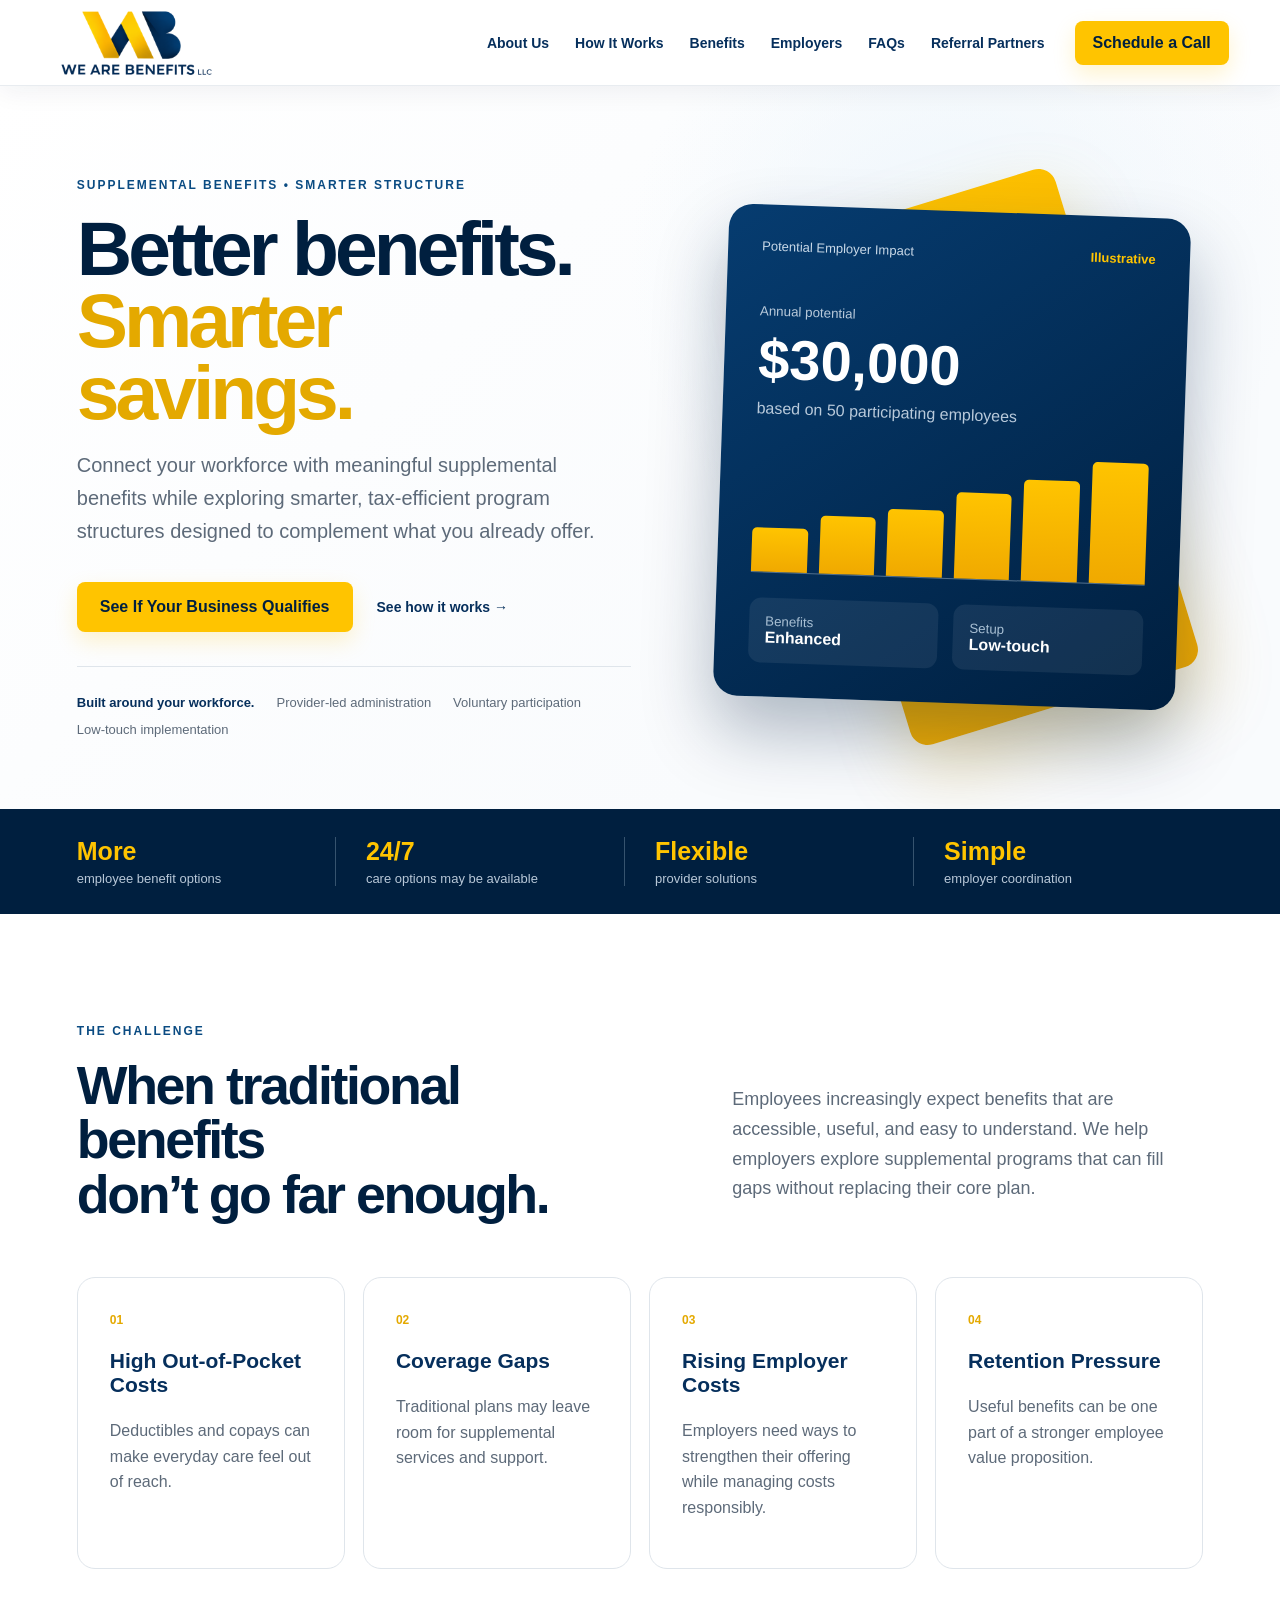
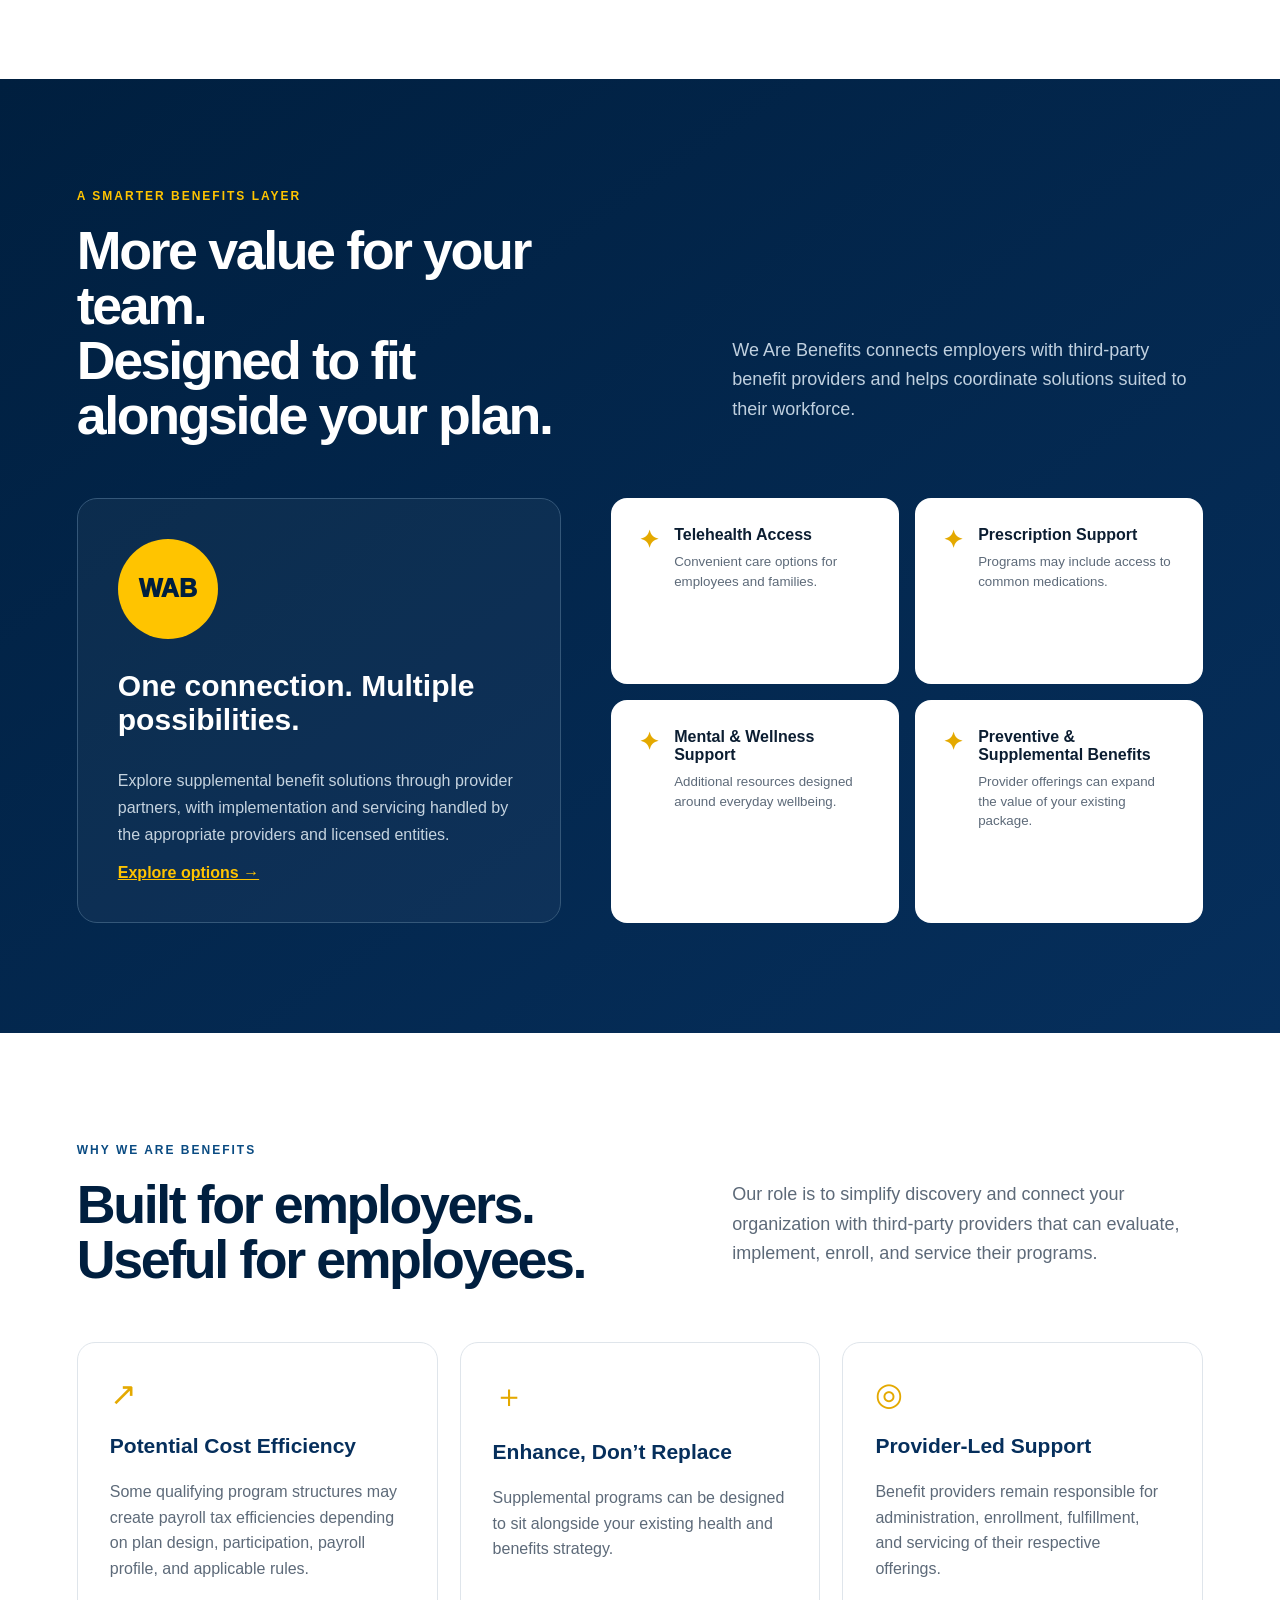
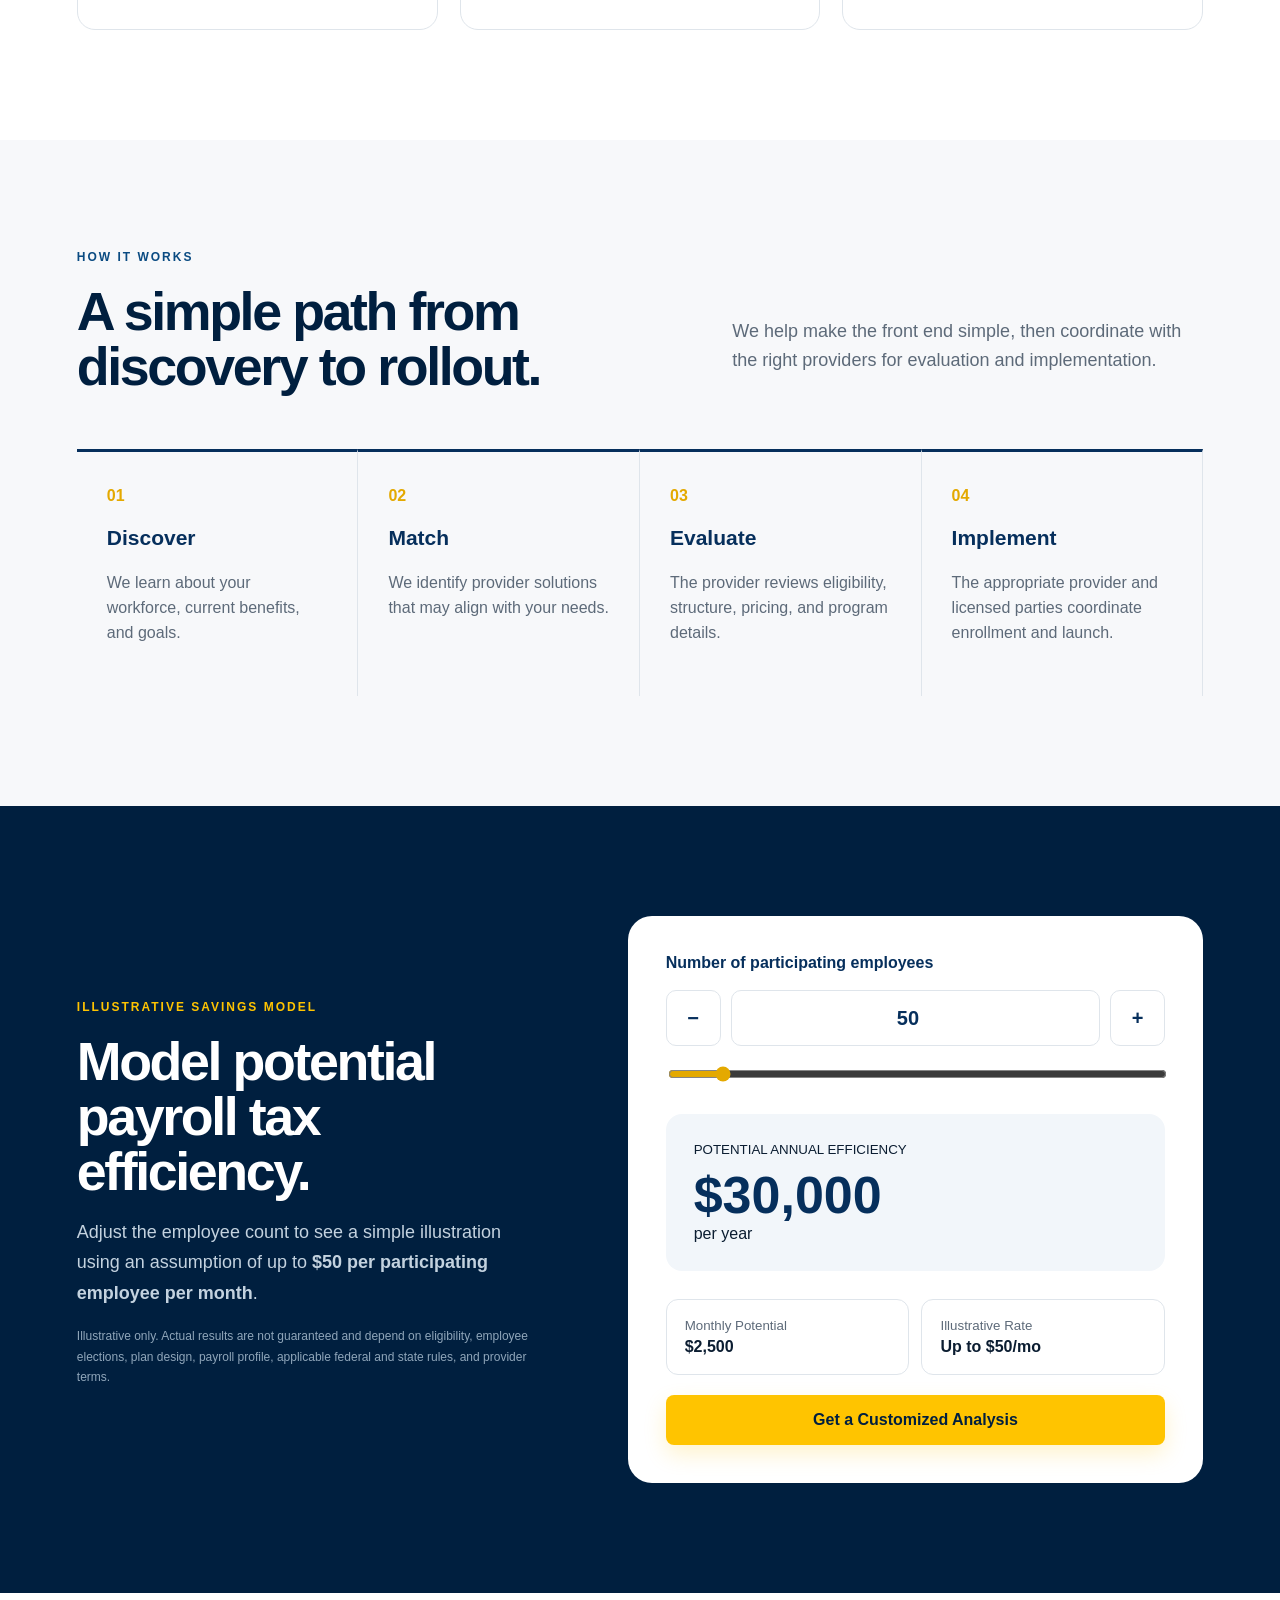
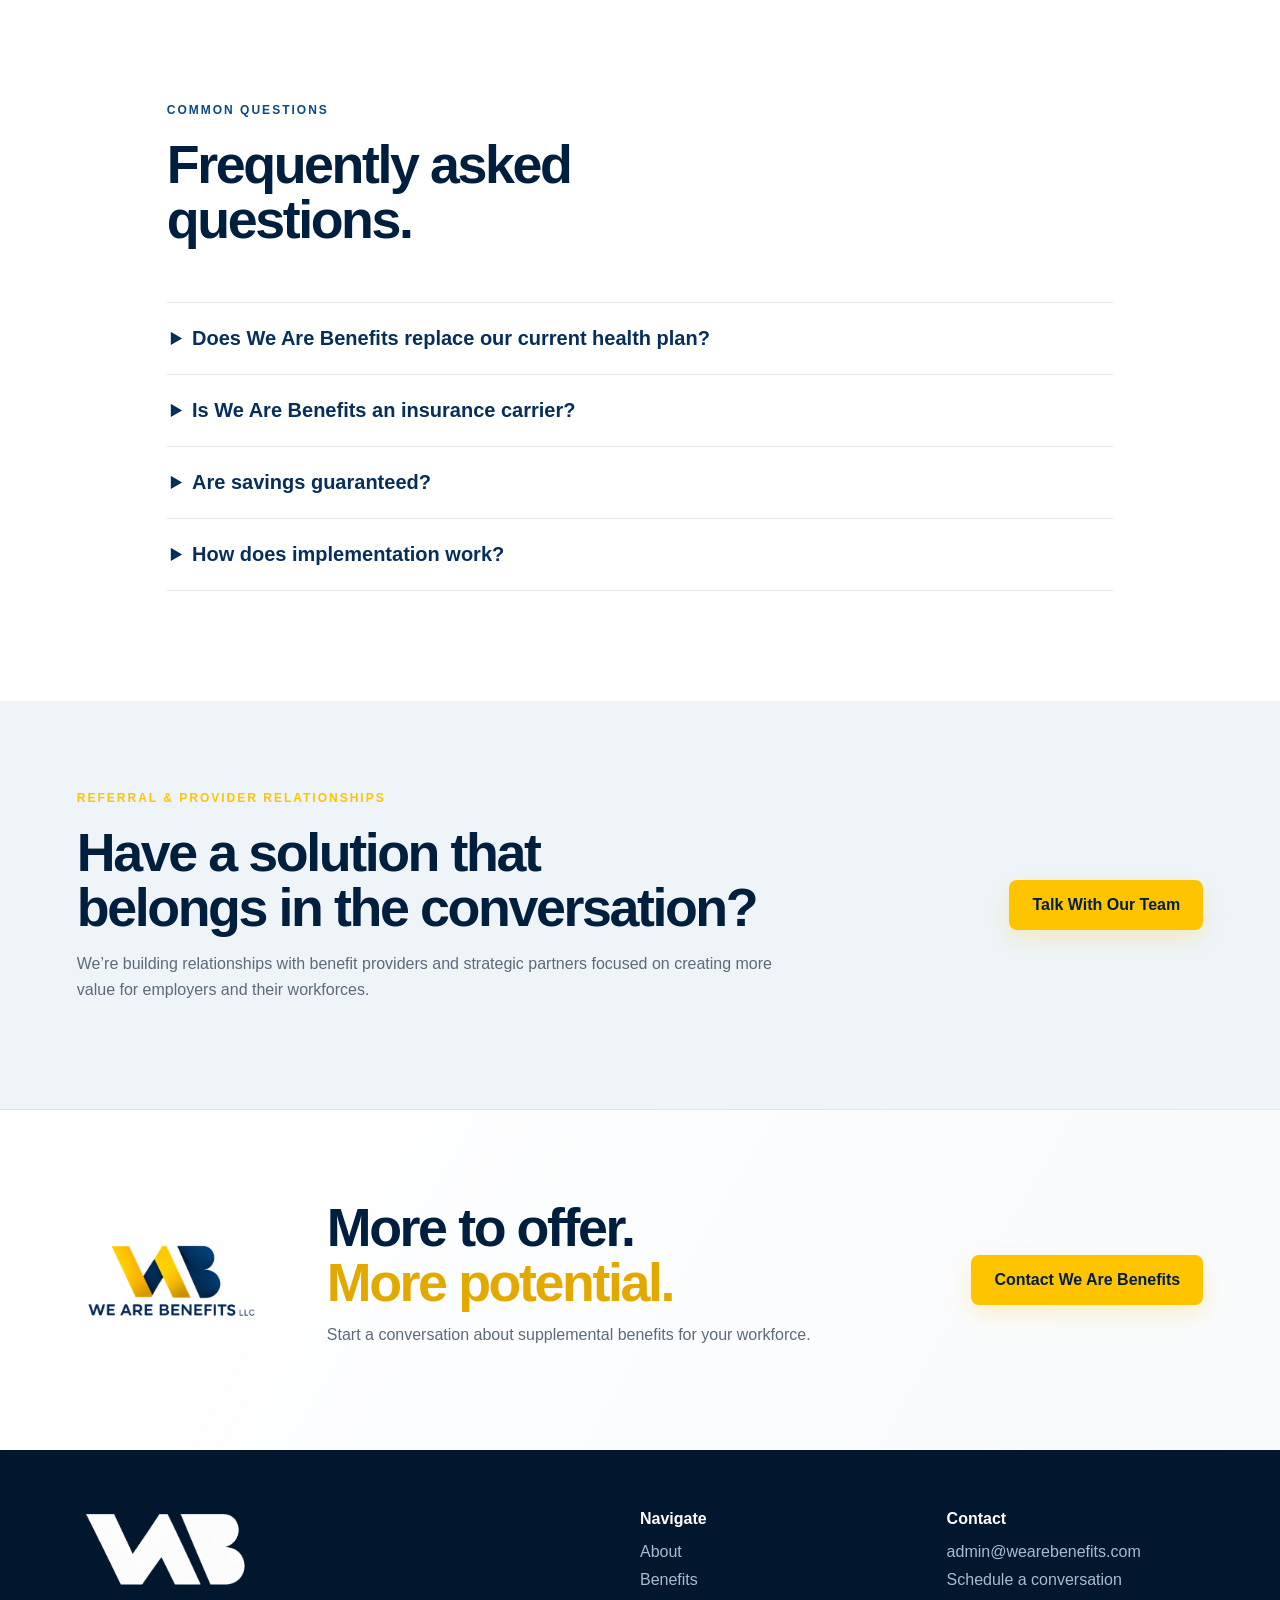
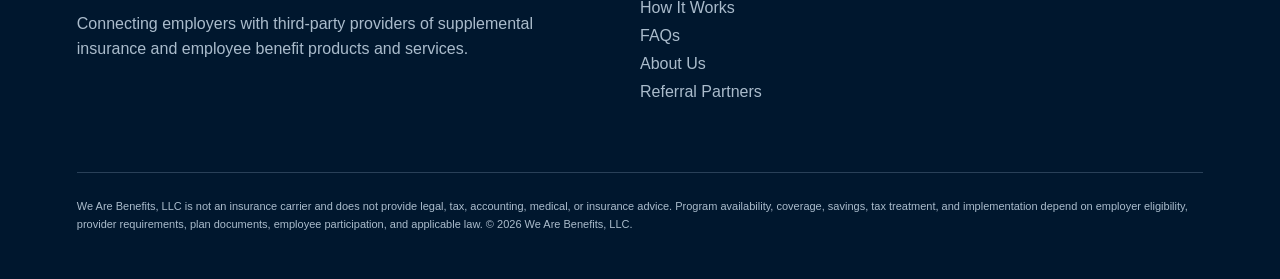
==== index.html @ 1f8245c5 "Update index.html" ====
<!doctype html><html lang="en"><head><meta charset="utf-8"><meta name="viewport" content="width=device-width,initial-scale=1"><title>We Are Benefits | Better Benefits. Smarter Savings.</title><link rel="stylesheet" href="styles.css"><link rel="stylesheet" href="pages-additions.css"></head><body>
<header class="site-header"><a class="brand" href="#home"><img src="wab-logo-yb-with-name.png" alt="We Are Benefits LLC"></a><button class="menu" aria-label="Toggle menu">☰</button><nav><a href="about.html">About Us</a><a href="#how">How It Works</a><a href="#benefits">Benefits</a><a href="#employers">Employers</a><a href="faq.html">FAQs</a><a href="referral-partners.html">Referral Partners</a></nav><a class="btn btn-small" href="#contact">Schedule a Call</a></header>
<main id="home">
<section class="hero"><div class="hero-copy"><div class="eyebrow">SUPPLEMENTAL BENEFITS • SMARTER STRUCTURE</div><h1>Better benefits.<br><span>Smarter savings.</span></h1><p>Connect your workforce with meaningful supplemental benefits while exploring smarter, tax-efficient program structures designed to complement what you already offer.</p><div class="actions"><a class="btn" href="#contact">See If Your Business Qualifies</a><a class="text-link" href="#how">See how it works →</a></div><div class="trust"><b>Built around your workforce.</b><span>Provider-led administration</span><span>Voluntary participation</span><span>Low-touch implementation</span></div></div><div class="hero-art"><div class="gold-slab"></div><div class="dashboard"><div class="dash-top"><span>Potential Employer Impact</span><b>Illustrative</b></div><div class="metric"><small>Annual potential</small><strong id="heroSavings">$30,000</strong><span>based on 50 participating employees</span></div><div class="bars"><i style="height:34%"></i><i style="height:45%"></i><i style="height:52%"></i><i style="height:67%"></i><i style="height:78%"></i><i style="height:94%"></i></div><div class="mini-grid"><div><small>Benefits</small><b>Enhanced</b></div><div><small>Setup</small><b>Low-touch</b></div></div></div></div></section>
<section class="stat-strip"><div><b>More</b><span>employee benefit options</span></div><div><b>24/7</b><span>care options may be available</span></div><div><b>Flexible</b><span>provider solutions</span></div><div><b>Simple</b><span>employer coordination</span></div></section>
<section class="section problem" id="about"><div class="section-head"><div><div class="eyebrow">THE CHALLENGE</div><h2>When traditional benefits<br>don’t go far enough.</h2></div><p>Employees increasingly expect benefits that are accessible, useful, and easy to understand. We help employers explore supplemental programs that can fill gaps without replacing their core plan.</p></div><div class="cards"><article><span>01</span><h3>High Out-of-Pocket Costs</h3><p>Deductibles and copays can make everyday care feel out of reach.</p></article><article><span>02</span><h3>Coverage Gaps</h3><p>Traditional plans may leave room for supplemental services and support.</p></article><article><span>03</span><h3>Rising Employer Costs</h3><p>Employers need ways to strengthen their offering while managing costs responsibly.</p></article><article><span>04</span><h3>Retention Pressure</h3><p>Useful benefits can be one part of a stronger employee value proposition.</p></article></div></section>
<section class="navy-section" id="benefits"><div class="section-head light"><div><div class="eyebrow gold">A SMARTER BENEFITS LAYER</div><h2>More value for your team.<br>Designed to fit alongside your plan.</h2></div><p>We Are Benefits connects employers with third-party benefit providers and helps coordinate solutions suited to their workforce.</p></div><div class="benefit-grid"><div class="benefit-feature"><div class="orb">WAB</div><h3>One connection. Multiple possibilities.</h3><p>Explore supplemental benefit solutions through provider partners, with implementation and servicing handled by the appropriate providers and licensed entities.</p><a href="#contact">Explore options →</a></div><div class="benefit-list"><div><b>✦</b><span><strong>Telehealth Access</strong><small>Convenient care options for employees and families.</small></span></div><div><b>✦</b><span><strong>Prescription Support</strong><small>Programs may include access to common medications.</small></span></div><div><b>✦</b><span><strong>Mental & Wellness Support</strong><small>Additional resources designed around everyday wellbeing.</small></span></div><div><b>✦</b><span><strong>Preventive & Supplemental Benefits</strong><small>Provider offerings can expand the value of your existing package.</small></span></div></div></div></section>
<section class="section" id="employers"><div class="section-head"><div><div class="eyebrow">WHY WE ARE BENEFITS</div><h2>Built for employers.<br>Useful for employees.</h2></div><p>Our role is to simplify discovery and connect your organization with third-party providers that can evaluate, implement, enroll, and service their programs.</p></div><div class="three"><article><div class="icon">↗</div><h3>Potential Cost Efficiency</h3><p>Some qualifying program structures may create payroll tax efficiencies depending on plan design, participation, payroll profile, and applicable rules.</p></article><article><div class="icon">＋</div><h3>Enhance, Don’t Replace</h3><p>Supplemental programs can be designed to sit alongside your existing health and benefits strategy.</p></article><article><div class="icon">◎</div><h3>Provider-Led Support</h3><p>Benefit providers remain responsible for administration, enrollment, fulfillment, and servicing of their respective offerings.</p></article></div></section>
<section class="process" id="how"><div class="section-head"><div><div class="eyebrow">HOW IT WORKS</div><h2>A simple path from<br>discovery to rollout.</h2></div><p>We help make the front end simple, then coordinate with the right providers for evaluation and implementation.</p></div><div class="steps"><div><span>01</span><h3>Discover</h3><p>We learn about your workforce, current benefits, and goals.</p></div><div><span>02</span><h3>Match</h3><p>We identify provider solutions that may align with your needs.</p></div><div><span>03</span><h3>Evaluate</h3><p>The provider reviews eligibility, structure, pricing, and program details.</p></div><div><span>04</span><h3>Implement</h3><p>The appropriate provider and licensed parties coordinate enrollment and launch.</p></div></div></section>
<section class="calculator" id="calculator"><div class="calc-copy"><div class="eyebrow gold">ILLUSTRATIVE SAVINGS MODEL</div><h2>Model potential<br>payroll tax efficiency.</h2><p>Adjust the employee count to see a simple illustration using an assumption of up to <b>$50 per participating employee per month</b>.</p><p class="fine">Illustrative only. Actual results are not guaranteed and depend on eligibility, employee elections, plan design, payroll profile, applicable federal and state rules, and provider terms.</p></div><div class="calc-box"><label for="employees">Number of participating employees</label><div class="counter"><button id="minus">−</button><input id="employees" type="number" min="1" max="10000" value="50"><button id="plus">+</button></div><input id="range" type="range" min="1" max="500" value="50"><div class="result"><small>POTENTIAL ANNUAL EFFICIENCY</small><strong id="annual">$30,000</strong><span>per year</span></div><div class="calc-stats"><div><small>Monthly Potential</small><b id="monthly">$2,500</b></div><div><small>Illustrative Rate</small><b>Up to $50/mo</b></div></div><a class="btn full" href="#contact">Get a Customized Analysis</a></div></section>
<section class="section faq" id="faq"><div class="section-head"><div><div class="eyebrow">COMMON QUESTIONS</div><h2>Frequently asked<br>questions.</h2></div></div><details><summary>Does We Are Benefits replace our current health plan?</summary><p>No. Our focus is connecting employers with supplemental benefit providers whose programs may complement existing benefits.</p></details><details><summary>Is We Are Benefits an insurance carrier?</summary><p>No. Insurance products, where applicable, should be offered through appropriately licensed individuals and entities. Third-party providers are responsible for their respective products and services.</p></details><details><summary>Are savings guaranteed?</summary><p>No. Any savings examples are illustrative. Actual results depend on eligibility, plan structure, participation, payroll facts, applicable law, and provider terms.</p></details><details><summary>How does implementation work?</summary><p>After an initial discovery and provider match, the selected provider handles the applicable program evaluation, administration, enrollment, fulfillment, and servicing.</p></details></section>
<section class="partners" id="partners"><div><div class="eyebrow gold">REFERRAL & PROVIDER RELATIONSHIPS</div><h2>Have a solution that<br>belongs in the conversation?</h2><p>We’re building relationships with benefit providers and strategic partners focused on creating more value for employers and their workforces.</p></div><a class="btn" href="#contact">Talk With Our Team</a></section>
<section class="contact" id="contact"><img src="wab-logo-yb-with-name.png" alt="We Are Benefits LLC"><div><h2>More to offer.<br><span>More potential.</span></h2><p>Start a conversation about supplemental benefits for your workforce.</p></div><a class="btn" href="mailto:admin@wearebenefits.com">Contact We Are Benefits</a></section>
</main><footer><div><img src="WAB_Logo_YW.png" alt="We Are Benefits LLC"><p>Connecting employers with third-party providers of supplemental insurance and employee benefit products and services.</p></div><div><b>Navigate</b><a href="#about">About</a><a href="#benefits">Benefits</a><a href="#how">How It Works</a><a href="faq.html">FAQs</a><a href="about.html">About Us</a><a href="referral-partners.html">Referral Partners</a></div><div><b>Contact</b><a href="mailto:admin@wearebenefits.com">admin@wearebenefits.com</a><a href="#contact">Schedule a conversation</a></div><p class="legal">We Are Benefits, LLC is not an insurance carrier and does not provide legal, tax, accounting, medical, or insurance advice. Program availability, coverage, savings, tax treatment, and implementation depend on employer eligibility, provider requirements, plan documents, employee participation, and applicable law. © 2026 We Are Benefits, LLC.</p></footer><script src="script.js"></script></body></html>
---- styles.css ----
:root{--navy:#062f5c;--navy2:#001f3f;--blue:#0a4b82;--gold:#ffc400;--gold2:#e4a900;--ink:#0b1d31;--muted:#5d6a79;--paper:#f7f8fa;--line:#dfe5eb}*{box-sizing:border-box}html{scroll-behavior:smooth;scroll-padding-top:92px}body{margin:0;font-family:Inter,Arial,Helvetica,sans-serif;color:var(--ink);background:white}.site-header{height:86px;position:fixed;z-index:1000;top:0;left:0;right:0;display:flex;align-items:center;gap:30px;padding:12px max(4vw,24px);background:rgba(255,255,255,.96);backdrop-filter:blur(16px);border-bottom:1px solid rgba(6,47,92,.09);box-shadow:0 6px 24px rgba(0,31,63,.06)}.brand img{width:172px;display:block}.site-header nav{display:flex;gap:26px;margin-left:auto}.site-header nav a,.text-link{color:var(--navy);text-decoration:none;font-weight:700;font-size:14px}.btn{display:inline-flex;justify-content:center;align-items:center;padding:16px 23px;border-radius:8px;background:var(--gold);color:var(--navy2);font-weight:900;text-decoration:none;border:0;box-shadow:0 9px 22px rgba(255,196,0,.2);transition:.2s}.btn:hover{transform:translateY(-2px)}.btn-small{padding:13px 18px}.menu{display:none;border:0;background:none;font-size:26px;color:var(--navy)}main{padding-top:86px}.hero{min-height:720px;padding:92px max(6vw,40px) 72px;display:grid;grid-template-columns:1.05fr .95fr;gap:70px;align-items:center;overflow:hidden;background:radial-gradient(circle at 75% 25%,#eef6fc 0,transparent 30%),linear-gradient(135deg,#fff 0,#f9fbfd 70%)}.eyebrow{font-size:12px;letter-spacing:2px;font-weight:900;color:var(--blue);margin-bottom:20px}.eyebrow.gold{color:var(--gold)}h1{font-size:clamp(56px,6vw,92px);line-height:.94;letter-spacing:-4px;margin:0;color:var(--navy2)}h1 span,.contact h2 span{color:var(--gold2)}.hero-copy>p{font-size:20px;line-height:1.65;color:var(--muted);max-width:700px}.actions{display:flex;gap:24px;align-items:center;margin:34px 0}.trust{display:flex;flex-wrap:wrap;gap:12px 22px;padding-top:28px;border-top:1px solid var(--line);font-size:13px;color:var(--muted)}.trust b{color:var(--navy)}.hero-art{height:540px;position:relative;display:flex;align-items:center;justify-content:center}.gold-slab{position:absolute;width:300px;height:520px;background:linear-gradient(160deg,var(--gold),#f0a900);transform:rotate(-17deg);border-radius:18px;right:14%;box-shadow:0 30px 70px rgba(228,169,0,.25)}.dashboard{position:relative;width:min(520px,92%);background:linear-gradient(145deg,#063c70,#001f3f);border-radius:24px;padding:34px;color:#fff;box-shadow:0 35px 70px rgba(0,31,63,.3);transform:rotate(2deg)}.dash-top{display:flex;justify-content:space-between;font-size:13px;color:#c9d9e8}.dash-top b{color:var(--gold)}.metric{padding:50px 0 25px}.metric small,.metric span{display:block;color:#b9cadb}.metric strong{display:block;font-size:56px;margin:8px 0}.bars{height:130px;display:flex;align-items:flex-end;gap:12px;border-bottom:1px solid #52708d}.bars i{flex:1;background:linear-gradient(var(--gold),#f0a900);border-radius:5px 5px 0 0}.mini-grid{display:grid;grid-template-columns:1fr 1fr;gap:15px;margin-top:25px}.mini-grid div{background:rgba(255,255,255,.07);padding:16px;border-radius:12px}.mini-grid small{display:block;color:#a8bfd3}.stat-strip{display:grid;grid-template-columns:repeat(4,1fr);background:var(--navy2);color:white;padding:28px max(6vw,40px);gap:30px}.stat-strip div{border-right:1px solid #36536e}.stat-strip div:last-child{border:0}.stat-strip b,.stat-strip span{display:block}.stat-strip b{font-size:25px;color:var(--gold)}.stat-strip span{font-size:13px;color:#b8c8d8;margin-top:5px}.section,.process{padding:110px max(6vw,40px)}.section-head{display:grid;grid-template-columns:1.1fr .9fr;gap:80px;align-items:end;margin-bottom:55px}.section-head h2,.partners h2,.contact h2,.calc-copy h2{font-size:clamp(38px,4.2vw,64px);line-height:1.02;letter-spacing:-2.4px;margin:0;color:var(--navy2)}.section-head>p{font-size:18px;line-height:1.65;color:var(--muted)}.cards{display:grid;grid-template-columns:repeat(4,1fr);gap:18px}.cards article,.three article{padding:32px;border:1px solid var(--line);border-radius:18px;background:#fff}.cards span{font-size:12px;font-weight:900;color:var(--gold2)}h3{color:var(--navy);font-size:21px}.cards p,.three p{color:var(--muted);line-height:1.6}.navy-section{padding:110px max(6vw,40px);background:linear-gradient(145deg,var(--navy2),var(--navy));color:white}.section-head.light h2{color:white}.section-head.light>p{color:#c0d0df}.benefit-grid{display:grid;grid-template-columns:.9fr 1.1fr;gap:50px}.benefit-feature{padding:40px;border:1px solid #345779;border-radius:20px;background:rgba(255,255,255,.04)}.benefit-feature h3{font-size:30px;color:white}.benefit-feature p{line-height:1.7;color:#c5d3df}.benefit-feature a{color:var(--gold);font-weight:900}.orb{width:100px;height:100px;border-radius:50%;display:grid;place-items:center;background:var(--gold);color:var(--navy2);font-weight:1000;font-size:25px}.benefit-list{display:grid;grid-template-columns:1fr 1fr;gap:16px}.benefit-list>div{padding:28px;border-radius:16px;background:white;color:var(--ink);display:flex;gap:15px}.benefit-list b{color:var(--gold2);font-size:24px}.benefit-list strong,.benefit-list small{display:block}.benefit-list small{color:var(--muted);line-height:1.5;margin-top:8px}.three{display:grid;grid-template-columns:repeat(3,1fr);gap:22px}.icon{font-size:32px;color:var(--gold2)}.process{background:var(--paper)}.steps{display:grid;grid-template-columns:repeat(4,1fr);gap:0}.steps>div{padding:35px 30px;border-top:3px solid var(--navy);border-right:1px solid var(--line)}.steps span{font-weight:900;color:var(--gold2)}.steps p{color:var(--muted);line-height:1.55}.calculator{padding:110px max(6vw,40px);background:var(--navy2);color:white;display:grid;grid-template-columns:.9fr 1.1fr;gap:80px;align-items:center}.calc-copy h2{color:white}.calc-copy p{font-size:18px;color:#c3d2df;line-height:1.7}.calc-copy .fine{font-size:12px;color:#8fa6ba}.calc-box{background:white;color:var(--ink);border-radius:24px;padding:38px}.calc-box label{font-weight:800;color:var(--navy)}.counter{display:grid;grid-template-columns:55px 1fr 55px;gap:10px;margin:18px 0}.counter button,.counter input{height:56px;border:1px solid var(--line);border-radius:10px;background:white;text-align:center;font-size:20px;font-weight:800;color:var(--navy)}#range{width:100%;accent-color:var(--gold2)}.result{margin:28px 0;padding:28px;border-radius:16px;background:#f2f6fa}.result small,.result span{display:block}.result strong{font-size:52px;color:var(--navy);display:inline-block;margin:8px 8px 0 0}.calc-stats{display:grid;grid-template-columns:1fr 1fr;gap:12px;margin-bottom:20px}.calc-stats div{border:1px solid var(--line);padding:18px;border-radius:12px}.calc-stats small,.calc-stats b{display:block}.calc-stats small{color:var(--muted);margin-bottom:5px}.full{width:100%}.faq{max-width:1100px;margin:auto}.faq details{border-top:1px solid var(--line);padding:24px 4px}.faq details:last-child{border-bottom:1px solid var(--line)}summary{font-size:20px;font-weight:800;color:var(--navy);cursor:pointer}.faq details p{color:var(--muted);line-height:1.65;max-width:850px}.partners{padding:90px max(6vw,40px);display:flex;align-items:center;justify-content:space-between;gap:50px;background:#eef4f8}.partners p{color:var(--muted);max-width:700px;line-height:1.65}.contact{padding:90px max(6vw,40px);background:linear-gradient(120deg,#fff,#f8fafc);display:grid;grid-template-columns:200px 1fr auto;gap:50px;align-items:center;border-top:1px solid var(--line)}.contact img{width:190px}.contact p{color:var(--muted)}footer{padding:60px max(6vw,40px) 35px;background:#00172e;color:#aabccc;display:grid;grid-template-columns:2fr 1fr 1fr;gap:50px}footer img{width:180px;filter:brightness(0) invert(1)}footer p{line-height:1.6;max-width:500px}footer b{color:white;display:block;margin-bottom:15px}footer a{display:block;color:#aabccc;text-decoration:none;margin:10px 0}.legal{grid-column:1/-1;border-top:1px solid #294058;padding-top:25px;font-size:11px;max-width:none}@media(max-width:1000px){.site-header nav{display:none;position:absolute;top:86px;left:0;right:0;background:white;padding:25px;flex-direction:column}.site-header nav.open{display:flex}.menu{display:block;margin-left:auto}.site-header>.btn{display:none}.hero,.section-head,.benefit-grid,.calculator{grid-template-columns:1fr}.hero{padding-top:55px}.hero-art{height:460px}.cards,.steps{grid-template-columns:1fr 1fr}.three{grid-template-columns:1fr}.contact{grid-template-columns:1fr}.contact img{width:150px}}@media(max-width:650px){.site-header{height:74px}.brand img{width:135px}main{padding-top:74px}h1{font-size:52px;letter-spacing:-2.5px}.hero,.section,.process,.navy-section,.calculator{padding-left:22px;padding-right:22px}.hero-art{height:390px}.dashboard{padding:24px}.metric strong{font-size:42px}.stat-strip,.cards,.benefit-list,.steps{grid-template-columns:1fr}.stat-strip div{border-right:0;border-bottom:1px solid #36536e;padding-bottom:15px}.section-head{gap:20px}.calc-box{padding:24px}.result strong{font-size:40px}.partners{padding:65px 22px;display:block}.partners .btn{margin-top:25px}footer{grid-template-columns:1fr;padding-left:22px;padding-right:22px}}
---- pages-additions.css ----
/* Multi-page additions */
.subpage{padding-top:86px}.page-hero{min-height:600px;padding:110px max(8vw,50px) 90px;display:flex;flex-direction:column;justify-content:center;background:radial-gradient(circle at 80% 30%,#eef6fc 0,transparent 32%),linear-gradient(135deg,#fff,#f7fafc);border-bottom:1px solid var(--line)}.page-hero h1{max-width:950px}.page-hero>p{font-size:20px;line-height:1.65;color:var(--muted);max-width:790px}.faq-jumps{display:flex;flex-wrap:wrap;gap:10px;margin:-20px 0 65px}.faq-jumps a{padding:11px 15px;border:1px solid var(--line);border-radius:999px;color:var(--navy);text-decoration:none;font-weight:800;font-size:13px}.faq-group{scroll-margin-top:110px;margin:0 0 75px}.faq-group h2{font-size:32px;color:var(--navy2);margin:0 0 22px}.faq-group details{border-top:1px solid var(--line);padding:22px 4px}.faq-group details:last-child{border-bottom:1px solid var(--line)}.faq-group details p{max-width:900px;color:var(--muted);line-height:1.65}.two-tier{display:grid;grid-template-columns:1fr 1fr;gap:24px}.two-tier article{padding:42px;border:1px solid var(--line);border-radius:20px}.two-tier span{color:var(--gold2);font-weight:900}.two-tier h3{font-size:27px}.two-tier p{color:var(--muted);line-height:1.65}.partner-reasons{display:grid;grid-template-columns:repeat(3,1fr);gap:18px}.partner-reasons article{border:1px solid #345779;border-radius:18px;padding:30px;background:rgba(255,255,255,.04)}.partner-reasons b{color:var(--gold)}.partner-reasons h3{color:#fff}.partner-reasons p{color:#c5d3df;line-height:1.6}.partner-form{display:grid;grid-template-columns:1fr 1fr;gap:20px}.partner-form label{font-weight:800;color:var(--navy);font-size:14px}.partner-form input,.partner-form textarea{display:block;width:100%;margin-top:8px;border:1px solid var(--line);border-radius:10px;padding:15px;font:inherit}.partner-form .wide{grid-column:1/-1}.partner-form .btn{justify-self:start}.fine-print{font-size:12px;color:var(--muted);line-height:1.6;margin-top:30px}.team-grid{display:grid;grid-template-columns:1fr 1fr;gap:28px}.person-card{display:grid;grid-template-columns:190px 1fr;overflow:hidden;border:1px solid #345779;border-radius:22px;background:rgba(255,255,255,.05)}.person-photo{min-height:300px;display:flex;flex-direction:column;align-items:center;justify-content:center;background:linear-gradient(145deg,#0a4b82,#001f3f);border-right:1px solid #345779}.person-photo span{width:100px;height:100px;border-radius:50%;display:grid;place-items:center;background:var(--gold);color:var(--navy2);font-size:32px;font-weight:1000}.person-photo small{margin-top:15px;letter-spacing:2px;color:#9fb5c9}.person-copy{padding:32px}.person-copy h3{color:#fff;font-size:29px;margin:0 0 6px}.person-copy h4{color:var(--gold);font-size:15px;margin:0 0 22px}.person-copy p{color:#c5d3df;line-height:1.65}.team-section .section-head{margin-bottom:45px}@media(max-width:900px){.two-tier,.partner-reasons,.team-grid{grid-template-columns:1fr}.person-card{grid-template-columns:150px 1fr}.partner-form{grid-template-columns:1fr}.partner-form .wide{grid-column:auto}}@media(max-width:650px){.subpage{padding-top:74px}.page-hero{min-height:500px;padding:75px 22px 60px}.page-hero>p{font-size:17px}.person-card{grid-template-columns:1fr}.person-photo{min-height:220px;border-right:0;border-bottom:1px solid #345779}}
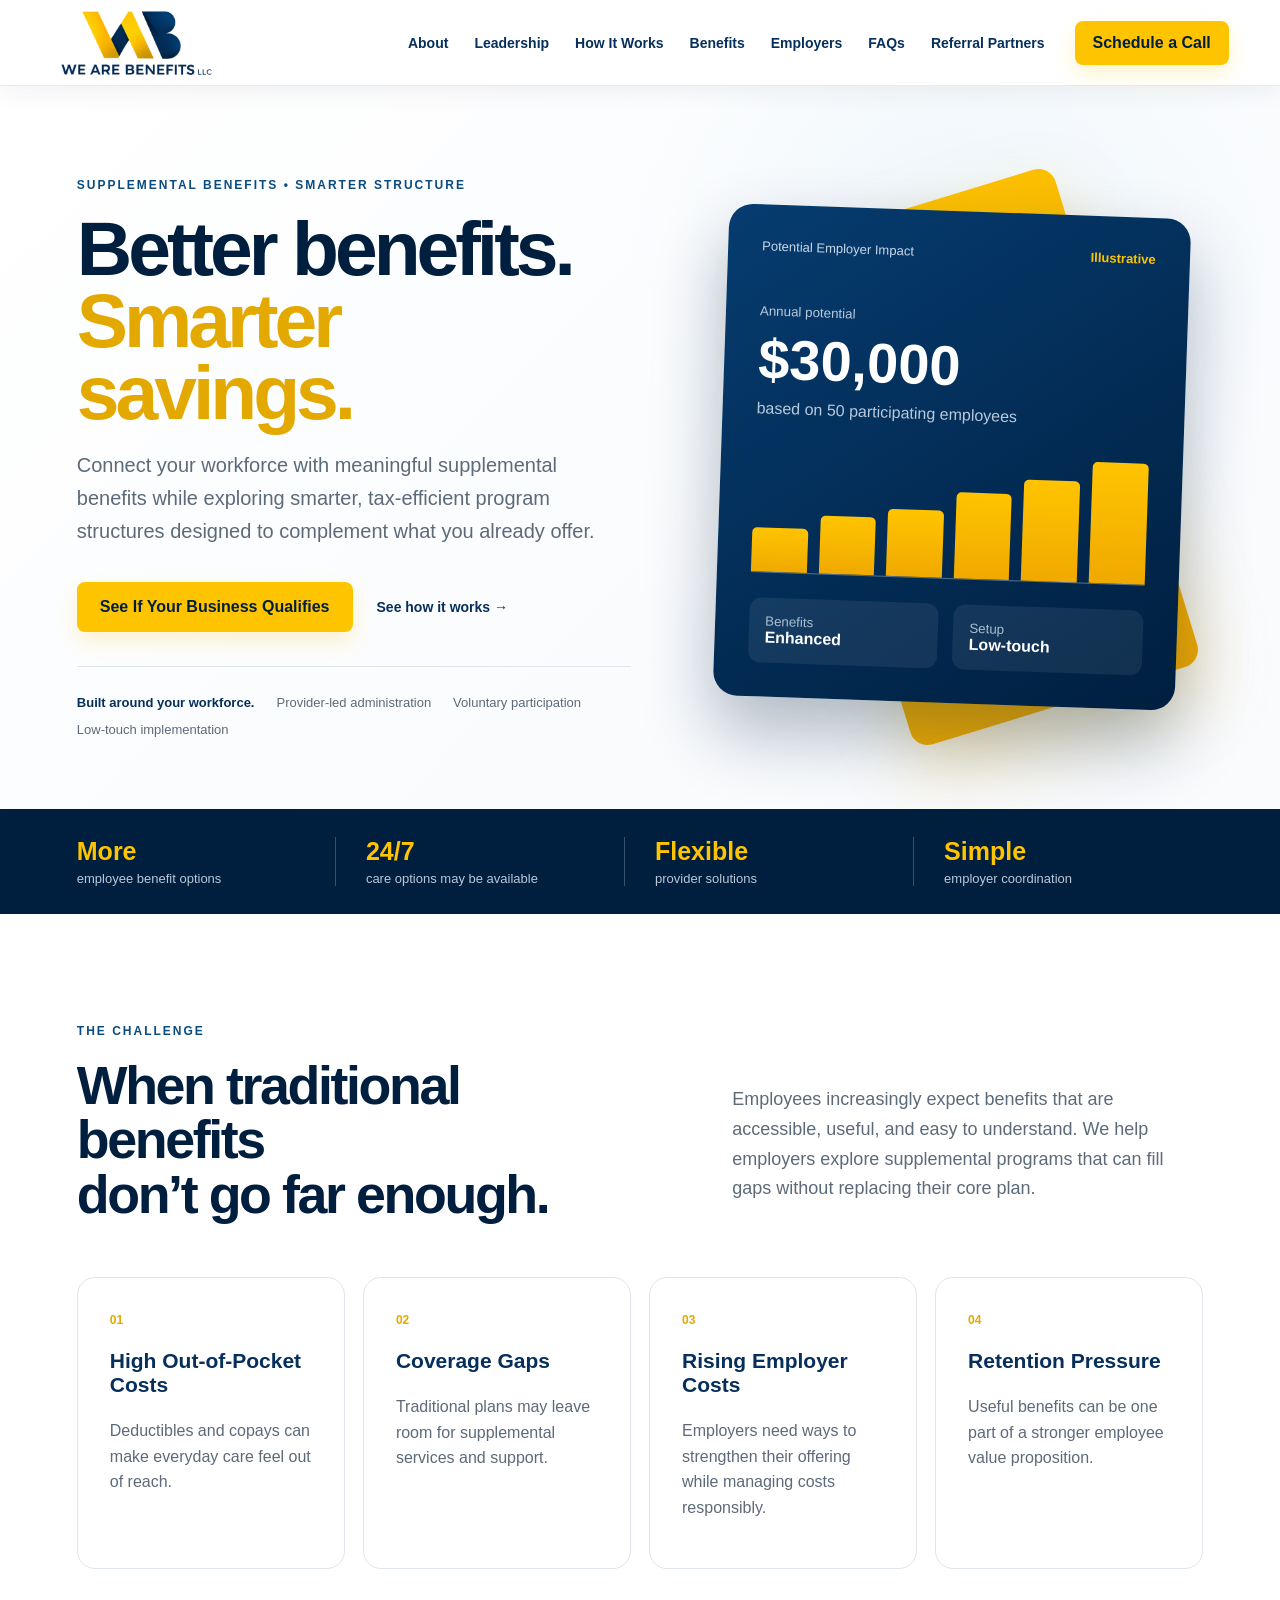
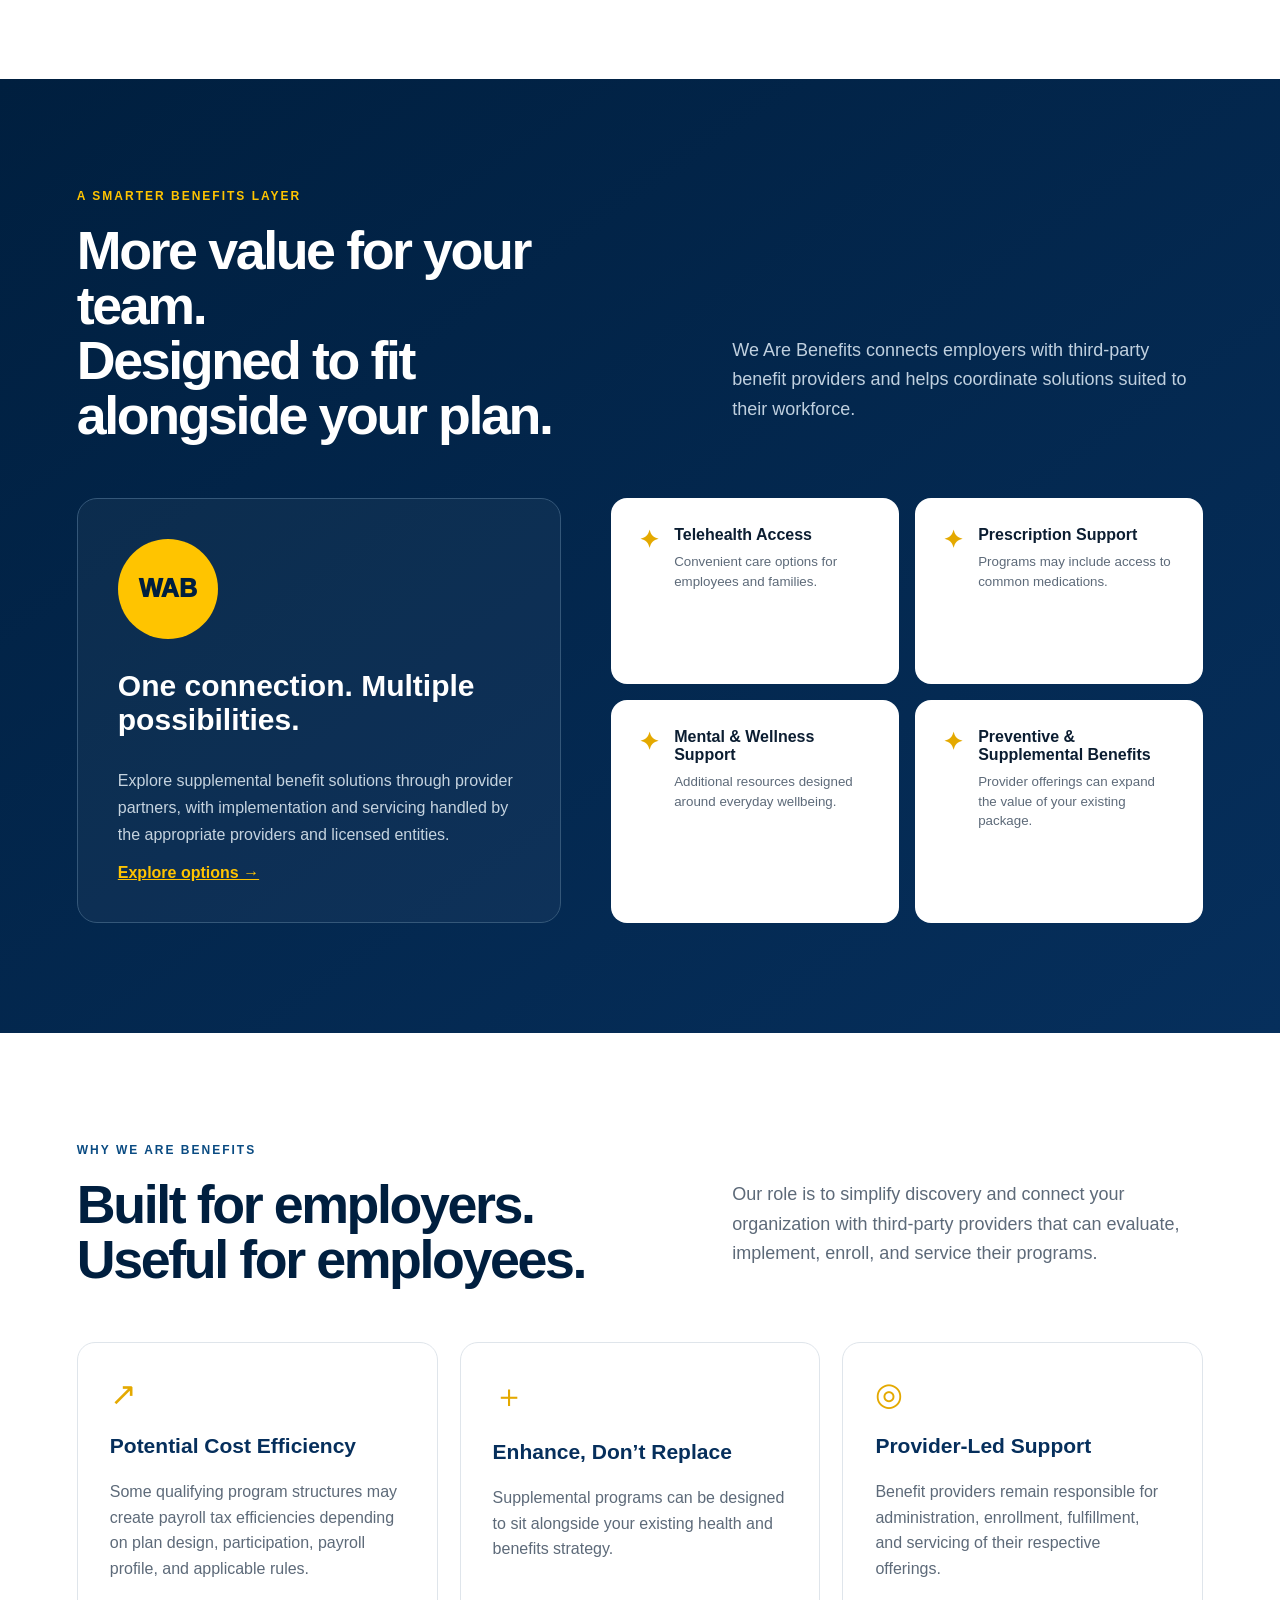
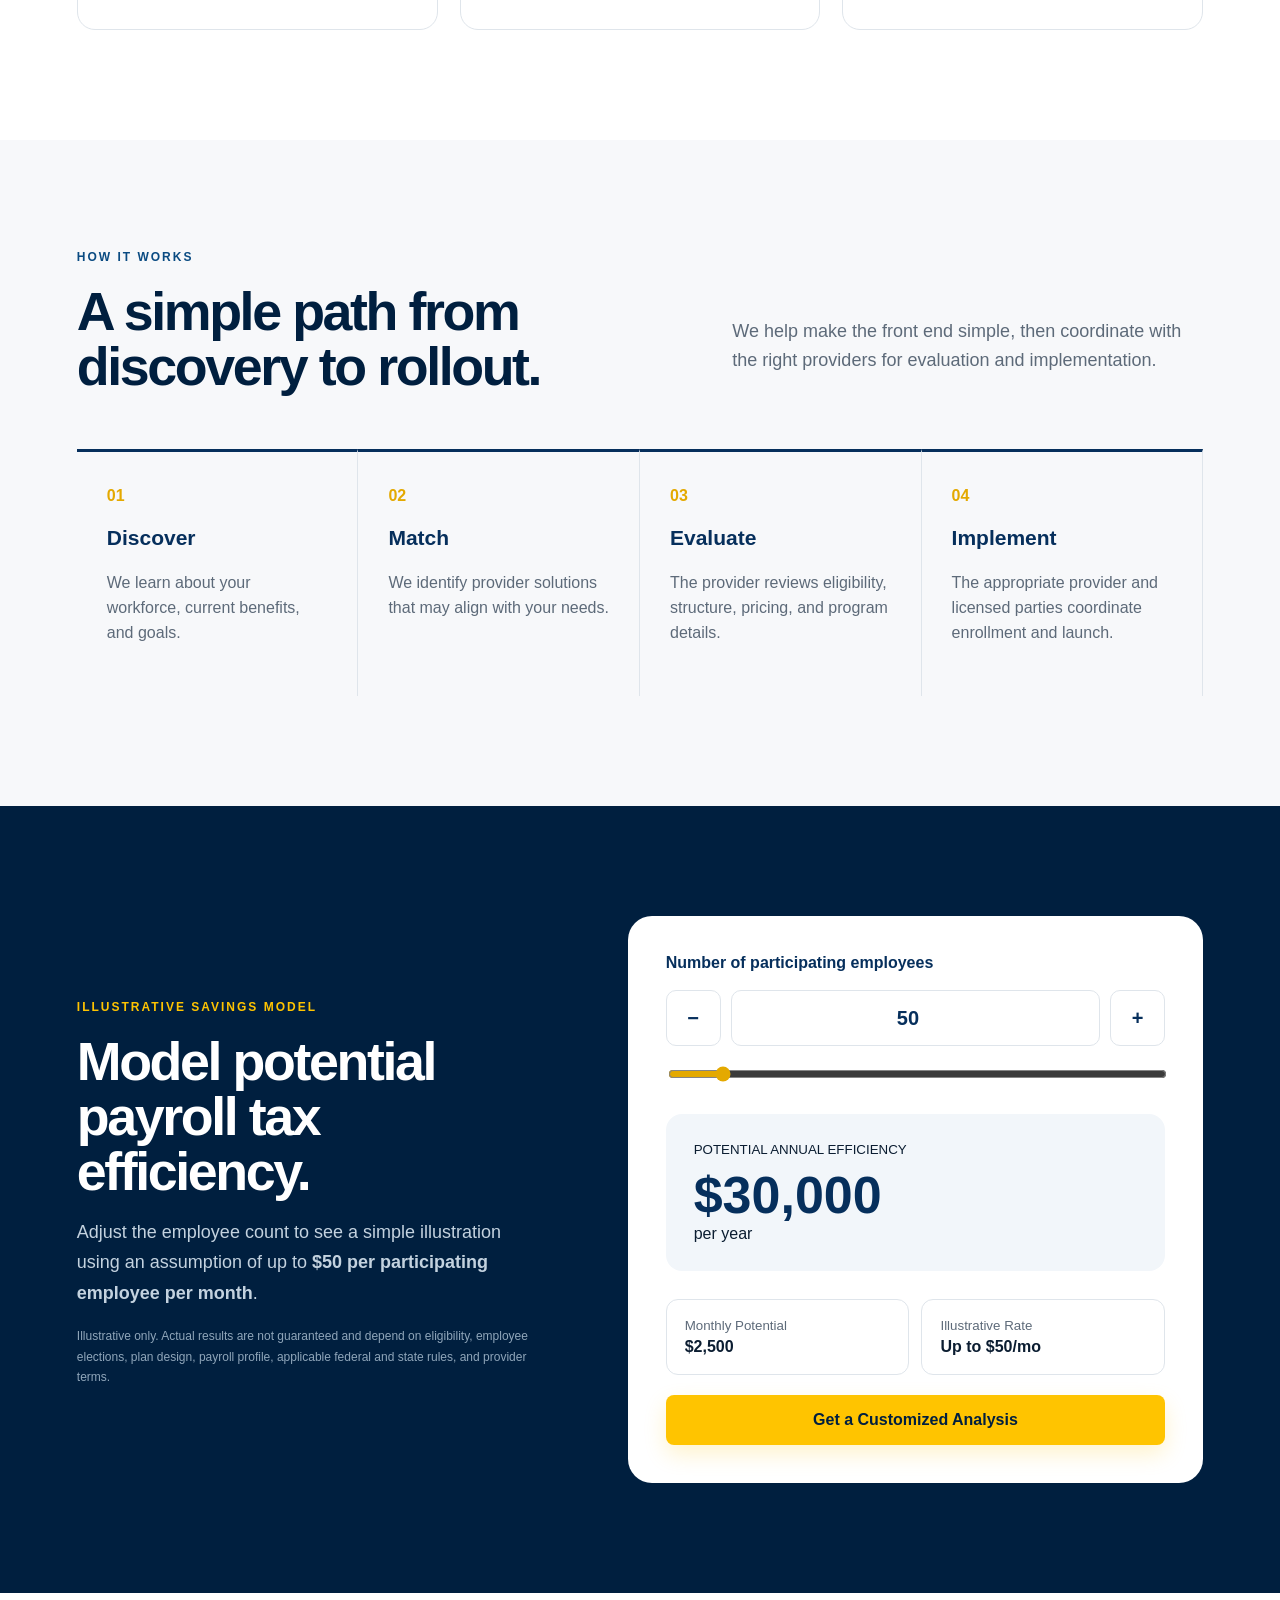
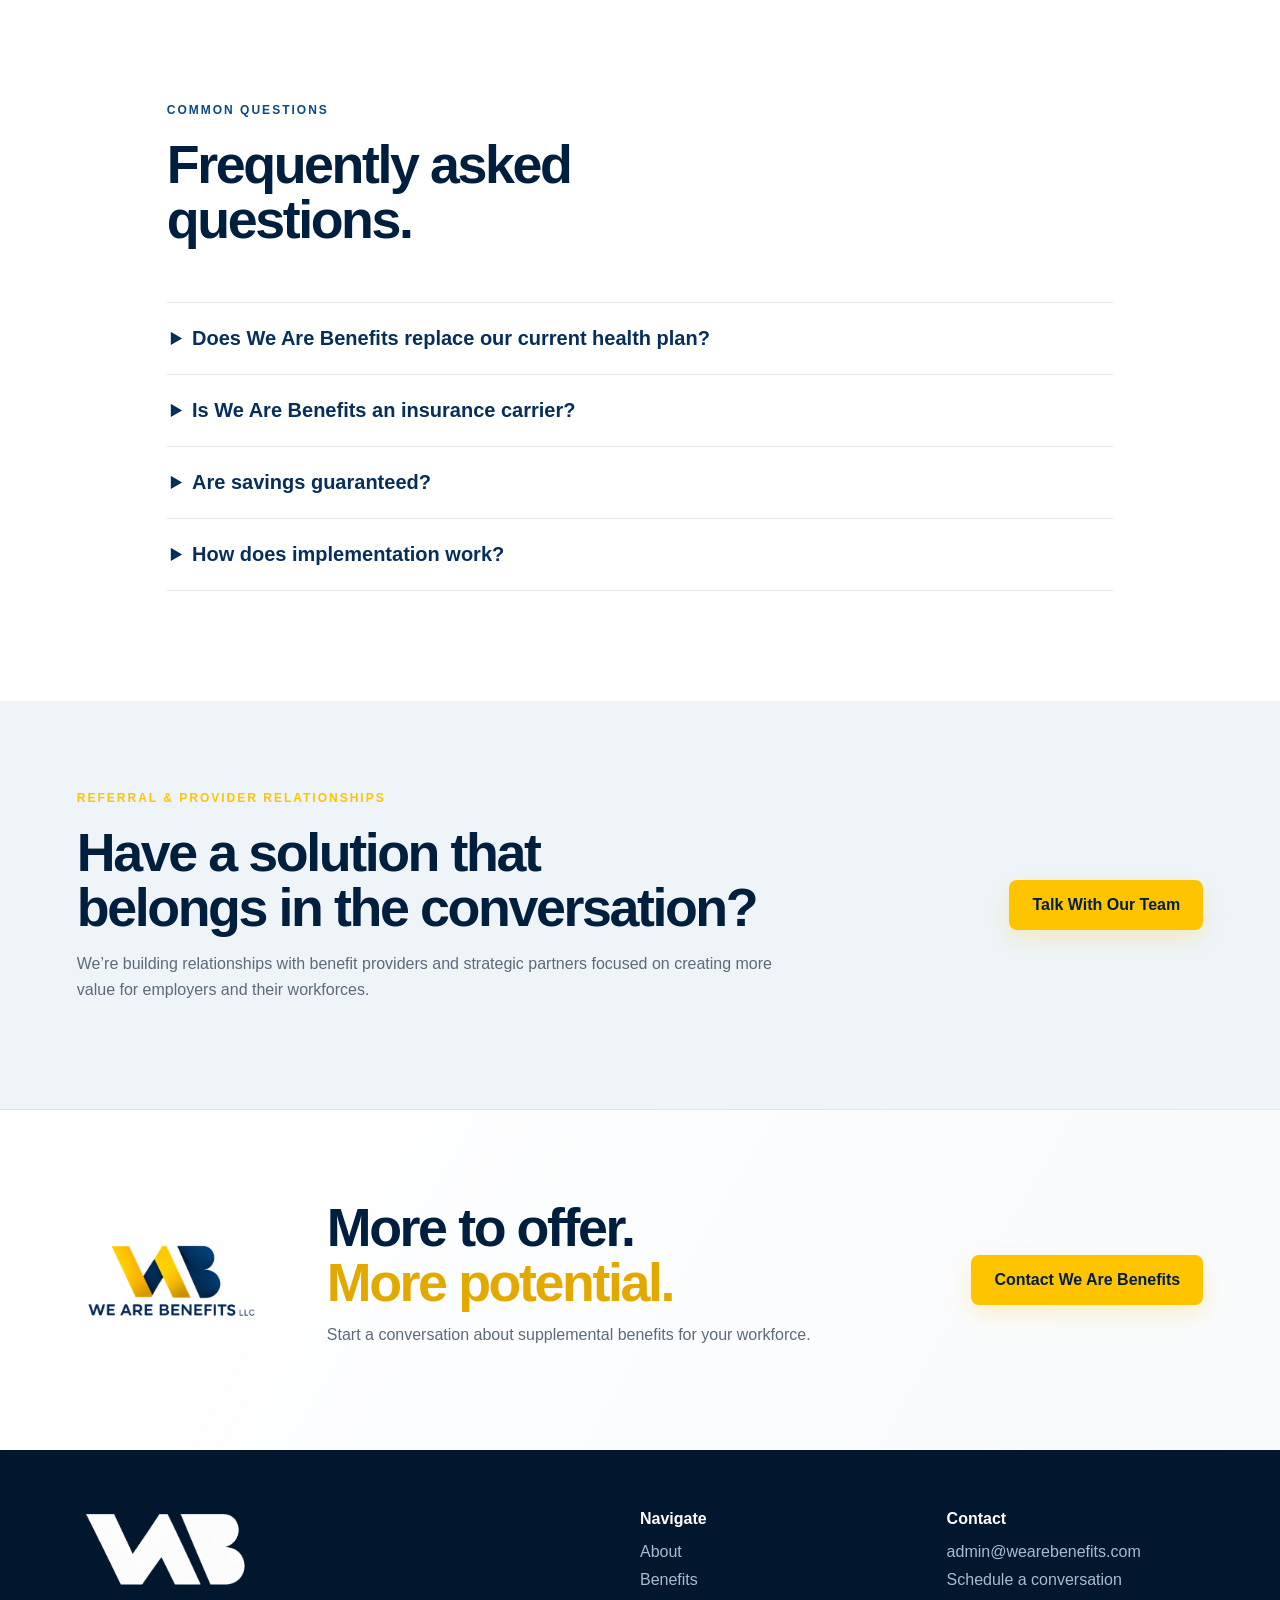
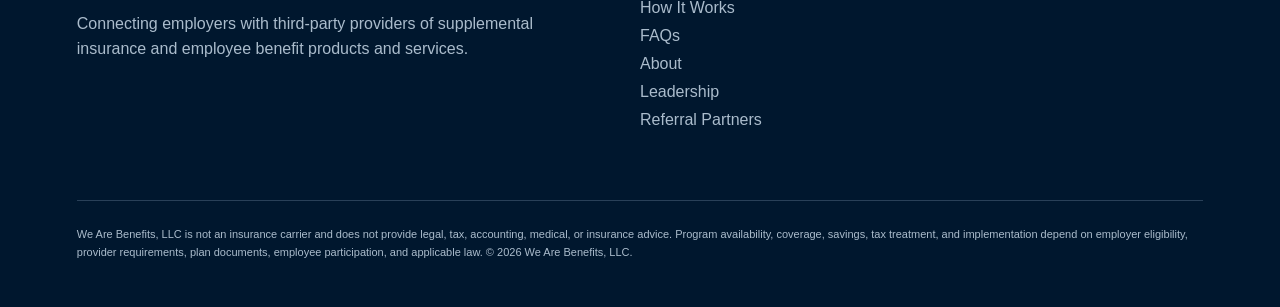
==== commit b824d6f5: "Modify header navigation links Updated navigation links in the header to include 'Leadership' and re" ====
--- a/index.html
+++ b/index.html
@@ -1,5 +1,5 @@
 <!doctype html><html lang="en"><head><meta charset="utf-8"><meta name="viewport" content="width=device-width,initial-scale=1"><title>We Are Benefits | Better Benefits. Smarter Savings.</title><link rel="stylesheet" href="styles.css"><link rel="stylesheet" href="pages-additions.css"></head><body>
-<header class="site-header"><a class="brand" href="#home"><img src="wab-logo-yb-with-name.png" alt="We Are Benefits LLC"></a><button class="menu" aria-label="Toggle menu">☰</button><nav><a href="about.html">About Us</a><a href="#how">How It Works</a><a href="#benefits">Benefits</a><a href="#employers">Employers</a><a href="faq.html">FAQs</a><a href="referral-partners.html">Referral Partners</a></nav><a class="btn btn-small" href="#contact">Schedule a Call</a></header>
+<header class="site-header"><a class="brand" href="#home"><img src="wab-logo-yb-with-name.png" alt="We Are Benefits LLC"></a><button class="menu" aria-label="Toggle menu">☰</button><nav><a href="about.html">About</a><a href="leadership.html">Leadership</a><a href="#how">How It Works</a><a href="#benefits">Benefits</a><a href="#employers">Employers</a><a href="faq.html">FAQs</a><a href="referral-partners.html">Referral Partners</a></nav><a class="btn btn-small" href="#contact">Schedule a Call</a></header>
 <main id="home">
 <section class="hero"><div class="hero-copy"><div class="eyebrow">SUPPLEMENTAL BENEFITS • SMARTER STRUCTURE</div><h1>Better benefits.<br><span>Smarter savings.</span></h1><p>Connect your workforce with meaningful supplemental benefits while exploring smarter, tax-efficient program structures designed to complement what you already offer.</p><div class="actions"><a class="btn" href="#contact">See If Your Business Qualifies</a><a class="text-link" href="#how">See how it works →</a></div><div class="trust"><b>Built around your workforce.</b><span>Provider-led administration</span><span>Voluntary participation</span><span>Low-touch implementation</span></div></div><div class="hero-art"><div class="gold-slab"></div><div class="dashboard"><div class="dash-top"><span>Potential Employer Impact</span><b>Illustrative</b></div><div class="metric"><small>Annual potential</small><strong id="heroSavings">$30,000</strong><span>based on 50 participating employees</span></div><div class="bars"><i style="height:34%"></i><i style="height:45%"></i><i style="height:52%"></i><i style="height:67%"></i><i style="height:78%"></i><i style="height:94%"></i></div><div class="mini-grid"><div><small>Benefits</small><b>Enhanced</b></div><div><small>Setup</small><b>Low-touch</b></div></div></div></div></section>
 <section class="stat-strip"><div><b>More</b><span>employee benefit options</span></div><div><b>24/7</b><span>care options may be available</span></div><div><b>Flexible</b><span>provider solutions</span></div><div><b>Simple</b><span>employer coordination</span></div></section>
@@ -11,4 +11,4 @@
 <section class="section faq" id="faq"><div class="section-head"><div><div class="eyebrow">COMMON QUESTIONS</div><h2>Frequently asked<br>questions.</h2></div></div><details><summary>Does We Are Benefits replace our current health plan?</summary><p>No. Our focus is connecting employers with supplemental benefit providers whose programs may complement existing benefits.</p></details><details><summary>Is We Are Benefits an insurance carrier?</summary><p>No. Insurance products, where applicable, should be offered through appropriately licensed individuals and entities. Third-party providers are responsible for their respective products and services.</p></details><details><summary>Are savings guaranteed?</summary><p>No. Any savings examples are illustrative. Actual results depend on eligibility, plan structure, participation, payroll facts, applicable law, and provider terms.</p></details><details><summary>How does implementation work?</summary><p>After an initial discovery and provider match, the selected provider handles the applicable program evaluation, administration, enrollment, fulfillment, and servicing.</p></details></section>
 <section class="partners" id="partners"><div><div class="eyebrow gold">REFERRAL & PROVIDER RELATIONSHIPS</div><h2>Have a solution that<br>belongs in the conversation?</h2><p>We’re building relationships with benefit providers and strategic partners focused on creating more value for employers and their workforces.</p></div><a class="btn" href="#contact">Talk With Our Team</a></section>
 <section class="contact" id="contact"><img src="wab-logo-yb-with-name.png" alt="We Are Benefits LLC"><div><h2>More to offer.<br><span>More potential.</span></h2><p>Start a conversation about supplemental benefits for your workforce.</p></div><a class="btn" href="mailto:admin@wearebenefits.com">Contact We Are Benefits</a></section>
-</main><footer><div><img src="WAB_Logo_YW.png" alt="We Are Benefits LLC"><p>Connecting employers with third-party providers of supplemental insurance and employee benefit products and services.</p></div><div><b>Navigate</b><a href="#about">About</a><a href="#benefits">Benefits</a><a href="#how">How It Works</a><a href="faq.html">FAQs</a><a href="about.html">About Us</a><a href="referral-partners.html">Referral Partners</a></div><div><b>Contact</b><a href="mailto:admin@wearebenefits.com">admin@wearebenefits.com</a><a href="#contact">Schedule a conversation</a></div><p class="legal">We Are Benefits, LLC is not an insurance carrier and does not provide legal, tax, accounting, medical, or insurance advice. Program availability, coverage, savings, tax treatment, and implementation depend on employer eligibility, provider requirements, plan documents, employee participation, and applicable law. © 2026 We Are Benefits, LLC.</p></footer><script src="script.js"></script></body></html>
+</main><footer><div><img src="WAB_Logo_YW.png" alt="We Are Benefits LLC"><p>Connecting employers with third-party providers of supplemental insurance and employee benefit products and services.</p></div><div><b>Navigate</b><a href="#about">About</a><a href="#benefits">Benefits</a><a href="#how">How It Works</a><a href="faq.html">FAQs</a><a href="about.html">About</a><a href="leadership.html">Leadership</a><a href="referral-partners.html">Referral Partners</a></div><div><b>Contact</b><a href="mailto:admin@wearebenefits.com">admin@wearebenefits.com</a><a href="#contact">Schedule a conversation</a></div><p class="legal">We Are Benefits, LLC is not an insurance carrier and does not provide legal, tax, accounting, medical, or insurance advice. Program availability, coverage, savings, tax treatment, and implementation depend on employer eligibility, provider requirements, plan documents, employee participation, and applicable law. © 2026 We Are Benefits, LLC.</p></footer><script src="script.js"></script></body></html>
--- a/pages-additions.css
+++ b/pages-additions.css
@@ -1,3 +1,6 @@
 
 /* Multi-page additions */
 .subpage{padding-top:86px}.page-hero{min-height:600px;padding:110px max(8vw,50px) 90px;display:flex;flex-direction:column;justify-content:center;background:radial-gradient(circle at 80% 30%,#eef6fc 0,transparent 32%),linear-gradient(135deg,#fff,#f7fafc);border-bottom:1px solid var(--line)}.page-hero h1{max-width:950px}.page-hero>p{font-size:20px;line-height:1.65;color:var(--muted);max-width:790px}.faq-jumps{display:flex;flex-wrap:wrap;gap:10px;margin:-20px 0 65px}.faq-jumps a{padding:11px 15px;border:1px solid var(--line);border-radius:999px;color:var(--navy);text-decoration:none;font-weight:800;font-size:13px}.faq-group{scroll-margin-top:110px;margin:0 0 75px}.faq-group h2{font-size:32px;color:var(--navy2);margin:0 0 22px}.faq-group details{border-top:1px solid var(--line);padding:22px 4px}.faq-group details:last-child{border-bottom:1px solid var(--line)}.faq-group details p{max-width:900px;color:var(--muted);line-height:1.65}.two-tier{display:grid;grid-template-columns:1fr 1fr;gap:24px}.two-tier article{padding:42px;border:1px solid var(--line);border-radius:20px}.two-tier span{color:var(--gold2);font-weight:900}.two-tier h3{font-size:27px}.two-tier p{color:var(--muted);line-height:1.65}.partner-reasons{display:grid;grid-template-columns:repeat(3,1fr);gap:18px}.partner-reasons article{border:1px solid #345779;border-radius:18px;padding:30px;background:rgba(255,255,255,.04)}.partner-reasons b{color:var(--gold)}.partner-reasons h3{color:#fff}.partner-reasons p{color:#c5d3df;line-height:1.6}.partner-form{display:grid;grid-template-columns:1fr 1fr;gap:20px}.partner-form label{font-weight:800;color:var(--navy);font-size:14px}.partner-form input,.partner-form textarea{display:block;width:100%;margin-top:8px;border:1px solid var(--line);border-radius:10px;padding:15px;font:inherit}.partner-form .wide{grid-column:1/-1}.partner-form .btn{justify-self:start}.fine-print{font-size:12px;color:var(--muted);line-height:1.6;margin-top:30px}.team-grid{display:grid;grid-template-columns:1fr 1fr;gap:28px}.person-card{display:grid;grid-template-columns:190px 1fr;overflow:hidden;border:1px solid #345779;border-radius:22px;background:rgba(255,255,255,.05)}.person-photo{min-height:300px;display:flex;flex-direction:column;align-items:center;justify-content:center;background:linear-gradient(145deg,#0a4b82,#001f3f);border-right:1px solid #345779}.person-photo span{width:100px;height:100px;border-radius:50%;display:grid;place-items:center;background:var(--gold);color:var(--navy2);font-size:32px;font-weight:1000}.person-photo small{margin-top:15px;letter-spacing:2px;color:#9fb5c9}.person-copy{padding:32px}.person-copy h3{color:#fff;font-size:29px;margin:0 0 6px}.person-copy h4{color:var(--gold);font-size:15px;margin:0 0 22px}.person-copy p{color:#c5d3df;line-height:1.65}.team-section .section-head{margin-bottom:45px}@media(max-width:900px){.two-tier,.partner-reasons,.team-grid{grid-template-columns:1fr}.person-card{grid-template-columns:150px 1fr}.partner-form{grid-template-columns:1fr}.partner-form .wide{grid-column:auto}}@media(max-width:650px){.subpage{padding-top:74px}.page-hero{min-height:500px;padding:75px 22px 60px}.page-hero>p{font-size:17px}.person-card{grid-template-columns:1fr}.person-photo{min-height:220px;border-right:0;border-bottom:1px solid #345779}}
+
+/* About page additions */
+.about-points{display:grid;grid-template-columns:repeat(4,1fr);gap:18px}.about-points article{padding:30px;border:1px solid var(--line);border-radius:18px}.about-points span{color:var(--gold2);font-weight:900}.about-points p{color:var(--muted);line-height:1.6}.approach-grid{display:grid;grid-template-columns:repeat(4,1fr);gap:18px}.approach-grid article{padding:30px;border:1px solid #345779;border-radius:18px;background:rgba(255,255,255,.04)}.approach-grid b{display:grid;place-items:center;width:38px;height:38px;border-radius:50%;background:var(--gold);color:var(--navy2)}.approach-grid h3{color:white}.approach-grid p{color:#c5d3df;line-height:1.6}.about-checks{display:grid;grid-template-columns:1fr 1fr;gap:14px}.about-checks div{padding:20px 22px;background:white;border:1px solid var(--line);border-radius:12px;color:var(--navy);font-weight:800}.commitment .text-link{font-size:17px}@media(max-width:900px){.about-points,.approach-grid{grid-template-columns:1fr 1fr}}@media(max-width:650px){.about-points,.approach-grid,.about-checks{grid-template-columns:1fr}}
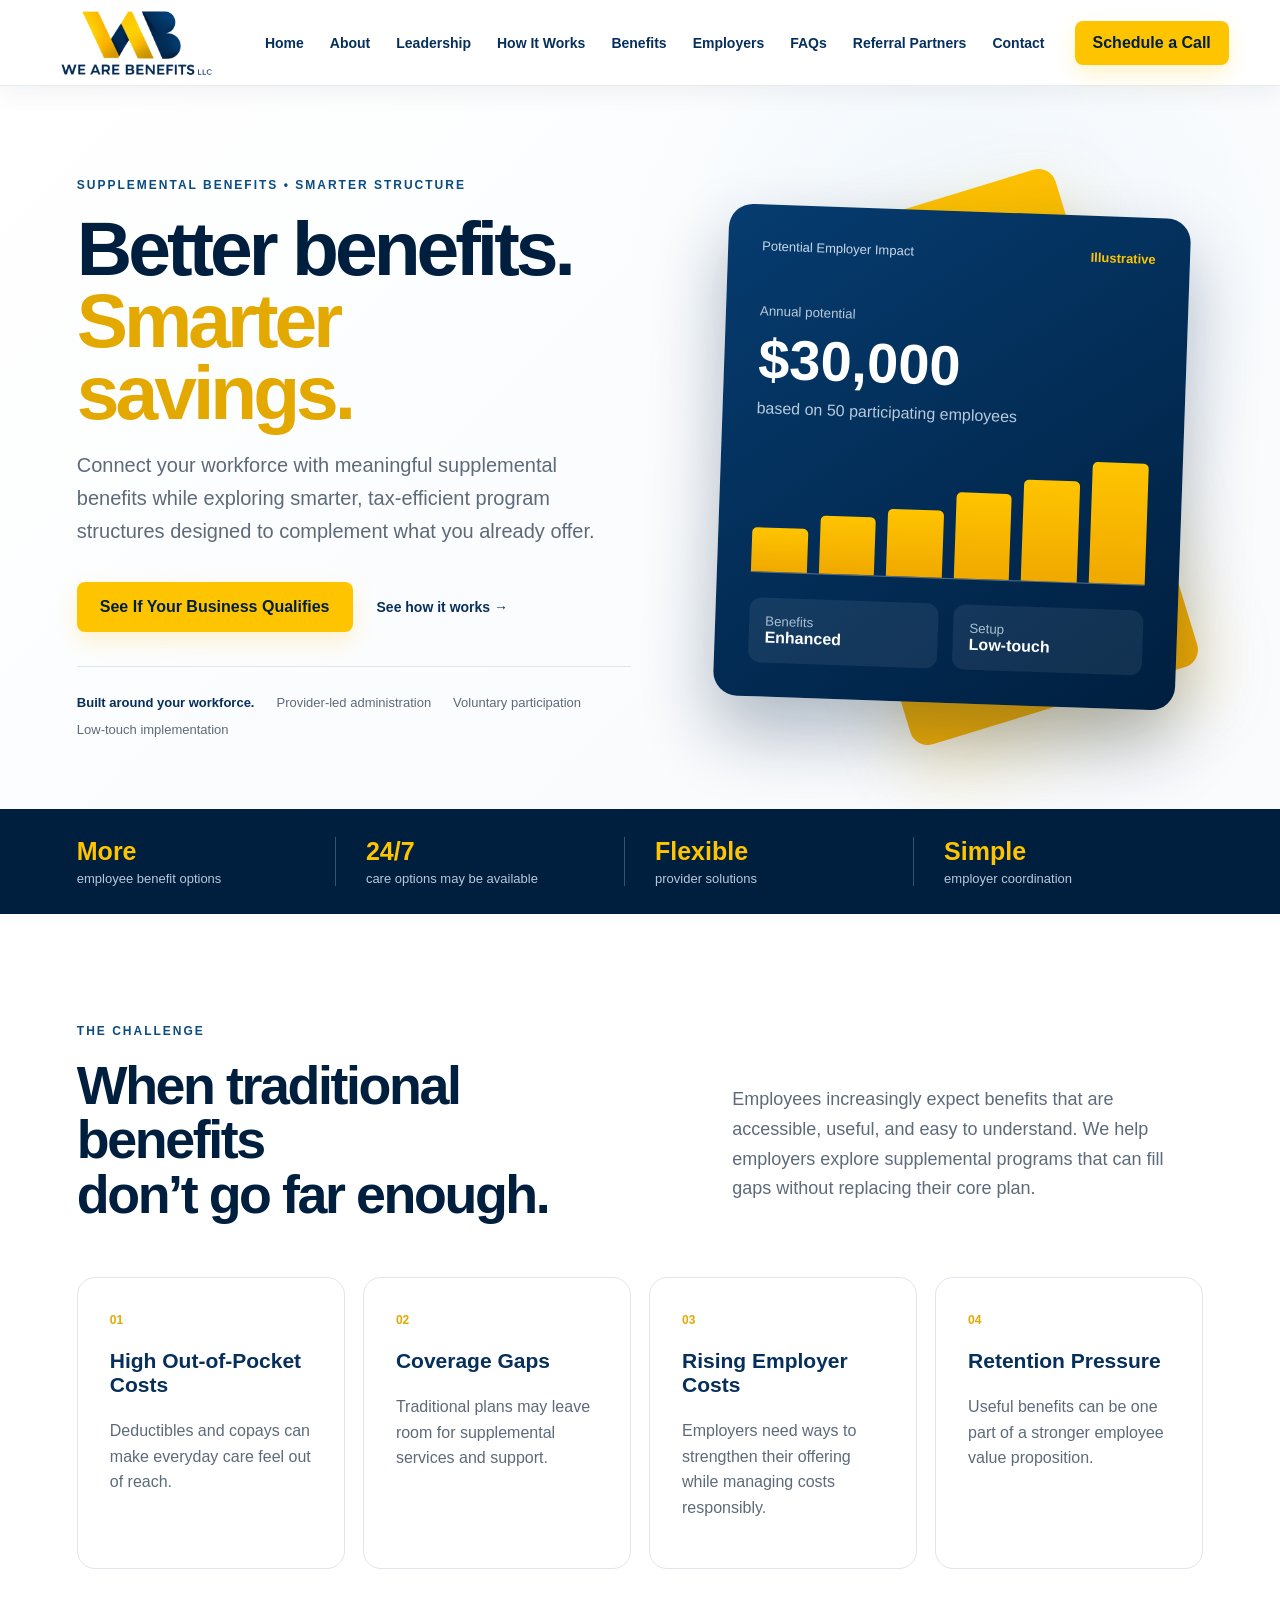
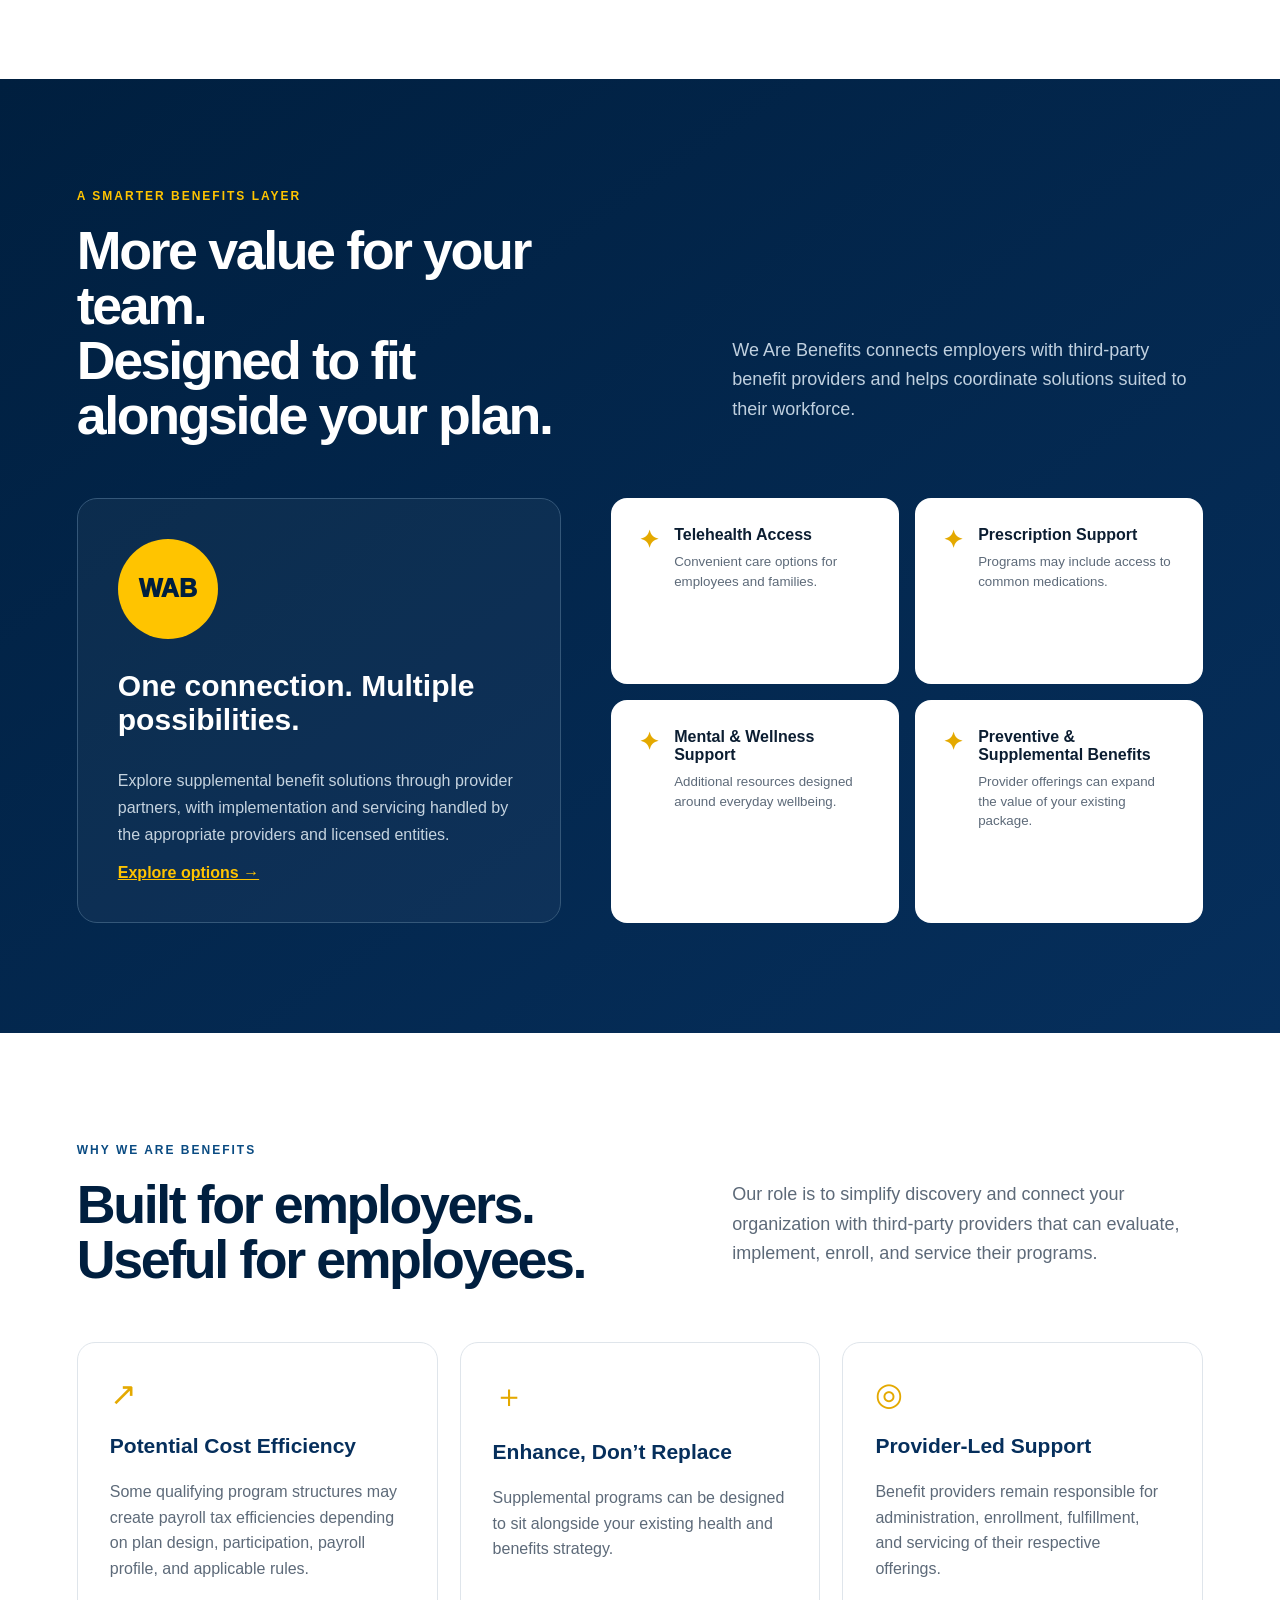
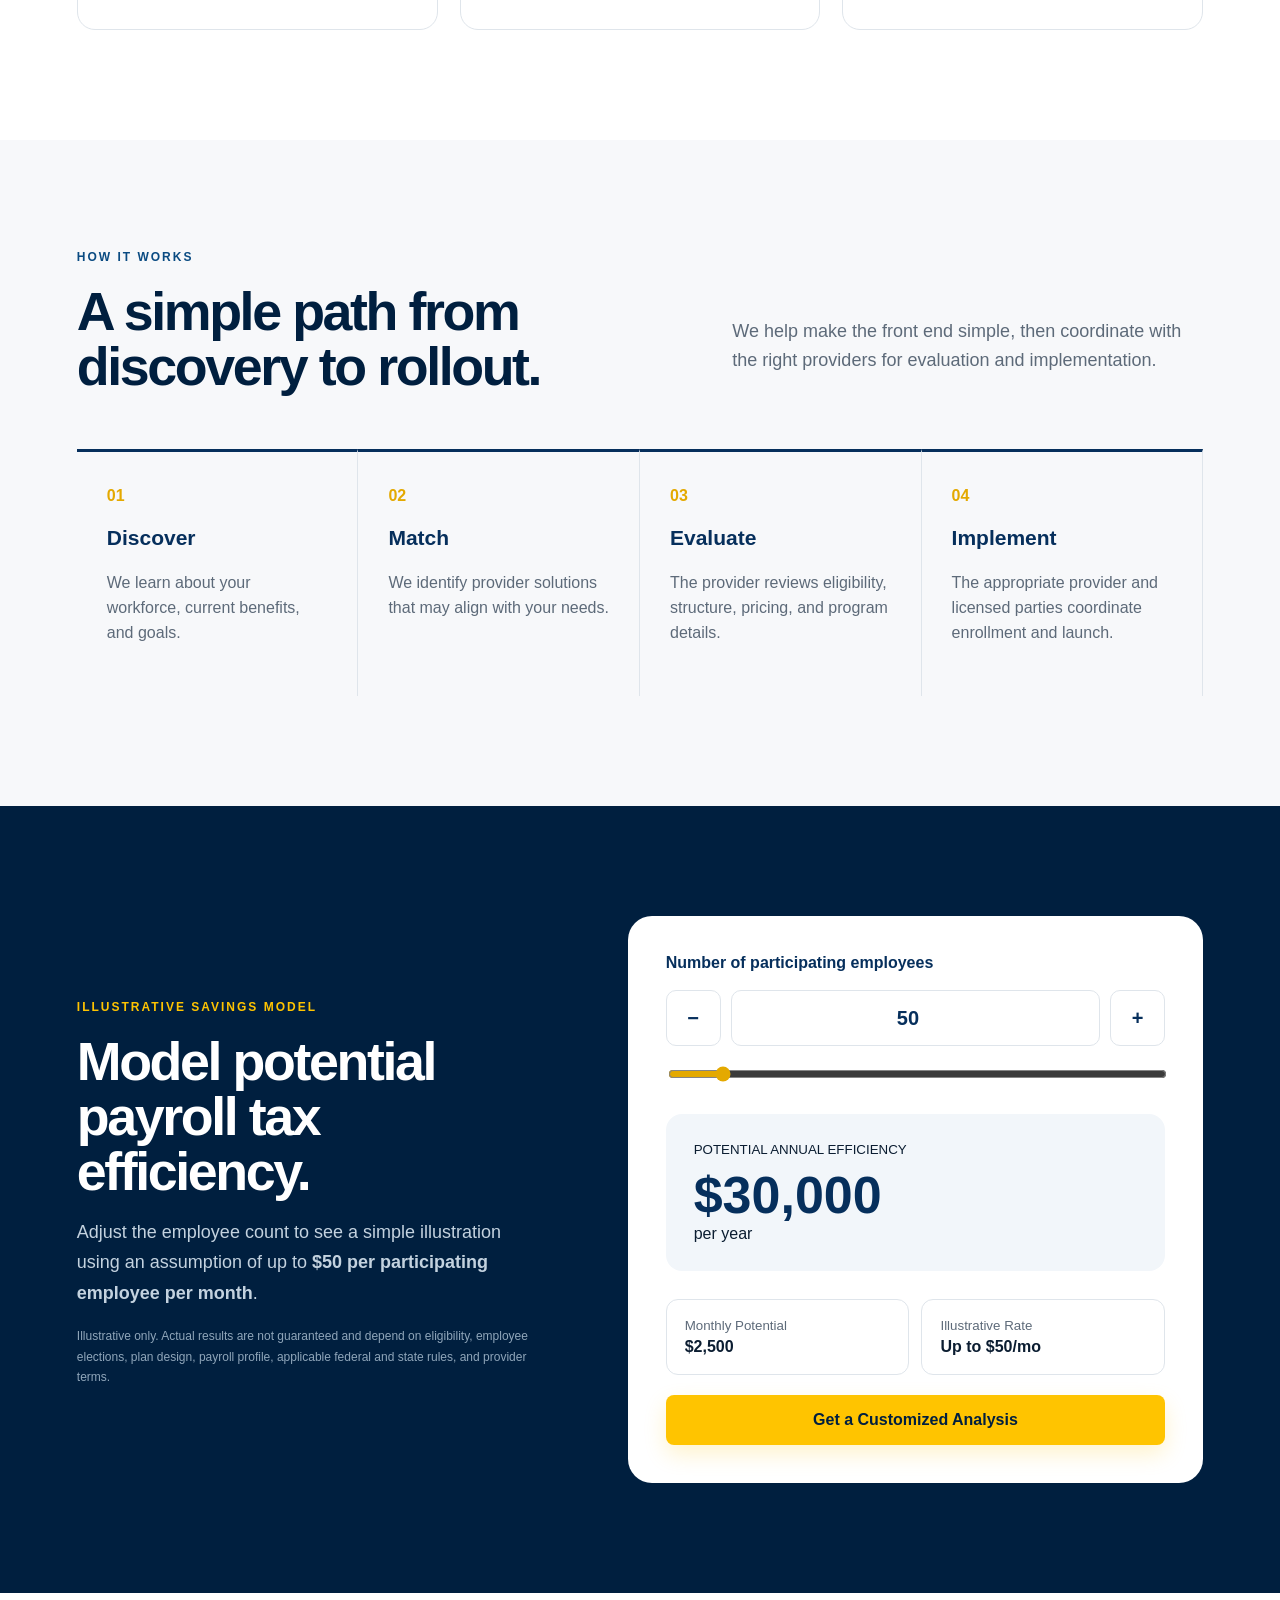
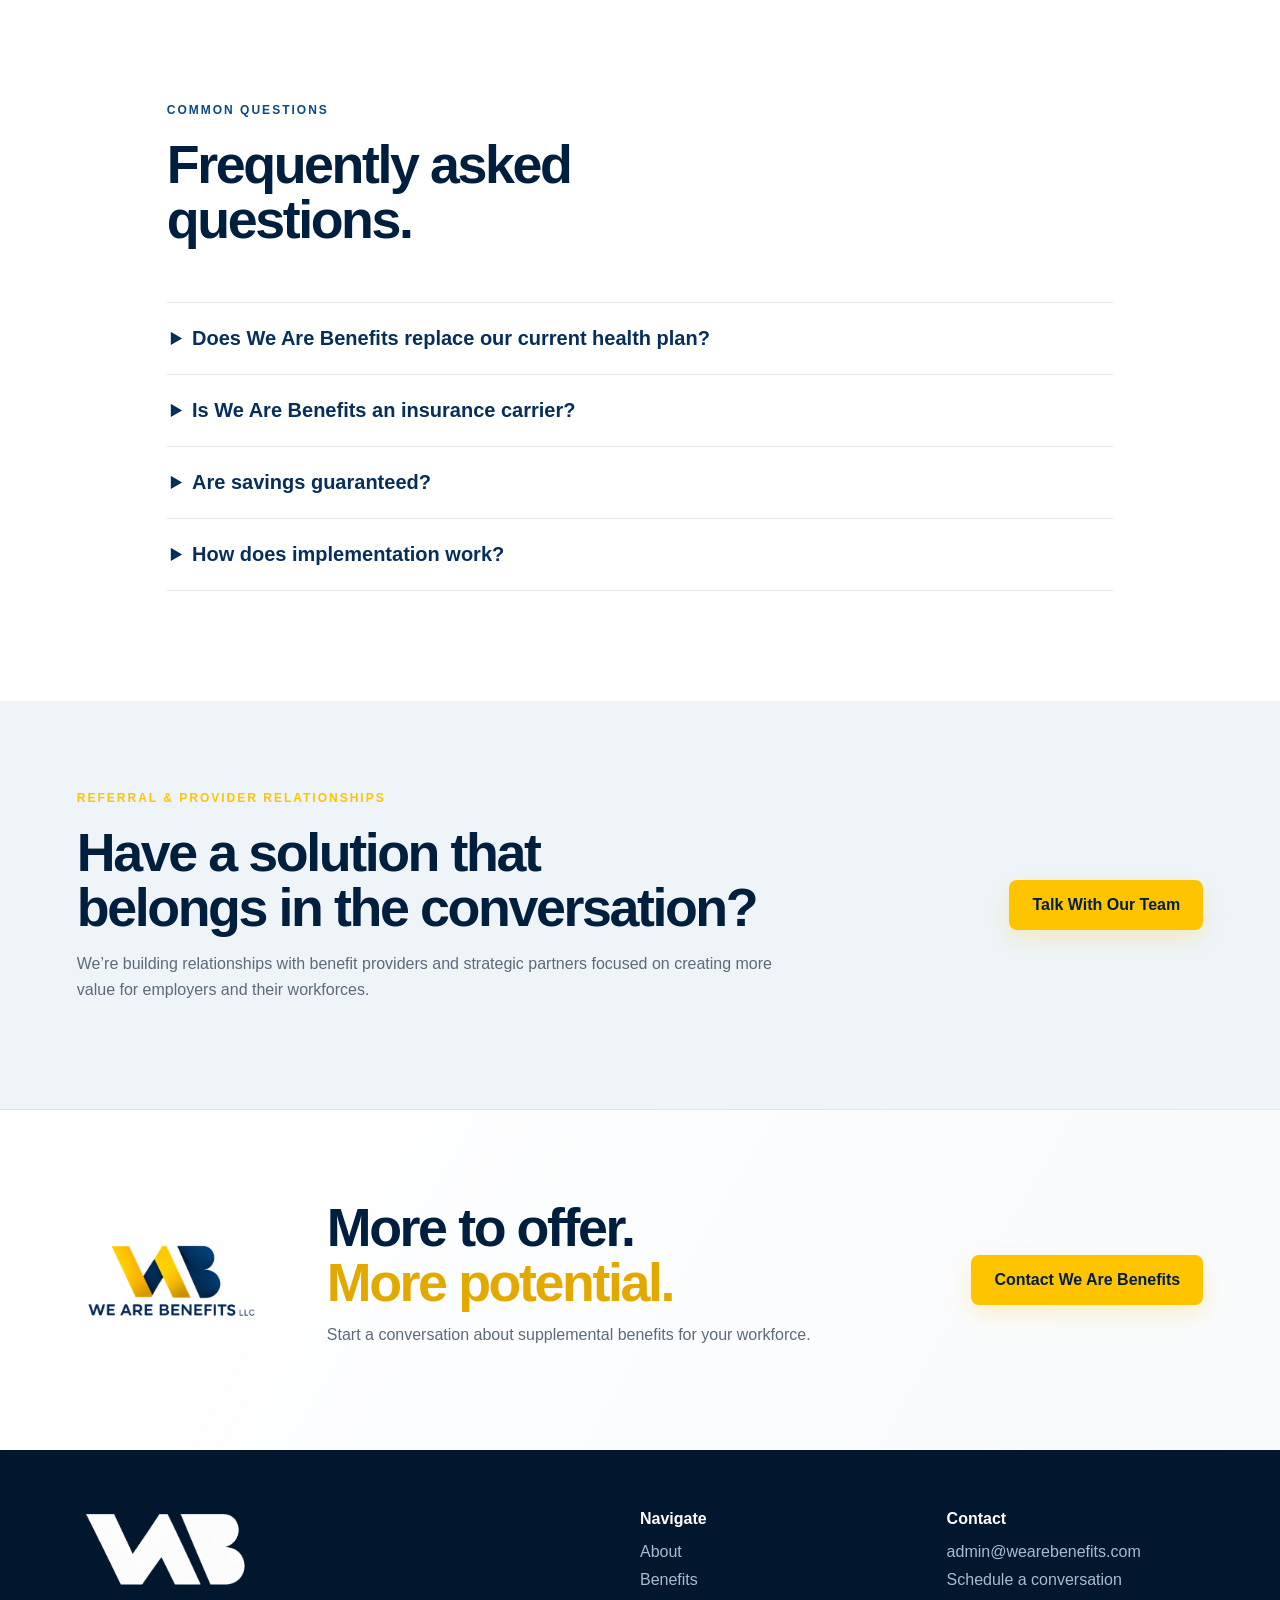
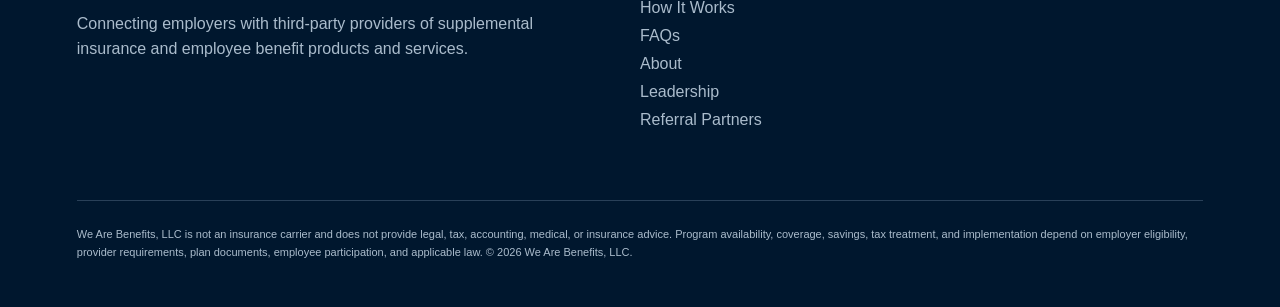
==== commit 17a45825: "Add files via upload" ====
--- a/index.html
+++ b/index.html
@@ -1,5 +1,5 @@
 <!doctype html><html lang="en"><head><meta charset="utf-8"><meta name="viewport" content="width=device-width,initial-scale=1"><title>We Are Benefits | Better Benefits. Smarter Savings.</title><link rel="stylesheet" href="styles.css"><link rel="stylesheet" href="pages-additions.css"></head><body>
-<header class="site-header"><a class="brand" href="#home"><img src="wab-logo-yb-with-name.png" alt="We Are Benefits LLC"></a><button class="menu" aria-label="Toggle menu">☰</button><nav><a href="about.html">About</a><a href="leadership.html">Leadership</a><a href="#how">How It Works</a><a href="#benefits">Benefits</a><a href="#employers">Employers</a><a href="faq.html">FAQs</a><a href="referral-partners.html">Referral Partners</a></nav><a class="btn btn-small" href="#contact">Schedule a Call</a></header>
+<header class="site-header"><a class="brand" href="#home"><img src="wab-logo-yb-with-name.png" alt="We Are Benefits LLC"></a><button class="menu" aria-label="Toggle menu">☰</button><nav><a href="index.html">Home</a><a href="about.html">About</a><a href="leadership.html">Leadership</a><a href="index.html#how">How It Works</a><a href="index.html#benefits">Benefits</a><a href="index.html#employers">Employers</a><a href="faq.html">FAQs</a><a href="referral-partners.html">Referral Partners</a><a href="index.html#contact">Contact</a></nav><a class="btn btn-small" href="index.html#contact">Schedule a Call</a></header>
 <main id="home">
 <section class="hero"><div class="hero-copy"><div class="eyebrow">SUPPLEMENTAL BENEFITS • SMARTER STRUCTURE</div><h1>Better benefits.<br><span>Smarter savings.</span></h1><p>Connect your workforce with meaningful supplemental benefits while exploring smarter, tax-efficient program structures designed to complement what you already offer.</p><div class="actions"><a class="btn" href="#contact">See If Your Business Qualifies</a><a class="text-link" href="#how">See how it works →</a></div><div class="trust"><b>Built around your workforce.</b><span>Provider-led administration</span><span>Voluntary participation</span><span>Low-touch implementation</span></div></div><div class="hero-art"><div class="gold-slab"></div><div class="dashboard"><div class="dash-top"><span>Potential Employer Impact</span><b>Illustrative</b></div><div class="metric"><small>Annual potential</small><strong id="heroSavings">$30,000</strong><span>based on 50 participating employees</span></div><div class="bars"><i style="height:34%"></i><i style="height:45%"></i><i style="height:52%"></i><i style="height:67%"></i><i style="height:78%"></i><i style="height:94%"></i></div><div class="mini-grid"><div><small>Benefits</small><b>Enhanced</b></div><div><small>Setup</small><b>Low-touch</b></div></div></div></div></section>
 <section class="stat-strip"><div><b>More</b><span>employee benefit options</span></div><div><b>24/7</b><span>care options may be available</span></div><div><b>Flexible</b><span>provider solutions</span></div><div><b>Simple</b><span>employer coordination</span></div></section>
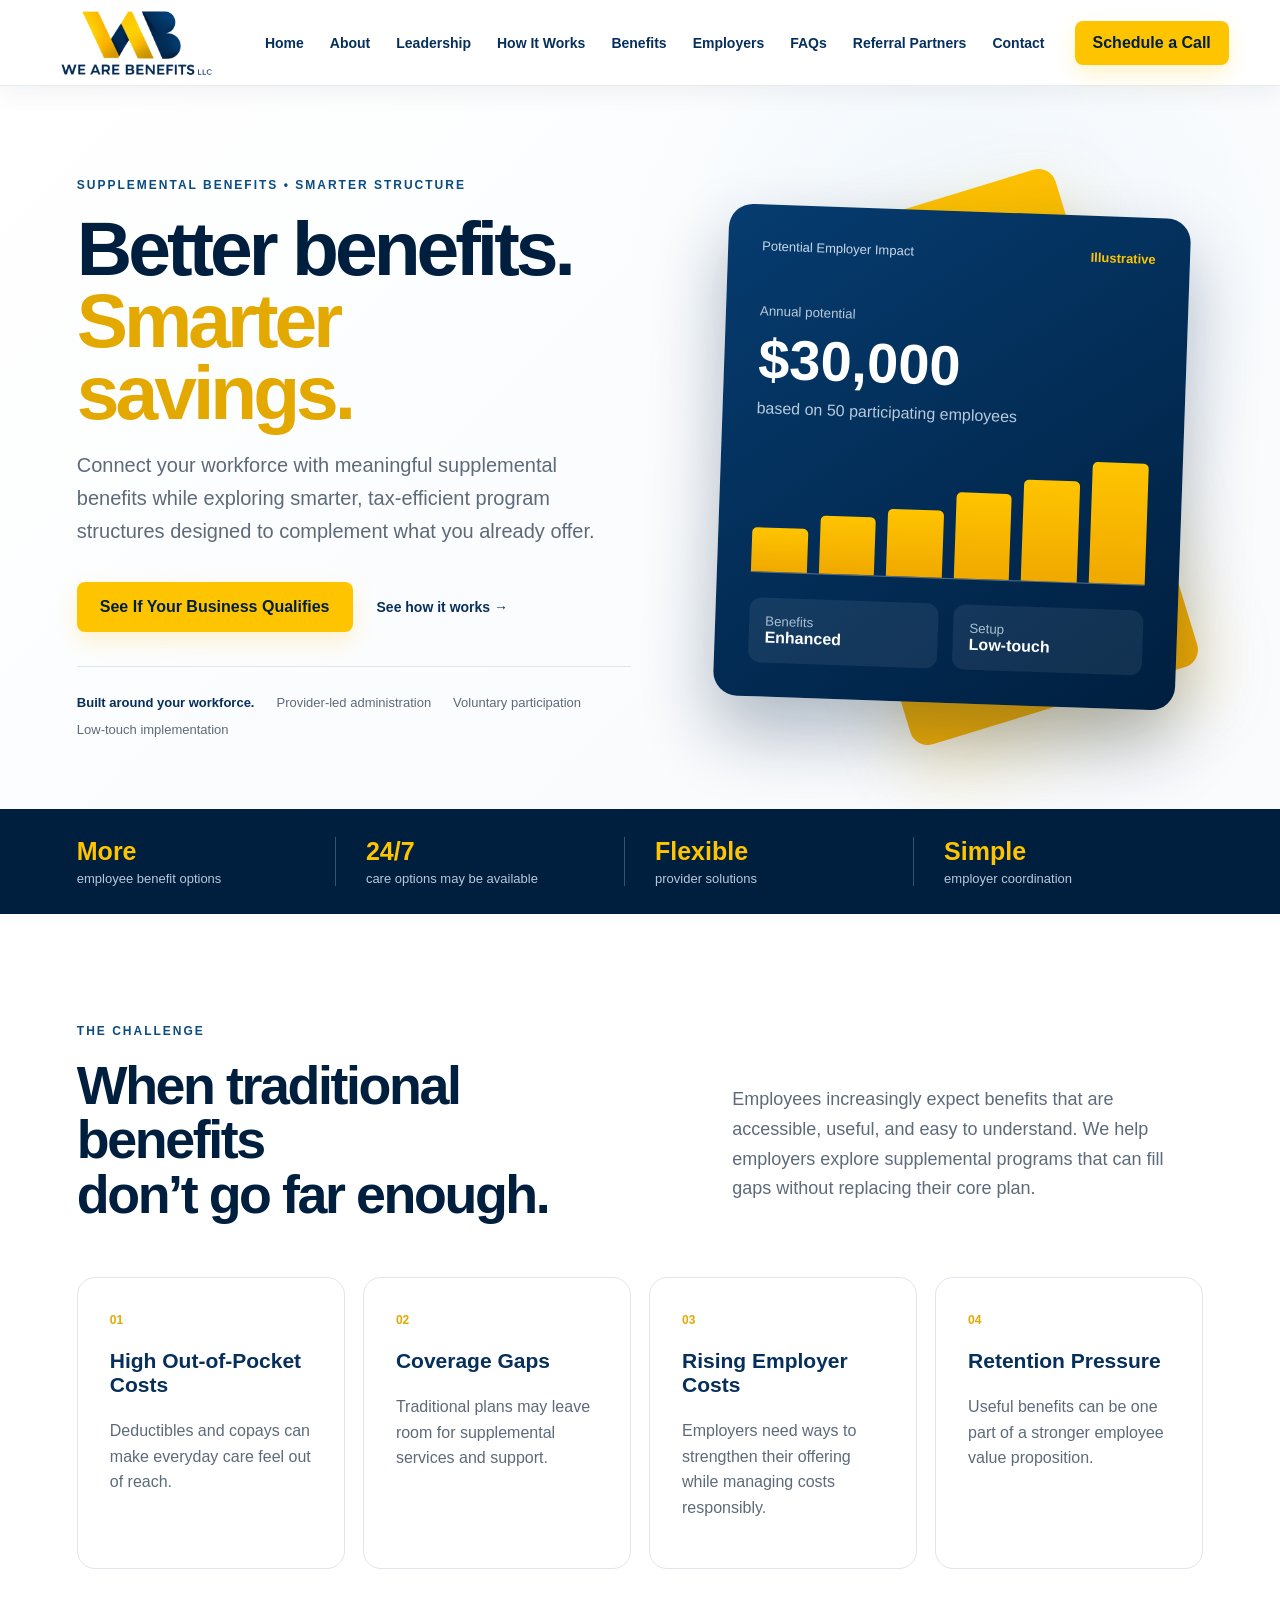
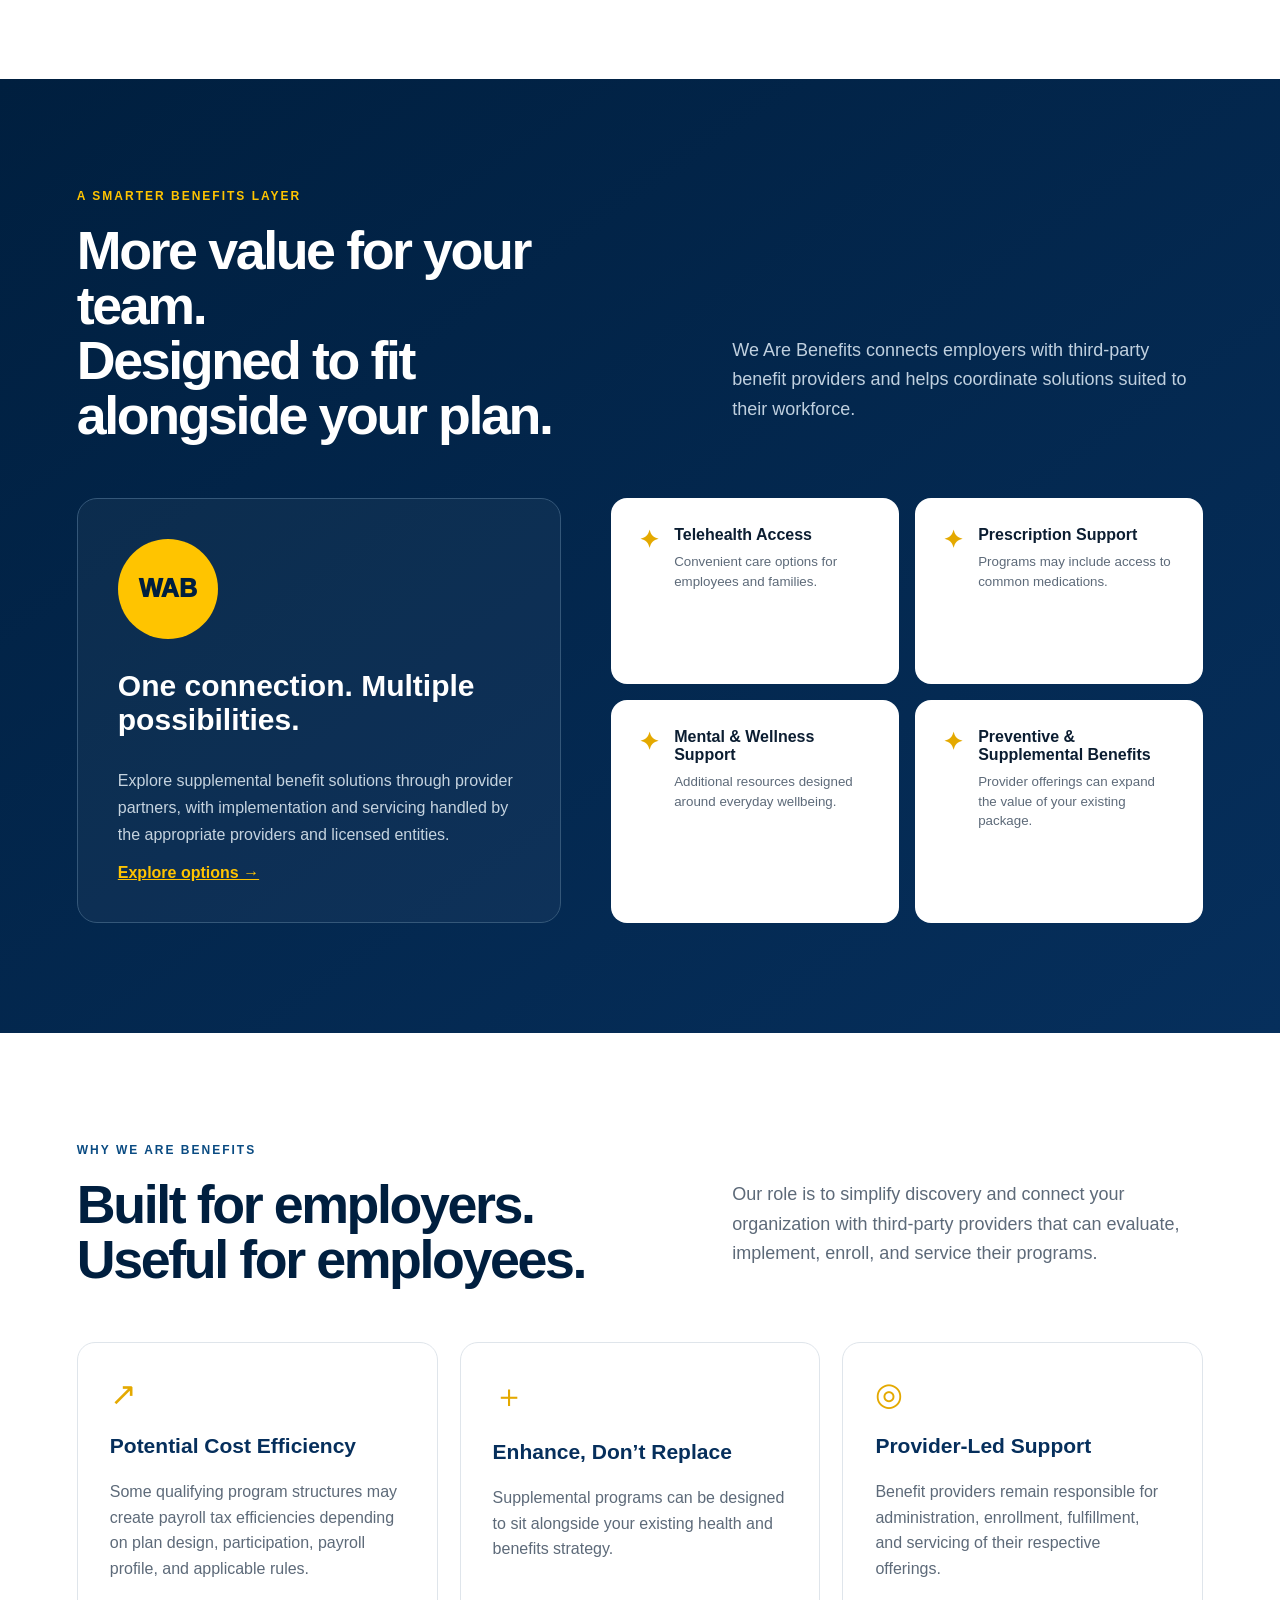
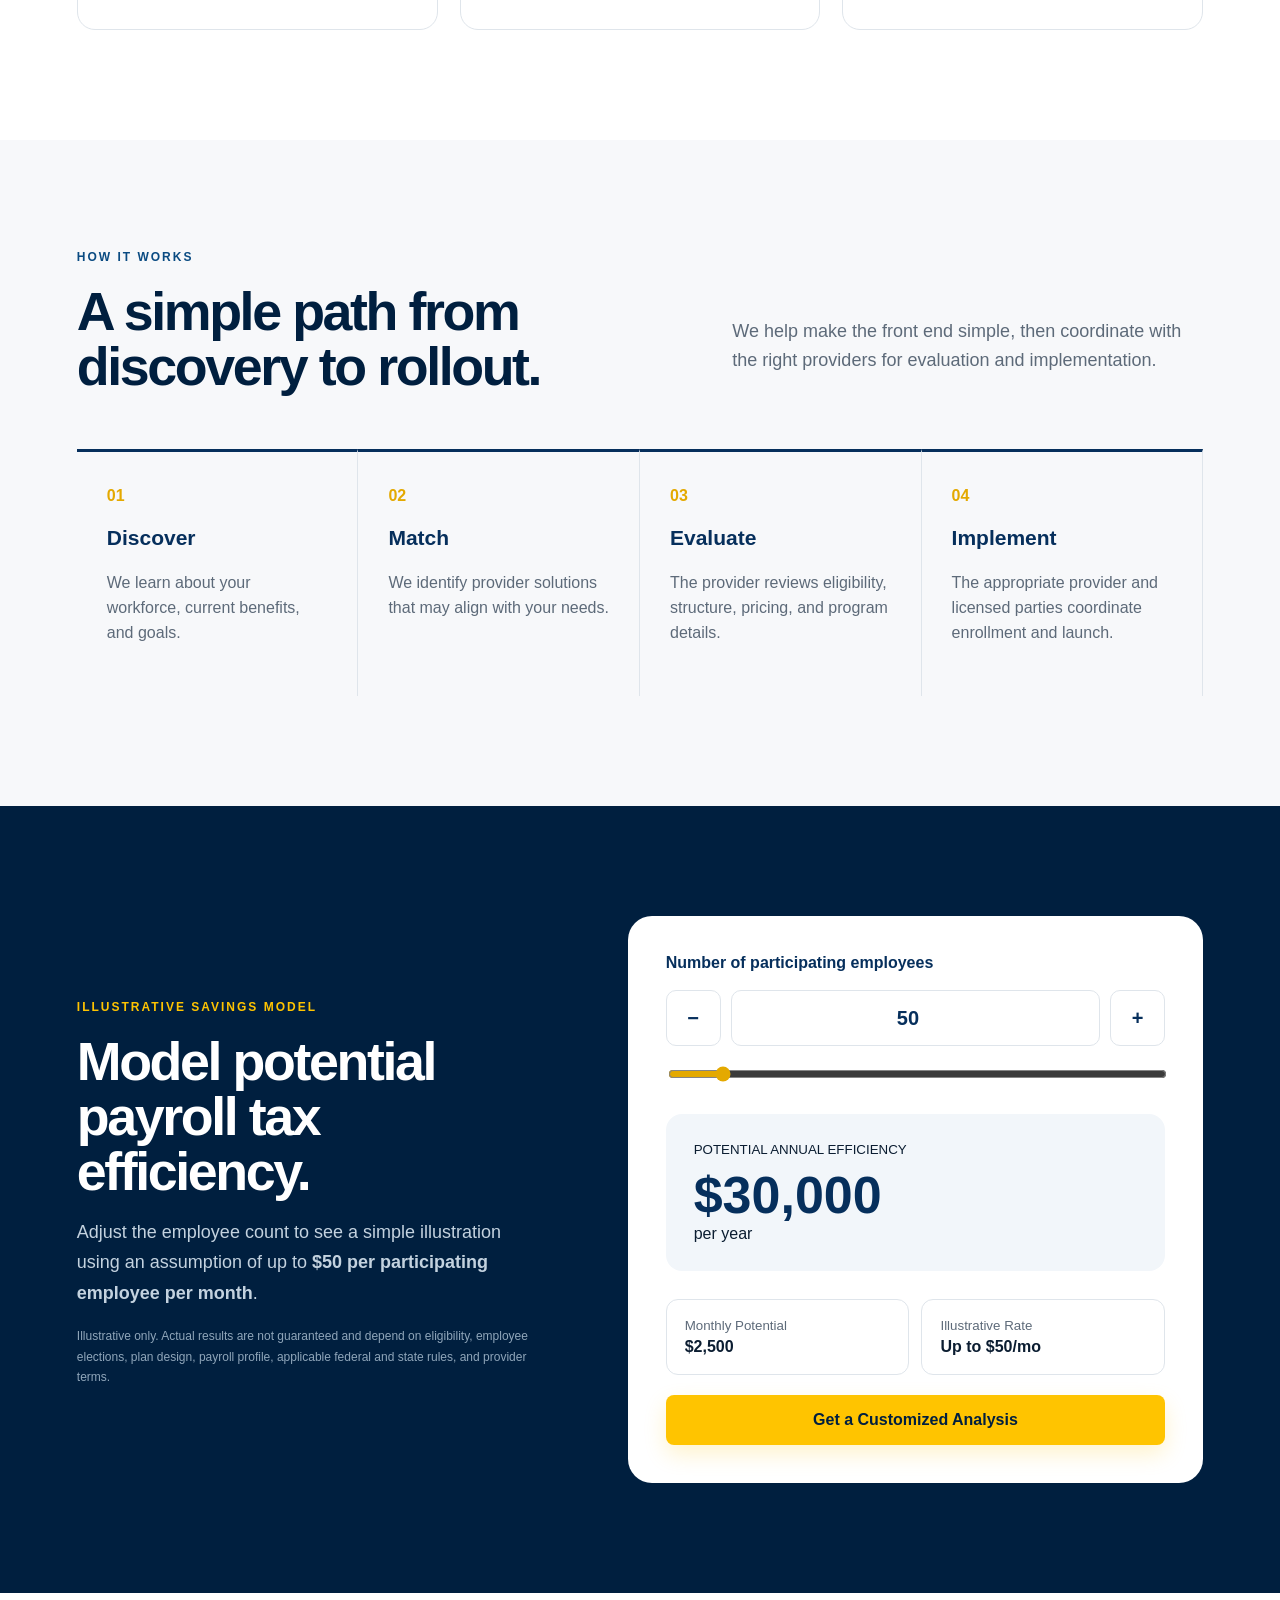
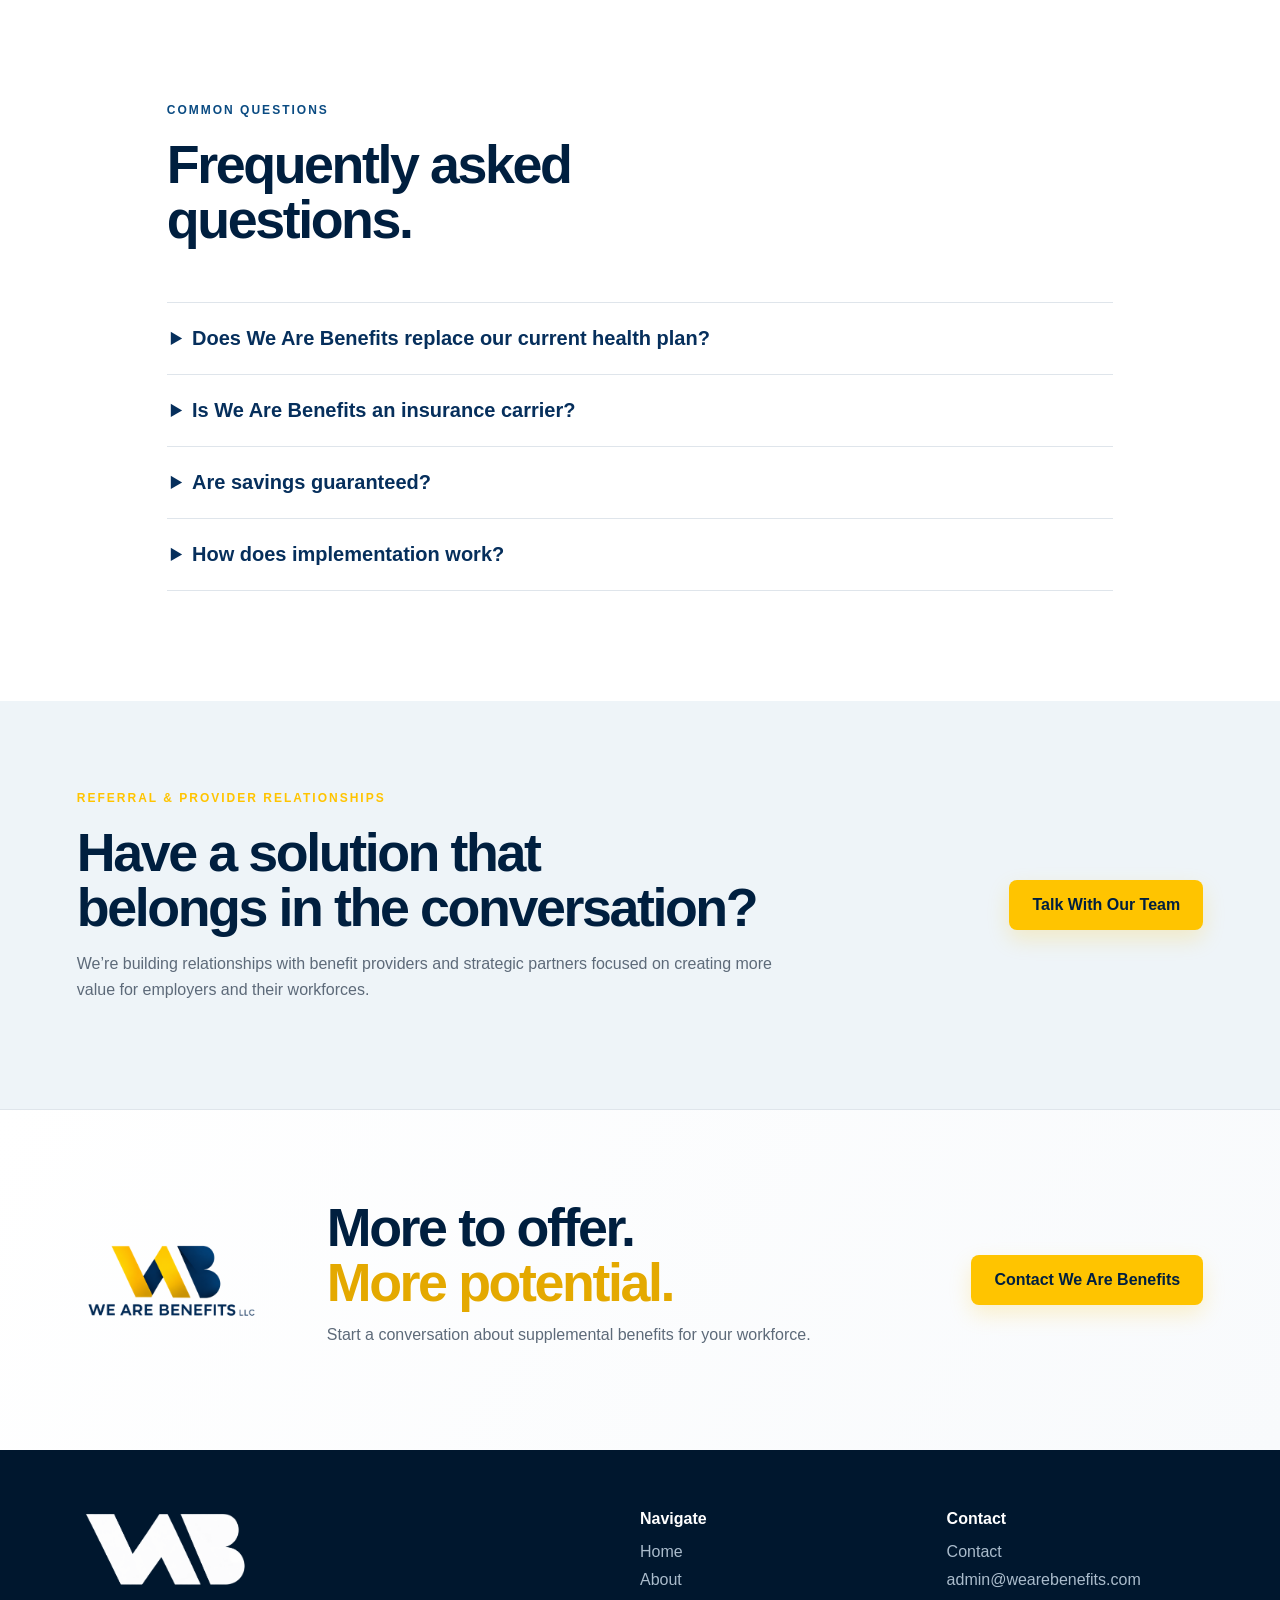
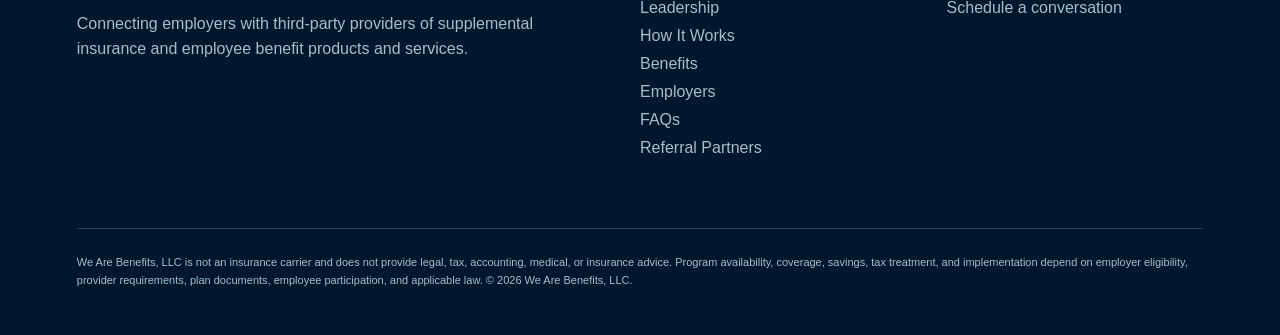
==== commit 4f81f081: "Add files via upload" ====
--- a/index.html
+++ b/index.html
@@ -1,5 +1,5 @@
 <!doctype html><html lang="en"><head><meta charset="utf-8"><meta name="viewport" content="width=device-width,initial-scale=1"><title>We Are Benefits | Better Benefits. Smarter Savings.</title><link rel="stylesheet" href="styles.css"><link rel="stylesheet" href="pages-additions.css"></head><body>
-<header class="site-header"><a class="brand" href="#home"><img src="wab-logo-yb-with-name.png" alt="We Are Benefits LLC"></a><button class="menu" aria-label="Toggle menu">☰</button><nav><a href="index.html">Home</a><a href="about.html">About</a><a href="leadership.html">Leadership</a><a href="index.html#how">How It Works</a><a href="index.html#benefits">Benefits</a><a href="index.html#employers">Employers</a><a href="faq.html">FAQs</a><a href="referral-partners.html">Referral Partners</a><a href="index.html#contact">Contact</a></nav><a class="btn btn-small" href="index.html#contact">Schedule a Call</a></header>
+<header class="site-header"><a class="brand" href="index.html"><img src="wab-logo-yb-with-name.png" alt="We Are Benefits LLC"></a><button class="menu" aria-label="Toggle menu">☰</button><nav><a href="index.html">Home</a><a href="about.html">About</a><a href="leadership.html">Leadership</a><a href="index.html#how">How It Works</a><a href="index.html#benefits">Benefits</a><a href="index.html#employers">Employers</a><a href="faq.html">FAQs</a><a href="referral-partners.html">Referral Partners</a><a href="index.html#contact">Contact</a></nav><a class="btn btn-small" href="index.html#contact">Schedule a Call</a></header>
 <main id="home">
 <section class="hero"><div class="hero-copy"><div class="eyebrow">SUPPLEMENTAL BENEFITS • SMARTER STRUCTURE</div><h1>Better benefits.<br><span>Smarter savings.</span></h1><p>Connect your workforce with meaningful supplemental benefits while exploring smarter, tax-efficient program structures designed to complement what you already offer.</p><div class="actions"><a class="btn" href="#contact">See If Your Business Qualifies</a><a class="text-link" href="#how">See how it works →</a></div><div class="trust"><b>Built around your workforce.</b><span>Provider-led administration</span><span>Voluntary participation</span><span>Low-touch implementation</span></div></div><div class="hero-art"><div class="gold-slab"></div><div class="dashboard"><div class="dash-top"><span>Potential Employer Impact</span><b>Illustrative</b></div><div class="metric"><small>Annual potential</small><strong id="heroSavings">$30,000</strong><span>based on 50 participating employees</span></div><div class="bars"><i style="height:34%"></i><i style="height:45%"></i><i style="height:52%"></i><i style="height:67%"></i><i style="height:78%"></i><i style="height:94%"></i></div><div class="mini-grid"><div><small>Benefits</small><b>Enhanced</b></div><div><small>Setup</small><b>Low-touch</b></div></div></div></div></section>
 <section class="stat-strip"><div><b>More</b><span>employee benefit options</span></div><div><b>24/7</b><span>care options may be available</span></div><div><b>Flexible</b><span>provider solutions</span></div><div><b>Simple</b><span>employer coordination</span></div></section>
@@ -11,4 +11,4 @@
 <section class="section faq" id="faq"><div class="section-head"><div><div class="eyebrow">COMMON QUESTIONS</div><h2>Frequently asked<br>questions.</h2></div></div><details><summary>Does We Are Benefits replace our current health plan?</summary><p>No. Our focus is connecting employers with supplemental benefit providers whose programs may complement existing benefits.</p></details><details><summary>Is We Are Benefits an insurance carrier?</summary><p>No. Insurance products, where applicable, should be offered through appropriately licensed individuals and entities. Third-party providers are responsible for their respective products and services.</p></details><details><summary>Are savings guaranteed?</summary><p>No. Any savings examples are illustrative. Actual results depend on eligibility, plan structure, participation, payroll facts, applicable law, and provider terms.</p></details><details><summary>How does implementation work?</summary><p>After an initial discovery and provider match, the selected provider handles the applicable program evaluation, administration, enrollment, fulfillment, and servicing.</p></details></section>
 <section class="partners" id="partners"><div><div class="eyebrow gold">REFERRAL & PROVIDER RELATIONSHIPS</div><h2>Have a solution that<br>belongs in the conversation?</h2><p>We’re building relationships with benefit providers and strategic partners focused on creating more value for employers and their workforces.</p></div><a class="btn" href="#contact">Talk With Our Team</a></section>
 <section class="contact" id="contact"><img src="wab-logo-yb-with-name.png" alt="We Are Benefits LLC"><div><h2>More to offer.<br><span>More potential.</span></h2><p>Start a conversation about supplemental benefits for your workforce.</p></div><a class="btn" href="mailto:admin@wearebenefits.com">Contact We Are Benefits</a></section>
-</main><footer><div><img src="WAB_Logo_YW.png" alt="We Are Benefits LLC"><p>Connecting employers with third-party providers of supplemental insurance and employee benefit products and services.</p></div><div><b>Navigate</b><a href="#about">About</a><a href="#benefits">Benefits</a><a href="#how">How It Works</a><a href="faq.html">FAQs</a><a href="about.html">About</a><a href="leadership.html">Leadership</a><a href="referral-partners.html">Referral Partners</a></div><div><b>Contact</b><a href="mailto:admin@wearebenefits.com">admin@wearebenefits.com</a><a href="#contact">Schedule a conversation</a></div><p class="legal">We Are Benefits, LLC is not an insurance carrier and does not provide legal, tax, accounting, medical, or insurance advice. Program availability, coverage, savings, tax treatment, and implementation depend on employer eligibility, provider requirements, plan documents, employee participation, and applicable law. © 2026 We Are Benefits, LLC.</p></footer><script src="script.js"></script></body></html>
+</main><footer><div><img src="WAB_Logo_YW.png" alt="We Are Benefits LLC"><p>Connecting employers with third-party providers of supplemental insurance and employee benefit products and services.</p></div><div><b>Navigate</b><a href="index.html">Home</a><a href="about.html">About</a><a href="leadership.html">Leadership</a><a href="index.html#how">How It Works</a><a href="index.html#benefits">Benefits</a><a href="index.html#employers">Employers</a><a href="faq.html">FAQs</a><a href="referral-partners.html">Referral Partners</a></div><div><b>Contact</b><a href="index.html#contact">Contact</a><a href="mailto:admin@wearebenefits.com">admin@wearebenefits.com</a><a href="index.html#contact">Schedule a conversation</a></div><p class="legal">We Are Benefits, LLC is not an insurance carrier and does not provide legal, tax, accounting, medical, or insurance advice. Program availability, coverage, savings, tax treatment, and implementation depend on employer eligibility, provider requirements, plan documents, employee participation, and applicable law. © 2026 We Are Benefits, LLC.</p></footer><script src="script.js"></script></body></html>
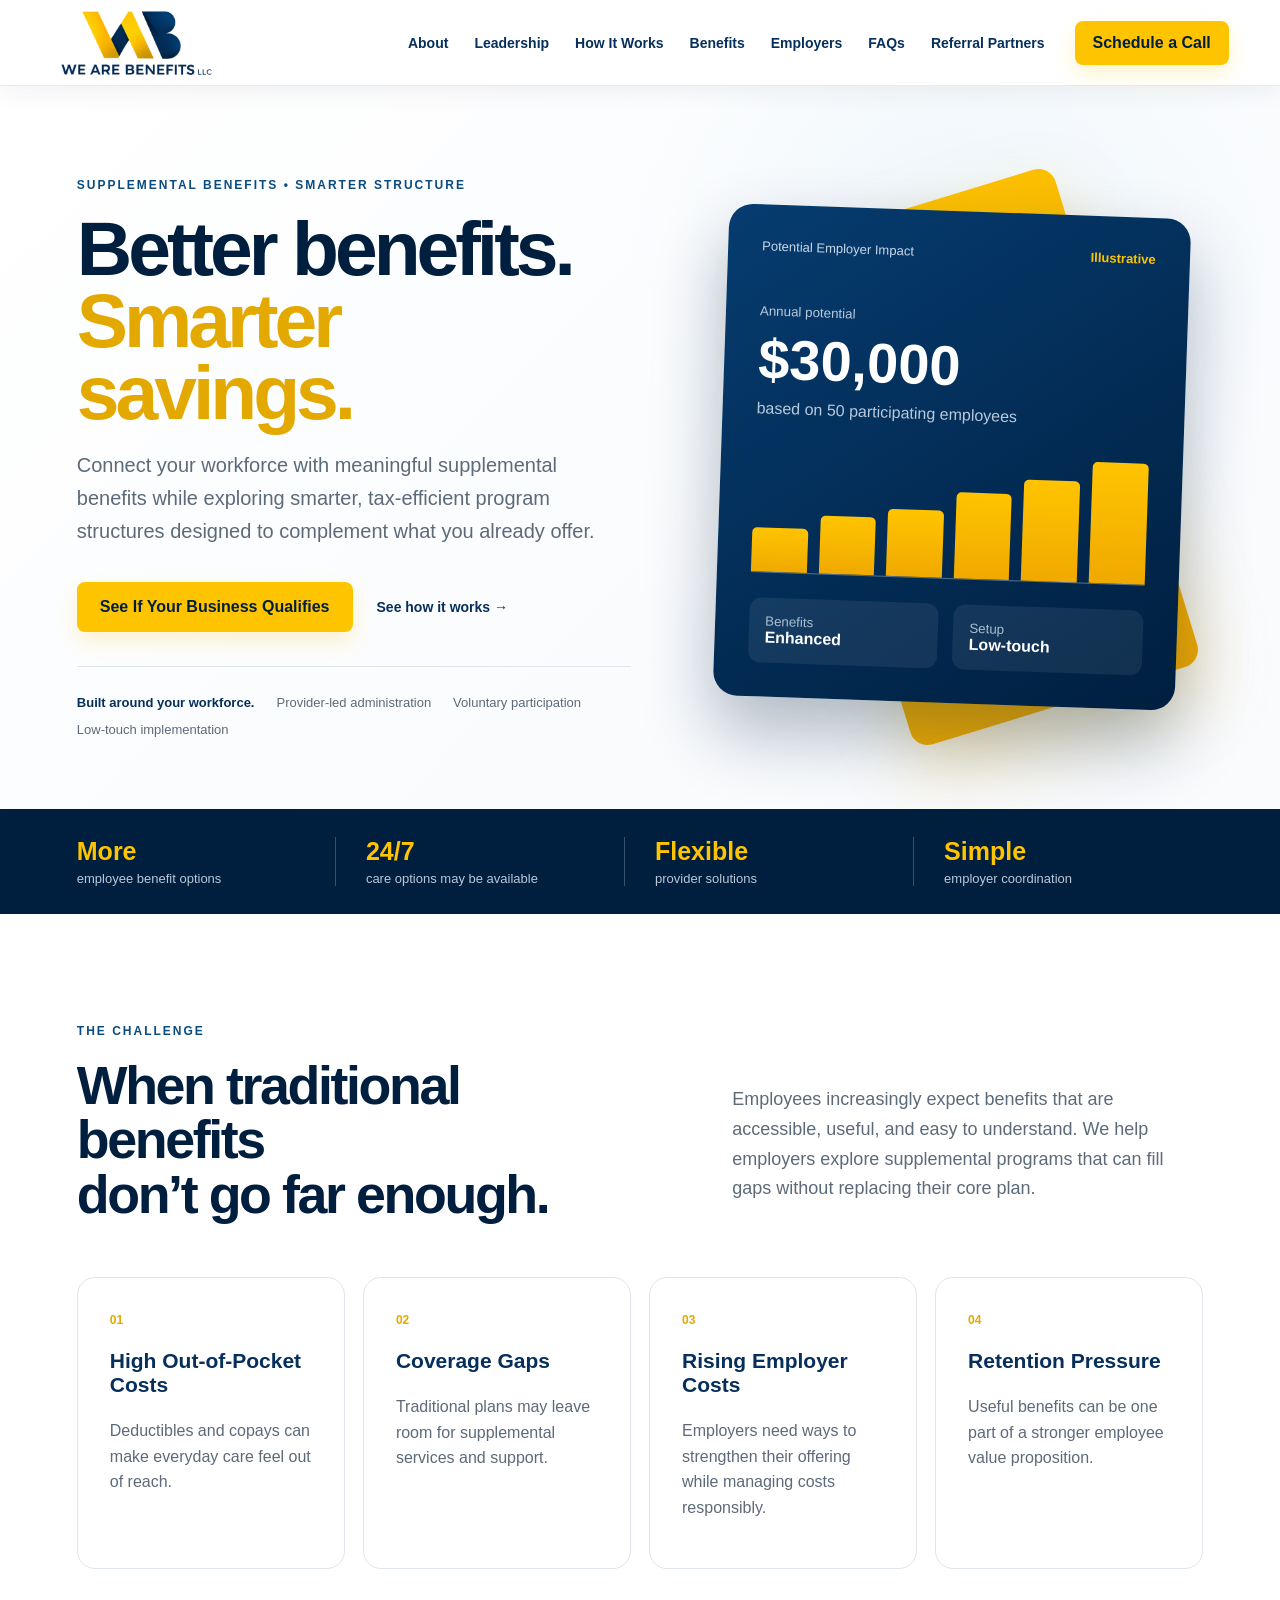
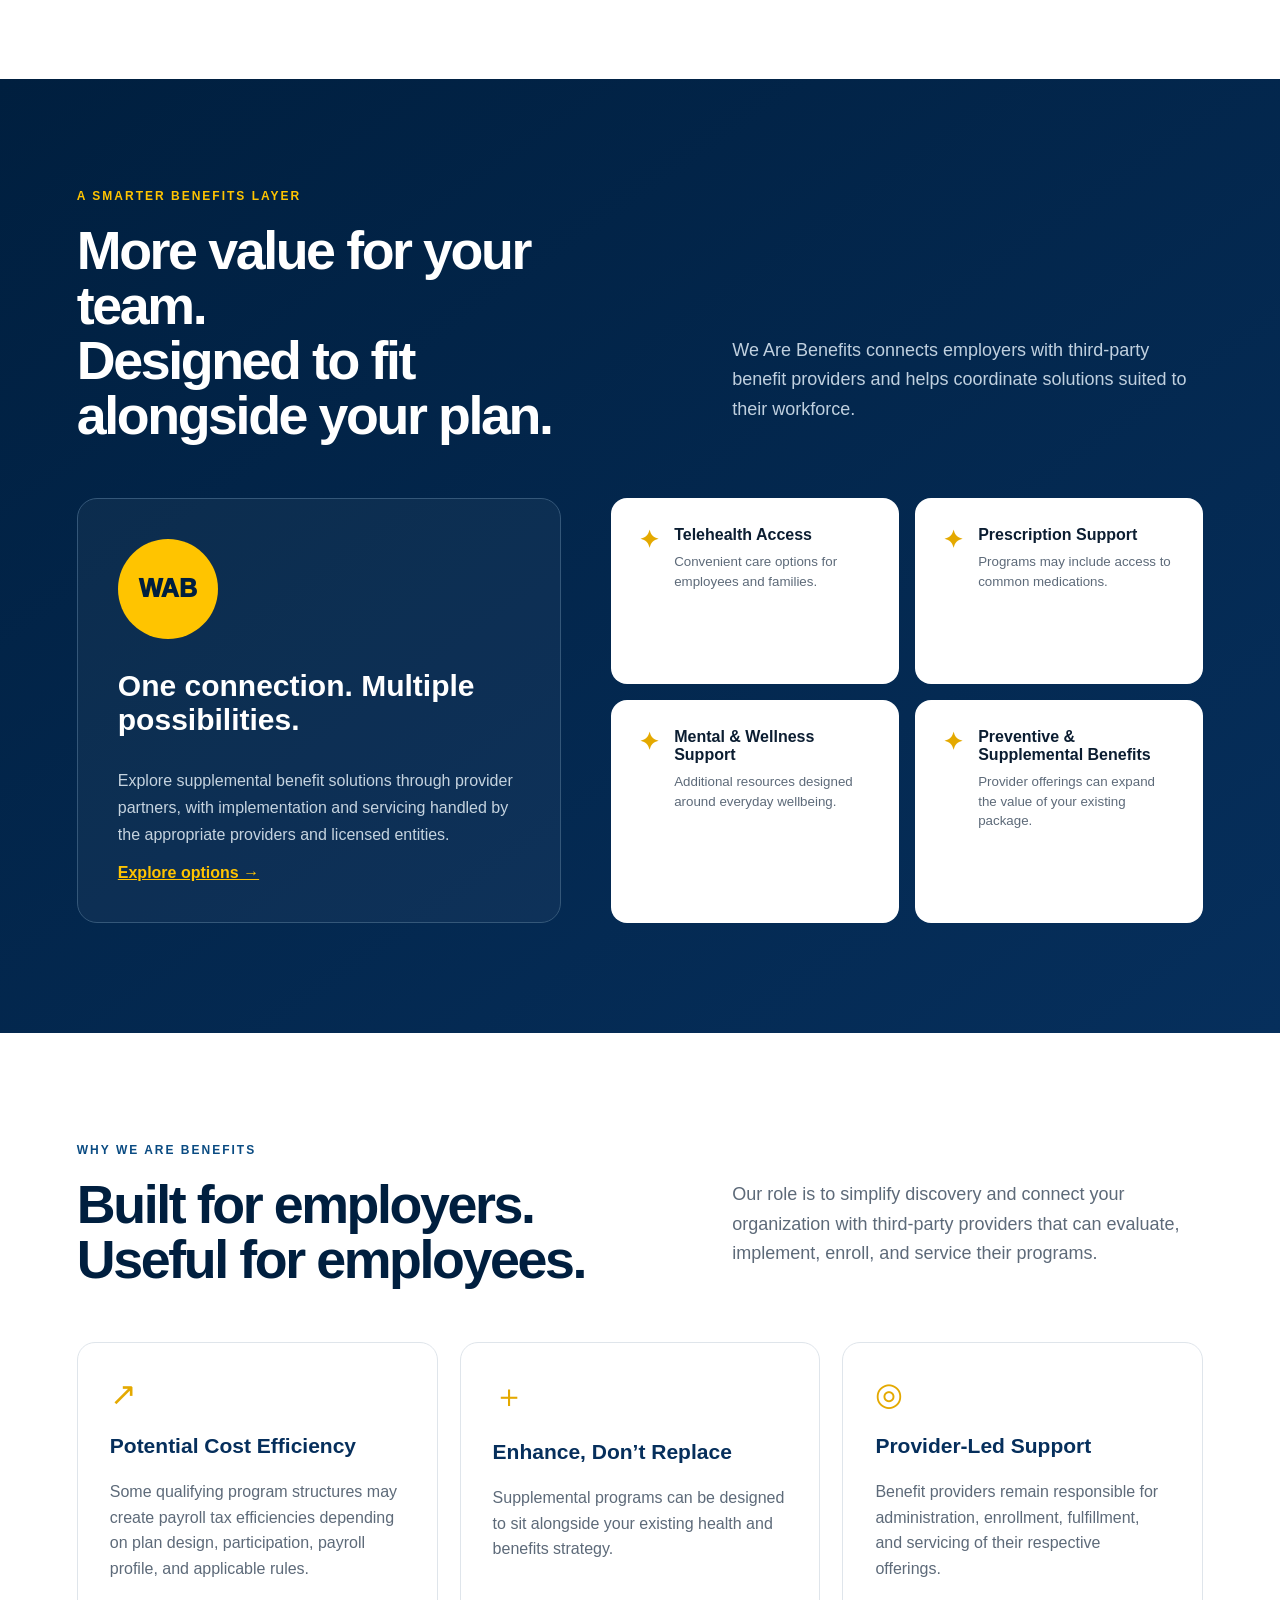
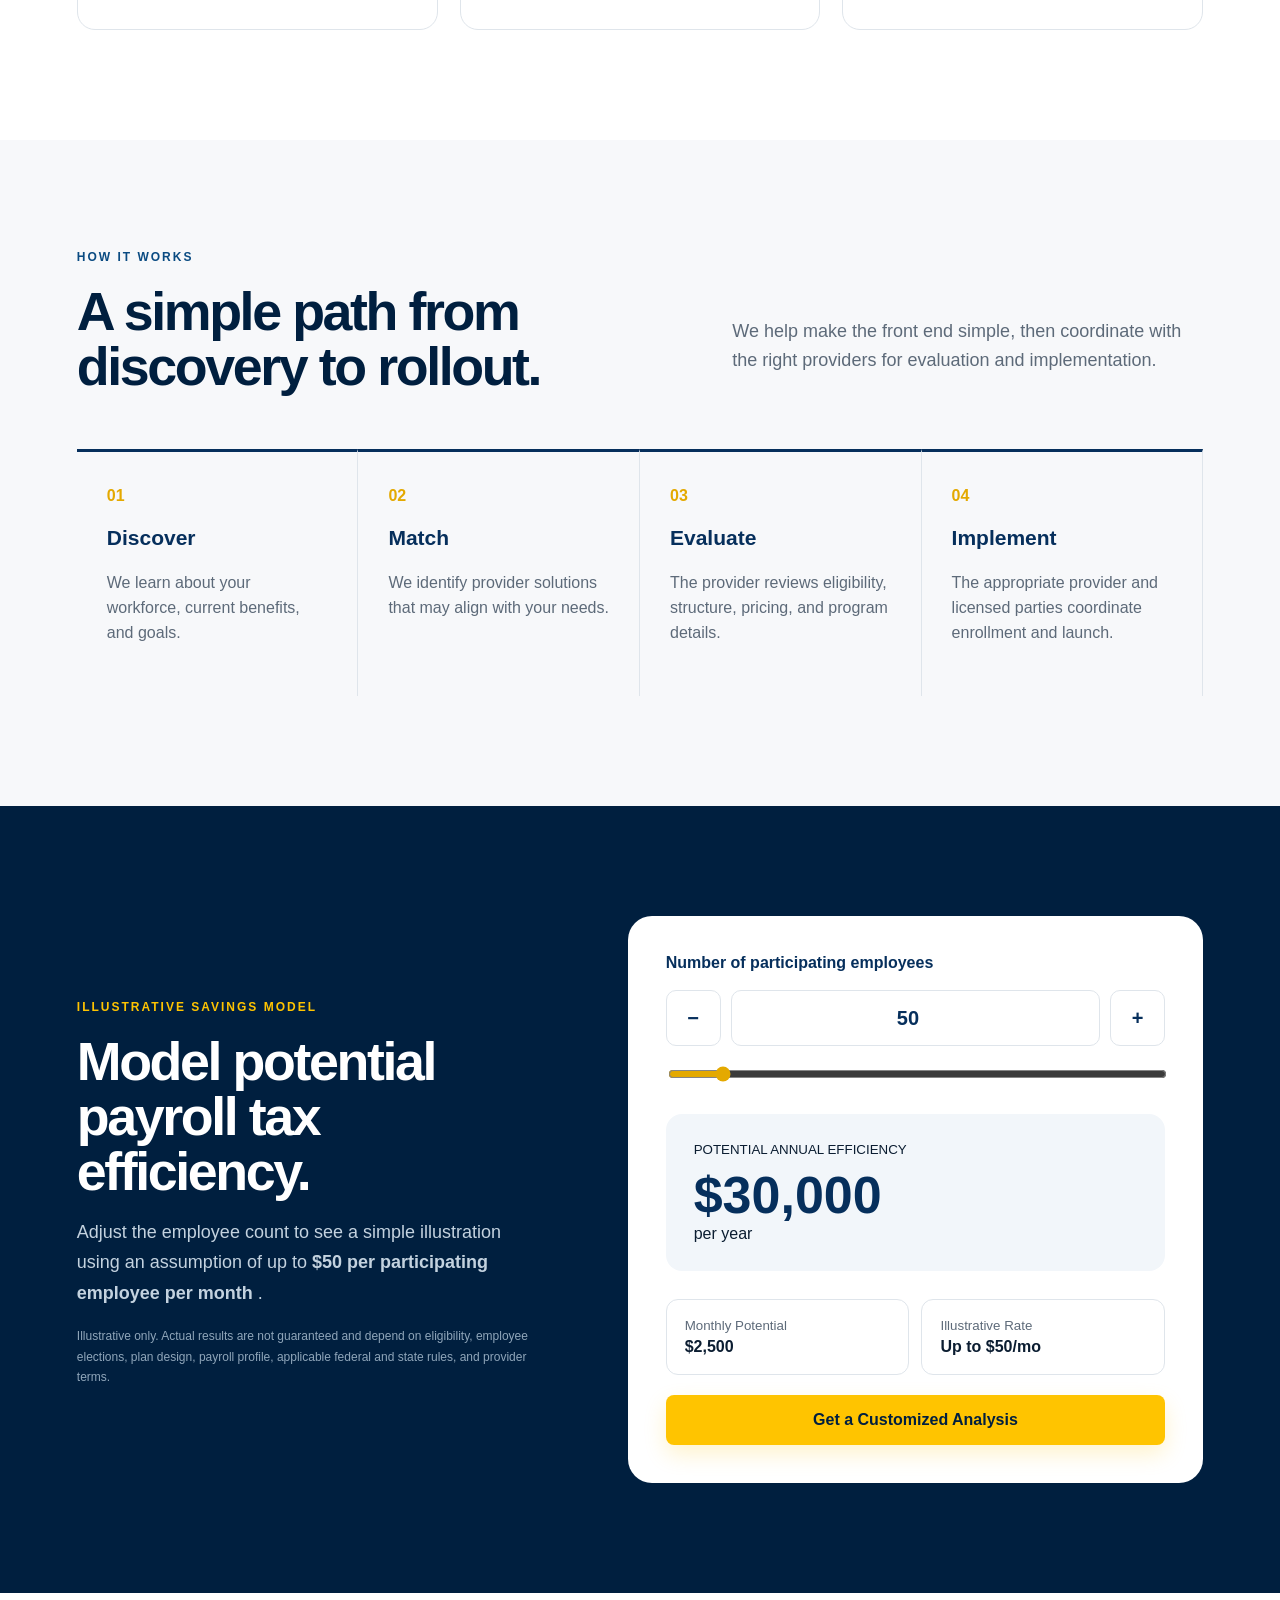
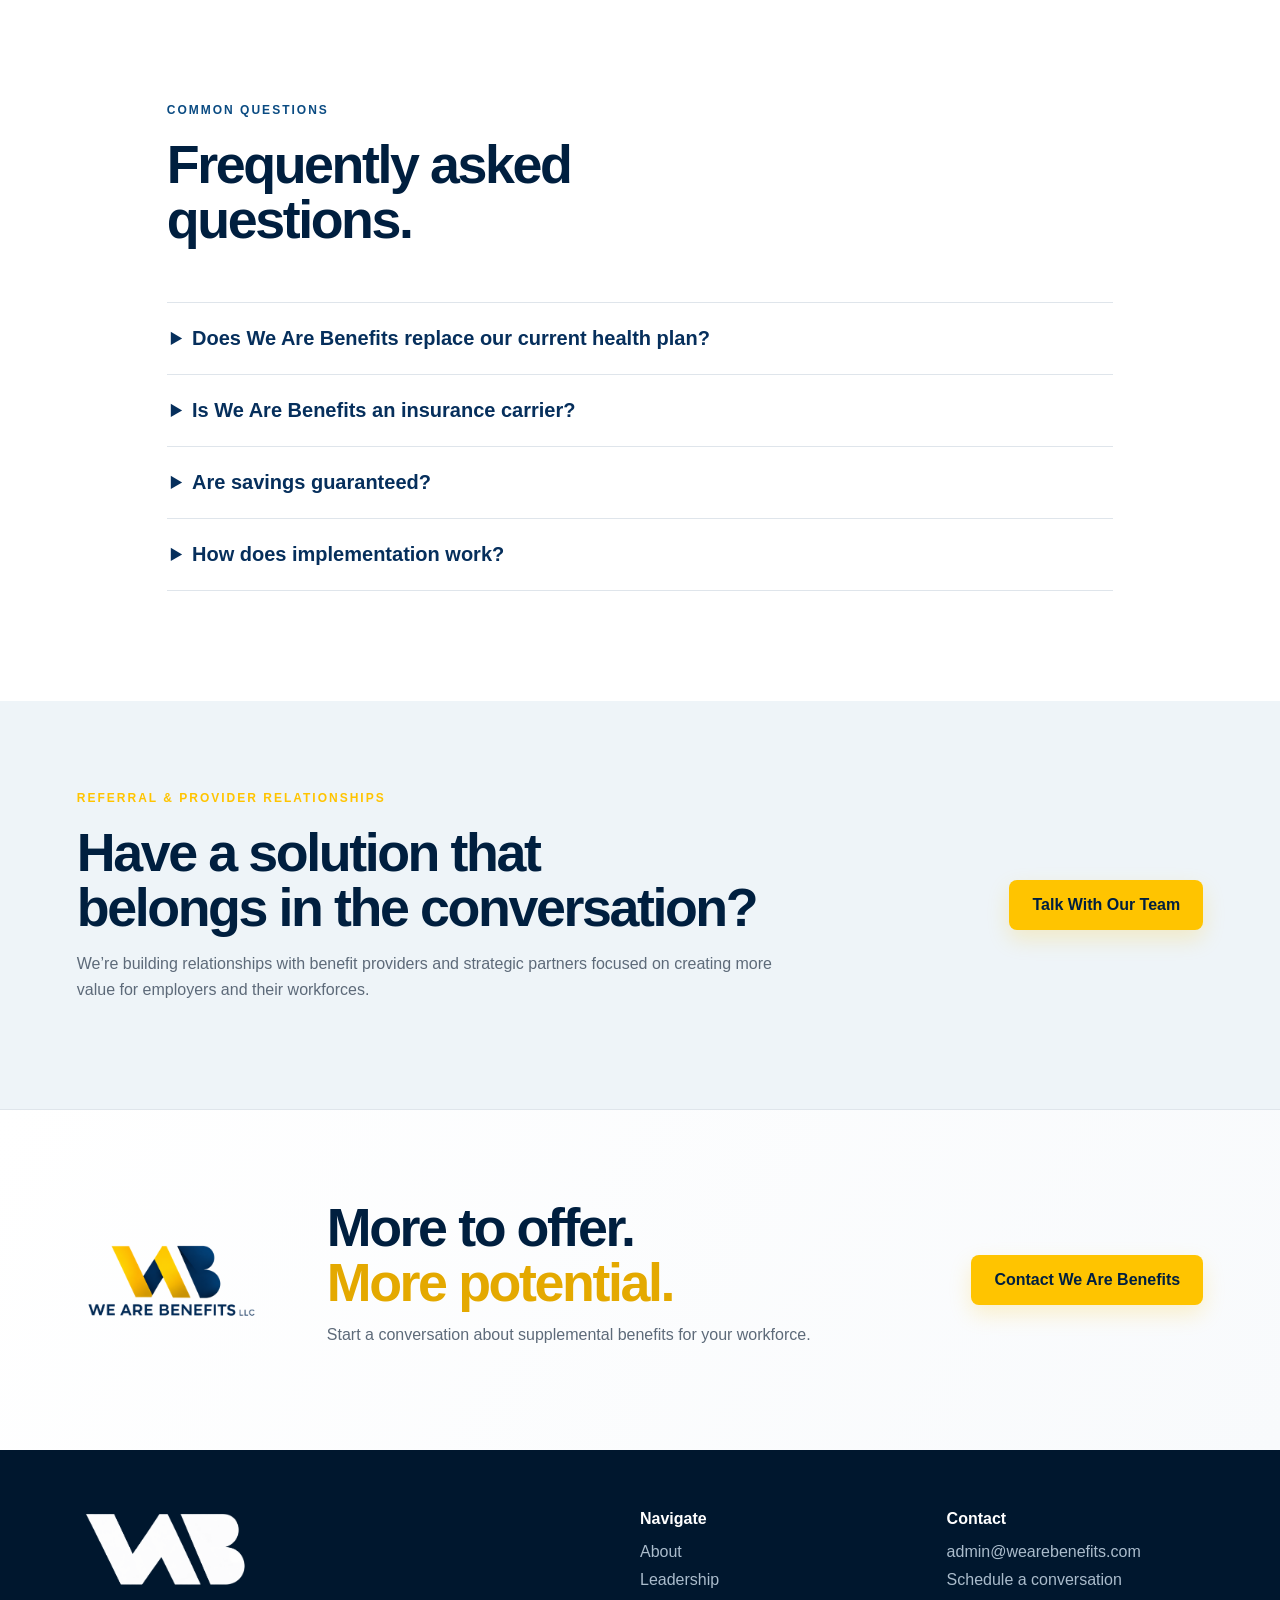
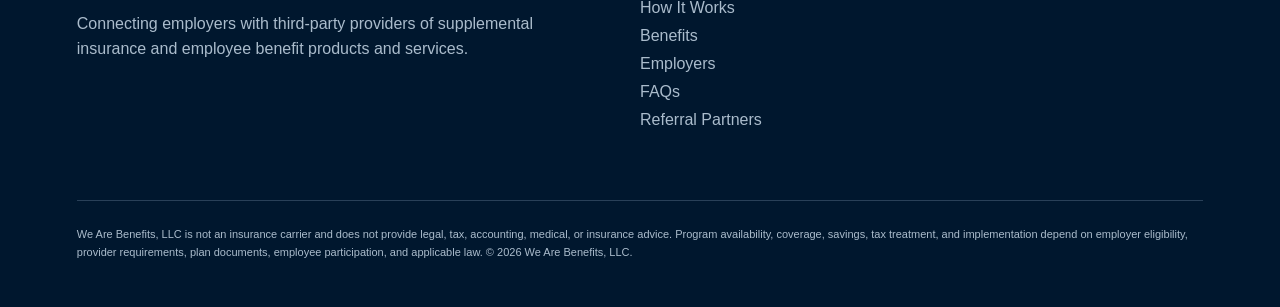
==== commit 8683f574: "Add files via upload" ====
--- a/index.html
+++ b/index.html
@@ -1,14 +1,647 @@
-<!doctype html><html lang="en"><head><meta charset="utf-8"><meta name="viewport" content="width=device-width,initial-scale=1"><title>We Are Benefits | Better Benefits. Smarter Savings.</title><link rel="stylesheet" href="styles.css"><link rel="stylesheet" href="pages-additions.css"></head><body>
-<header class="site-header"><a class="brand" href="index.html"><img src="wab-logo-yb-with-name.png" alt="We Are Benefits LLC"></a><button class="menu" aria-label="Toggle menu">☰</button><nav><a href="index.html">Home</a><a href="about.html">About</a><a href="leadership.html">Leadership</a><a href="index.html#how">How It Works</a><a href="index.html#benefits">Benefits</a><a href="index.html#employers">Employers</a><a href="faq.html">FAQs</a><a href="referral-partners.html">Referral Partners</a><a href="index.html#contact">Contact</a></nav><a class="btn btn-small" href="index.html#contact">Schedule a Call</a></header>
-<main id="home">
-<section class="hero"><div class="hero-copy"><div class="eyebrow">SUPPLEMENTAL BENEFITS • SMARTER STRUCTURE</div><h1>Better benefits.<br><span>Smarter savings.</span></h1><p>Connect your workforce with meaningful supplemental benefits while exploring smarter, tax-efficient program structures designed to complement what you already offer.</p><div class="actions"><a class="btn" href="#contact">See If Your Business Qualifies</a><a class="text-link" href="#how">See how it works →</a></div><div class="trust"><b>Built around your workforce.</b><span>Provider-led administration</span><span>Voluntary participation</span><span>Low-touch implementation</span></div></div><div class="hero-art"><div class="gold-slab"></div><div class="dashboard"><div class="dash-top"><span>Potential Employer Impact</span><b>Illustrative</b></div><div class="metric"><small>Annual potential</small><strong id="heroSavings">$30,000</strong><span>based on 50 participating employees</span></div><div class="bars"><i style="height:34%"></i><i style="height:45%"></i><i style="height:52%"></i><i style="height:67%"></i><i style="height:78%"></i><i style="height:94%"></i></div><div class="mini-grid"><div><small>Benefits</small><b>Enhanced</b></div><div><small>Setup</small><b>Low-touch</b></div></div></div></div></section>
-<section class="stat-strip"><div><b>More</b><span>employee benefit options</span></div><div><b>24/7</b><span>care options may be available</span></div><div><b>Flexible</b><span>provider solutions</span></div><div><b>Simple</b><span>employer coordination</span></div></section>
-<section class="section problem" id="about"><div class="section-head"><div><div class="eyebrow">THE CHALLENGE</div><h2>When traditional benefits<br>don’t go far enough.</h2></div><p>Employees increasingly expect benefits that are accessible, useful, and easy to understand. We help employers explore supplemental programs that can fill gaps without replacing their core plan.</p></div><div class="cards"><article><span>01</span><h3>High Out-of-Pocket Costs</h3><p>Deductibles and copays can make everyday care feel out of reach.</p></article><article><span>02</span><h3>Coverage Gaps</h3><p>Traditional plans may leave room for supplemental services and support.</p></article><article><span>03</span><h3>Rising Employer Costs</h3><p>Employers need ways to strengthen their offering while managing costs responsibly.</p></article><article><span>04</span><h3>Retention Pressure</h3><p>Useful benefits can be one part of a stronger employee value proposition.</p></article></div></section>
-<section class="navy-section" id="benefits"><div class="section-head light"><div><div class="eyebrow gold">A SMARTER BENEFITS LAYER</div><h2>More value for your team.<br>Designed to fit alongside your plan.</h2></div><p>We Are Benefits connects employers with third-party benefit providers and helps coordinate solutions suited to their workforce.</p></div><div class="benefit-grid"><div class="benefit-feature"><div class="orb">WAB</div><h3>One connection. Multiple possibilities.</h3><p>Explore supplemental benefit solutions through provider partners, with implementation and servicing handled by the appropriate providers and licensed entities.</p><a href="#contact">Explore options →</a></div><div class="benefit-list"><div><b>✦</b><span><strong>Telehealth Access</strong><small>Convenient care options for employees and families.</small></span></div><div><b>✦</b><span><strong>Prescription Support</strong><small>Programs may include access to common medications.</small></span></div><div><b>✦</b><span><strong>Mental & Wellness Support</strong><small>Additional resources designed around everyday wellbeing.</small></span></div><div><b>✦</b><span><strong>Preventive & Supplemental Benefits</strong><small>Provider offerings can expand the value of your existing package.</small></span></div></div></div></section>
-<section class="section" id="employers"><div class="section-head"><div><div class="eyebrow">WHY WE ARE BENEFITS</div><h2>Built for employers.<br>Useful for employees.</h2></div><p>Our role is to simplify discovery and connect your organization with third-party providers that can evaluate, implement, enroll, and service their programs.</p></div><div class="three"><article><div class="icon">↗</div><h3>Potential Cost Efficiency</h3><p>Some qualifying program structures may create payroll tax efficiencies depending on plan design, participation, payroll profile, and applicable rules.</p></article><article><div class="icon">＋</div><h3>Enhance, Don’t Replace</h3><p>Supplemental programs can be designed to sit alongside your existing health and benefits strategy.</p></article><article><div class="icon">◎</div><h3>Provider-Led Support</h3><p>Benefit providers remain responsible for administration, enrollment, fulfillment, and servicing of their respective offerings.</p></article></div></section>
-<section class="process" id="how"><div class="section-head"><div><div class="eyebrow">HOW IT WORKS</div><h2>A simple path from<br>discovery to rollout.</h2></div><p>We help make the front end simple, then coordinate with the right providers for evaluation and implementation.</p></div><div class="steps"><div><span>01</span><h3>Discover</h3><p>We learn about your workforce, current benefits, and goals.</p></div><div><span>02</span><h3>Match</h3><p>We identify provider solutions that may align with your needs.</p></div><div><span>03</span><h3>Evaluate</h3><p>The provider reviews eligibility, structure, pricing, and program details.</p></div><div><span>04</span><h3>Implement</h3><p>The appropriate provider and licensed parties coordinate enrollment and launch.</p></div></div></section>
-<section class="calculator" id="calculator"><div class="calc-copy"><div class="eyebrow gold">ILLUSTRATIVE SAVINGS MODEL</div><h2>Model potential<br>payroll tax efficiency.</h2><p>Adjust the employee count to see a simple illustration using an assumption of up to <b>$50 per participating employee per month</b>.</p><p class="fine">Illustrative only. Actual results are not guaranteed and depend on eligibility, employee elections, plan design, payroll profile, applicable federal and state rules, and provider terms.</p></div><div class="calc-box"><label for="employees">Number of participating employees</label><div class="counter"><button id="minus">−</button><input id="employees" type="number" min="1" max="10000" value="50"><button id="plus">+</button></div><input id="range" type="range" min="1" max="500" value="50"><div class="result"><small>POTENTIAL ANNUAL EFFICIENCY</small><strong id="annual">$30,000</strong><span>per year</span></div><div class="calc-stats"><div><small>Monthly Potential</small><b id="monthly">$2,500</b></div><div><small>Illustrative Rate</small><b>Up to $50/mo</b></div></div><a class="btn full" href="#contact">Get a Customized Analysis</a></div></section>
-<section class="section faq" id="faq"><div class="section-head"><div><div class="eyebrow">COMMON QUESTIONS</div><h2>Frequently asked<br>questions.</h2></div></div><details><summary>Does We Are Benefits replace our current health plan?</summary><p>No. Our focus is connecting employers with supplemental benefit providers whose programs may complement existing benefits.</p></details><details><summary>Is We Are Benefits an insurance carrier?</summary><p>No. Insurance products, where applicable, should be offered through appropriately licensed individuals and entities. Third-party providers are responsible for their respective products and services.</p></details><details><summary>Are savings guaranteed?</summary><p>No. Any savings examples are illustrative. Actual results depend on eligibility, plan structure, participation, payroll facts, applicable law, and provider terms.</p></details><details><summary>How does implementation work?</summary><p>After an initial discovery and provider match, the selected provider handles the applicable program evaluation, administration, enrollment, fulfillment, and servicing.</p></details></section>
-<section class="partners" id="partners"><div><div class="eyebrow gold">REFERRAL & PROVIDER RELATIONSHIPS</div><h2>Have a solution that<br>belongs in the conversation?</h2><p>We’re building relationships with benefit providers and strategic partners focused on creating more value for employers and their workforces.</p></div><a class="btn" href="#contact">Talk With Our Team</a></section>
-<section class="contact" id="contact"><img src="wab-logo-yb-with-name.png" alt="We Are Benefits LLC"><div><h2>More to offer.<br><span>More potential.</span></h2><p>Start a conversation about supplemental benefits for your workforce.</p></div><a class="btn" href="mailto:admin@wearebenefits.com">Contact We Are Benefits</a></section>
-</main><footer><div><img src="WAB_Logo_YW.png" alt="We Are Benefits LLC"><p>Connecting employers with third-party providers of supplemental insurance and employee benefit products and services.</p></div><div><b>Navigate</b><a href="index.html">Home</a><a href="about.html">About</a><a href="leadership.html">Leadership</a><a href="index.html#how">How It Works</a><a href="index.html#benefits">Benefits</a><a href="index.html#employers">Employers</a><a href="faq.html">FAQs</a><a href="referral-partners.html">Referral Partners</a></div><div><b>Contact</b><a href="index.html#contact">Contact</a><a href="mailto:admin@wearebenefits.com">admin@wearebenefits.com</a><a href="index.html#contact">Schedule a conversation</a></div><p class="legal">We Are Benefits, LLC is not an insurance carrier and does not provide legal, tax, accounting, medical, or insurance advice. Program availability, coverage, savings, tax treatment, and implementation depend on employer eligibility, provider requirements, plan documents, employee participation, and applicable law. © 2026 We Are Benefits, LLC.</p></footer><script src="script.js"></script></body></html>
+<!DOCTYPE html>
+<html lang="en">
+ <head>
+  <meta charset="utf-8"/>
+  <meta content="width=device-width,initial-scale=1" name="viewport"/>
+  <title>
+   We Are Benefits | Better Benefits. Smarter Savings.
+  </title>
+  <link href="styles.css" rel="stylesheet"/>
+  <link href="pages-additions.css" rel="stylesheet"/>
+ </head>
+ <body>
+  <header class="site-header">
+   <a class="brand" href="index.html">
+    <img alt="We Are Benefits LLC" src="wab-logo-yb-with-name.png"/>
+   </a>
+   <button aria-label="Toggle menu" class="menu">
+    ☰
+   </button>
+   <nav>
+    <a href="about.html">
+     About
+    </a>
+    <a href="leadership.html">
+     Leadership
+    </a>
+    <a href="index.html#how">
+     How It Works
+    </a>
+    <a href="index.html#benefits">
+     Benefits
+    </a>
+    <a href="index.html#employers">
+     Employers
+    </a>
+    <a href="faq.html">
+     FAQs
+    </a>
+    <a href="referral-partners.html">
+     Referral Partners
+    </a>
+   </nav>
+   <a class="btn btn-small" href="index.html#contact">
+    Schedule a Call
+   </a>
+  </header>
+  <main id="home">
+   <section class="hero">
+    <div class="hero-copy">
+     <div class="eyebrow">
+      SUPPLEMENTAL BENEFITS &bull; SMARTER STRUCTURE
+     </div>
+     <h1>
+      Better benefits.
+      <br/>
+      <span>
+       Smarter savings.
+      </span>
+     </h1>
+     <p>
+      Connect your workforce with meaningful supplemental benefits while exploring smarter, tax-efficient program structures designed to complement what you already offer.
+     </p>
+     <div class="actions">
+      <a class="btn" href="#contact">
+       See If Your Business Qualifies
+      </a>
+      <a class="text-link" href="#how">
+       See how it works &rarr;
+      </a>
+     </div>
+     <div class="trust">
+      <b>
+       Built around your workforce.
+      </b>
+      <span>
+       Provider-led administration
+      </span>
+      <span>
+       Voluntary participation
+      </span>
+      <span>
+       Low-touch implementation
+      </span>
+     </div>
+    </div>
+    <div class="hero-art">
+     <div class="gold-slab">
+     </div>
+     <div class="dashboard">
+      <div class="dash-top">
+       <span>
+        Potential Employer Impact
+       </span>
+       <b>
+        Illustrative
+       </b>
+      </div>
+      <div class="metric">
+       <small>
+        Annual potential
+       </small>
+       <strong id="heroSavings">
+        $30,000
+       </strong>
+       <span>
+        based on 50 participating employees
+       </span>
+      </div>
+      <div class="bars">
+       <i style="height:34%">
+       </i>
+       <i style="height:45%">
+       </i>
+       <i style="height:52%">
+       </i>
+       <i style="height:67%">
+       </i>
+       <i style="height:78%">
+       </i>
+       <i style="height:94%">
+       </i>
+      </div>
+      <div class="mini-grid">
+       <div>
+        <small>
+         Benefits
+        </small>
+        <b>
+         Enhanced
+        </b>
+       </div>
+       <div>
+        <small>
+         Setup
+        </small>
+        <b>
+         Low-touch
+        </b>
+       </div>
+      </div>
+     </div>
+    </div>
+   </section>
+   <section class="stat-strip">
+    <div>
+     <b>
+      More
+     </b>
+     <span>
+      employee benefit options
+     </span>
+    </div>
+    <div>
+     <b>
+      24/7
+     </b>
+     <span>
+      care options may be available
+     </span>
+    </div>
+    <div>
+     <b>
+      Flexible
+     </b>
+     <span>
+      provider solutions
+     </span>
+    </div>
+    <div>
+     <b>
+      Simple
+     </b>
+     <span>
+      employer coordination
+     </span>
+    </div>
+   </section>
+   <section class="section problem" id="about">
+    <div class="section-head">
+     <div>
+      <div class="eyebrow">
+       THE CHALLENGE
+      </div>
+      <h2>
+       When traditional benefits
+       <br/>
+       don&rsquo;t go far enough.
+      </h2>
+     </div>
+     <p>
+      Employees increasingly expect benefits that are accessible, useful, and easy to understand. We help employers explore supplemental programs that can fill gaps without replacing their core plan.
+     </p>
+    </div>
+    <div class="cards">
+     <article>
+      <span>
+       01
+      </span>
+      <h3>
+       High Out-of-Pocket Costs
+      </h3>
+      <p>
+       Deductibles and copays can make everyday care feel out of reach.
+      </p>
+     </article>
+     <article>
+      <span>
+       02
+      </span>
+      <h3>
+       Coverage Gaps
+      </h3>
+      <p>
+       Traditional plans may leave room for supplemental services and support.
+      </p>
+     </article>
+     <article>
+      <span>
+       03
+      </span>
+      <h3>
+       Rising Employer Costs
+      </h3>
+      <p>
+       Employers need ways to strengthen their offering while managing costs responsibly.
+      </p>
+     </article>
+     <article>
+      <span>
+       04
+      </span>
+      <h3>
+       Retention Pressure
+      </h3>
+      <p>
+       Useful benefits can be one part of a stronger employee value proposition.
+      </p>
+     </article>
+    </div>
+   </section>
+   <section class="navy-section" id="benefits">
+    <div class="section-head light">
+     <div>
+      <div class="eyebrow gold">
+       A SMARTER BENEFITS LAYER
+      </div>
+      <h2>
+       More value for your team.
+       <br/>
+       Designed to fit alongside your plan.
+      </h2>
+     </div>
+     <p>
+      We Are Benefits connects employers with third-party benefit providers and helps coordinate solutions suited to their workforce.
+     </p>
+    </div>
+    <div class="benefit-grid">
+     <div class="benefit-feature">
+      <div class="orb">
+       WAB
+      </div>
+      <h3>
+       One connection. Multiple possibilities.
+      </h3>
+      <p>
+       Explore supplemental benefit solutions through provider partners, with implementation and servicing handled by the appropriate providers and licensed entities.
+      </p>
+      <a href="#contact">
+       Explore options &rarr;
+      </a>
+     </div>
+     <div class="benefit-list">
+      <div>
+       <b>
+        ✦
+       </b>
+       <span>
+        <strong>
+         Telehealth Access
+        </strong>
+        <small>
+         Convenient care options for employees and families.
+        </small>
+       </span>
+      </div>
+      <div>
+       <b>
+        ✦
+       </b>
+       <span>
+        <strong>
+         Prescription Support
+        </strong>
+        <small>
+         Programs may include access to common medications.
+        </small>
+       </span>
+      </div>
+      <div>
+       <b>
+        ✦
+       </b>
+       <span>
+        <strong>
+         Mental &amp; Wellness Support
+        </strong>
+        <small>
+         Additional resources designed around everyday wellbeing.
+        </small>
+       </span>
+      </div>
+      <div>
+       <b>
+        ✦
+       </b>
+       <span>
+        <strong>
+         Preventive &amp; Supplemental Benefits
+        </strong>
+        <small>
+         Provider offerings can expand the value of your existing package.
+        </small>
+       </span>
+      </div>
+     </div>
+    </div>
+   </section>
+   <section class="section" id="employers">
+    <div class="section-head">
+     <div>
+      <div class="eyebrow">
+       WHY WE ARE BENEFITS
+      </div>
+      <h2>
+       Built for employers.
+       <br/>
+       Useful for employees.
+      </h2>
+     </div>
+     <p>
+      Our role is to simplify discovery and connect your organization with third-party providers that can evaluate, implement, enroll, and service their programs.
+     </p>
+    </div>
+    <div class="three">
+     <article>
+      <div class="icon">
+       &nearrow;
+      </div>
+      <h3>
+       Potential Cost Efficiency
+      </h3>
+      <p>
+       Some qualifying program structures may create payroll tax efficiencies depending on plan design, participation, payroll profile, and applicable rules.
+      </p>
+     </article>
+     <article>
+      <div class="icon">
+       ＋
+      </div>
+      <h3>
+       Enhance, Don&rsquo;t Replace
+      </h3>
+      <p>
+       Supplemental programs can be designed to sit alongside your existing health and benefits strategy.
+      </p>
+     </article>
+     <article>
+      <div class="icon">
+       ◎
+      </div>
+      <h3>
+       Provider-Led Support
+      </h3>
+      <p>
+       Benefit providers remain responsible for administration, enrollment, fulfillment, and servicing of their respective offerings.
+      </p>
+     </article>
+    </div>
+   </section>
+   <section class="process" id="how">
+    <div class="section-head">
+     <div>
+      <div class="eyebrow">
+       HOW IT WORKS
+      </div>
+      <h2>
+       A simple path from
+       <br/>
+       discovery to rollout.
+      </h2>
+     </div>
+     <p>
+      We help make the front end simple, then coordinate with the right providers for evaluation and implementation.
+     </p>
+    </div>
+    <div class="steps">
+     <div>
+      <span>
+       01
+      </span>
+      <h3>
+       Discover
+      </h3>
+      <p>
+       We learn about your workforce, current benefits, and goals.
+      </p>
+     </div>
+     <div>
+      <span>
+       02
+      </span>
+      <h3>
+       Match
+      </h3>
+      <p>
+       We identify provider solutions that may align with your needs.
+      </p>
+     </div>
+     <div>
+      <span>
+       03
+      </span>
+      <h3>
+       Evaluate
+      </h3>
+      <p>
+       The provider reviews eligibility, structure, pricing, and program details.
+      </p>
+     </div>
+     <div>
+      <span>
+       04
+      </span>
+      <h3>
+       Implement
+      </h3>
+      <p>
+       The appropriate provider and licensed parties coordinate enrollment and launch.
+      </p>
+     </div>
+    </div>
+   </section>
+   <section class="calculator" id="calculator">
+    <div class="calc-copy">
+     <div class="eyebrow gold">
+      ILLUSTRATIVE SAVINGS MODEL
+     </div>
+     <h2>
+      Model potential
+      <br/>
+      payroll tax efficiency.
+     </h2>
+     <p>
+      Adjust the employee count to see a simple illustration using an assumption of up to
+      <b>
+       $50 per participating employee per month
+      </b>
+      .
+     </p>
+     <p class="fine">
+      Illustrative only. Actual results are not guaranteed and depend on eligibility, employee elections, plan design, payroll profile, applicable federal and state rules, and provider terms.
+     </p>
+    </div>
+    <div class="calc-box">
+     <label for="employees">
+      Number of participating employees
+     </label>
+     <div class="counter">
+      <button id="minus">
+       &minus;
+      </button>
+      <input id="employees" max="10000" min="1" type="number" value="50"/>
+      <button id="plus">
+       +
+      </button>
+     </div>
+     <input id="range" max="500" min="1" type="range" value="50"/>
+     <div class="result">
+      <small>
+       POTENTIAL ANNUAL EFFICIENCY
+      </small>
+      <strong id="annual">
+       $30,000
+      </strong>
+      <span>
+       per year
+      </span>
+     </div>
+     <div class="calc-stats">
+      <div>
+       <small>
+        Monthly Potential
+       </small>
+       <b id="monthly">
+        $2,500
+       </b>
+      </div>
+      <div>
+       <small>
+        Illustrative Rate
+       </small>
+       <b>
+        Up to $50/mo
+       </b>
+      </div>
+     </div>
+     <a class="btn full" href="#contact">
+      Get a Customized Analysis
+     </a>
+    </div>
+   </section>
+   <section class="section faq" id="faq">
+    <div class="section-head">
+     <div>
+      <div class="eyebrow">
+       COMMON QUESTIONS
+      </div>
+      <h2>
+       Frequently asked
+       <br/>
+       questions.
+      </h2>
+     </div>
+    </div>
+    <details>
+     <summary>
+      Does We Are Benefits replace our current health plan?
+     </summary>
+     <p>
+      No. Our focus is connecting employers with supplemental benefit providers whose programs may complement existing benefits.
+     </p>
+    </details>
+    <details>
+     <summary>
+      Is We Are Benefits an insurance carrier?
+     </summary>
+     <p>
+      No. Insurance products, where applicable, should be offered through appropriately licensed individuals and entities. Third-party providers are responsible for their respective products and services.
+     </p>
+    </details>
+    <details>
+     <summary>
+      Are savings guaranteed?
+     </summary>
+     <p>
+      No. Any savings examples are illustrative. Actual results depend on eligibility, plan structure, participation, payroll facts, applicable law, and provider terms.
+     </p>
+    </details>
+    <details>
+     <summary>
+      How does implementation work?
+     </summary>
+     <p>
+      After an initial discovery and provider match, the selected provider handles the applicable program evaluation, administration, enrollment, fulfillment, and servicing.
+     </p>
+    </details>
+   </section>
+   <section class="partners" id="partners">
+    <div>
+     <div class="eyebrow gold">
+      REFERRAL &amp; PROVIDER RELATIONSHIPS
+     </div>
+     <h2>
+      Have a solution that
+      <br/>
+      belongs in the conversation?
+     </h2>
+     <p>
+      We&rsquo;re building relationships with benefit providers and strategic partners focused on creating more value for employers and their workforces.
+     </p>
+    </div>
+    <a class="btn" href="#contact">
+     Talk With Our Team
+    </a>
+   </section>
+   <section class="contact" id="contact">
+    <img alt="We Are Benefits LLC" src="wab-logo-yb-with-name.png"/>
+    <div>
+     <h2>
+      More to offer.
+      <br/>
+      <span>
+       More potential.
+      </span>
+     </h2>
+     <p>
+      Start a conversation about supplemental benefits for your workforce.
+     </p>
+    </div>
+    <a class="btn" href="mailto:admin@wearebenefits.com">
+     Contact We Are Benefits
+    </a>
+   </section>
+  </main>
+  <footer>
+   <div>
+    <img alt="We Are Benefits LLC" src="WAB_Logo_YW.png"/>
+    <p>
+     Connecting employers with third-party providers of supplemental insurance and employee benefit products and services.
+    </p>
+   </div>
+   <div>
+    <b>
+     Navigate
+    </b>
+    <a href="about.html">
+     About
+    </a>
+    <a href="leadership.html">
+     Leadership
+    </a>
+    <a href="index.html#how">
+     How It Works
+    </a>
+    <a href="index.html#benefits">
+     Benefits
+    </a>
+    <a href="index.html#employers">
+     Employers
+    </a>
+    <a href="faq.html">
+     FAQs
+    </a>
+    <a href="referral-partners.html">
+     Referral Partners
+    </a>
+   </div>
+   <div>
+    <b>
+     Contact
+    </b>
+    <a href="mailto:admin@wearebenefits.com">
+     admin@wearebenefits.com
+    </a>
+    <a href="index.html#contact">
+     Schedule a conversation
+    </a>
+   </div>
+   <p class="legal">
+    We Are Benefits, LLC is not an insurance carrier and does not provide legal, tax, accounting, medical, or insurance advice. Program availability, coverage, savings, tax treatment, and implementation depend on employer eligibility, provider requirements, plan documents, employee participation, and applicable law. &copy; 2026 We Are Benefits, LLC.
+   </p>
+  </footer>
+  <script src="script.js">
+  </script>
+ </body>
+</html>
+
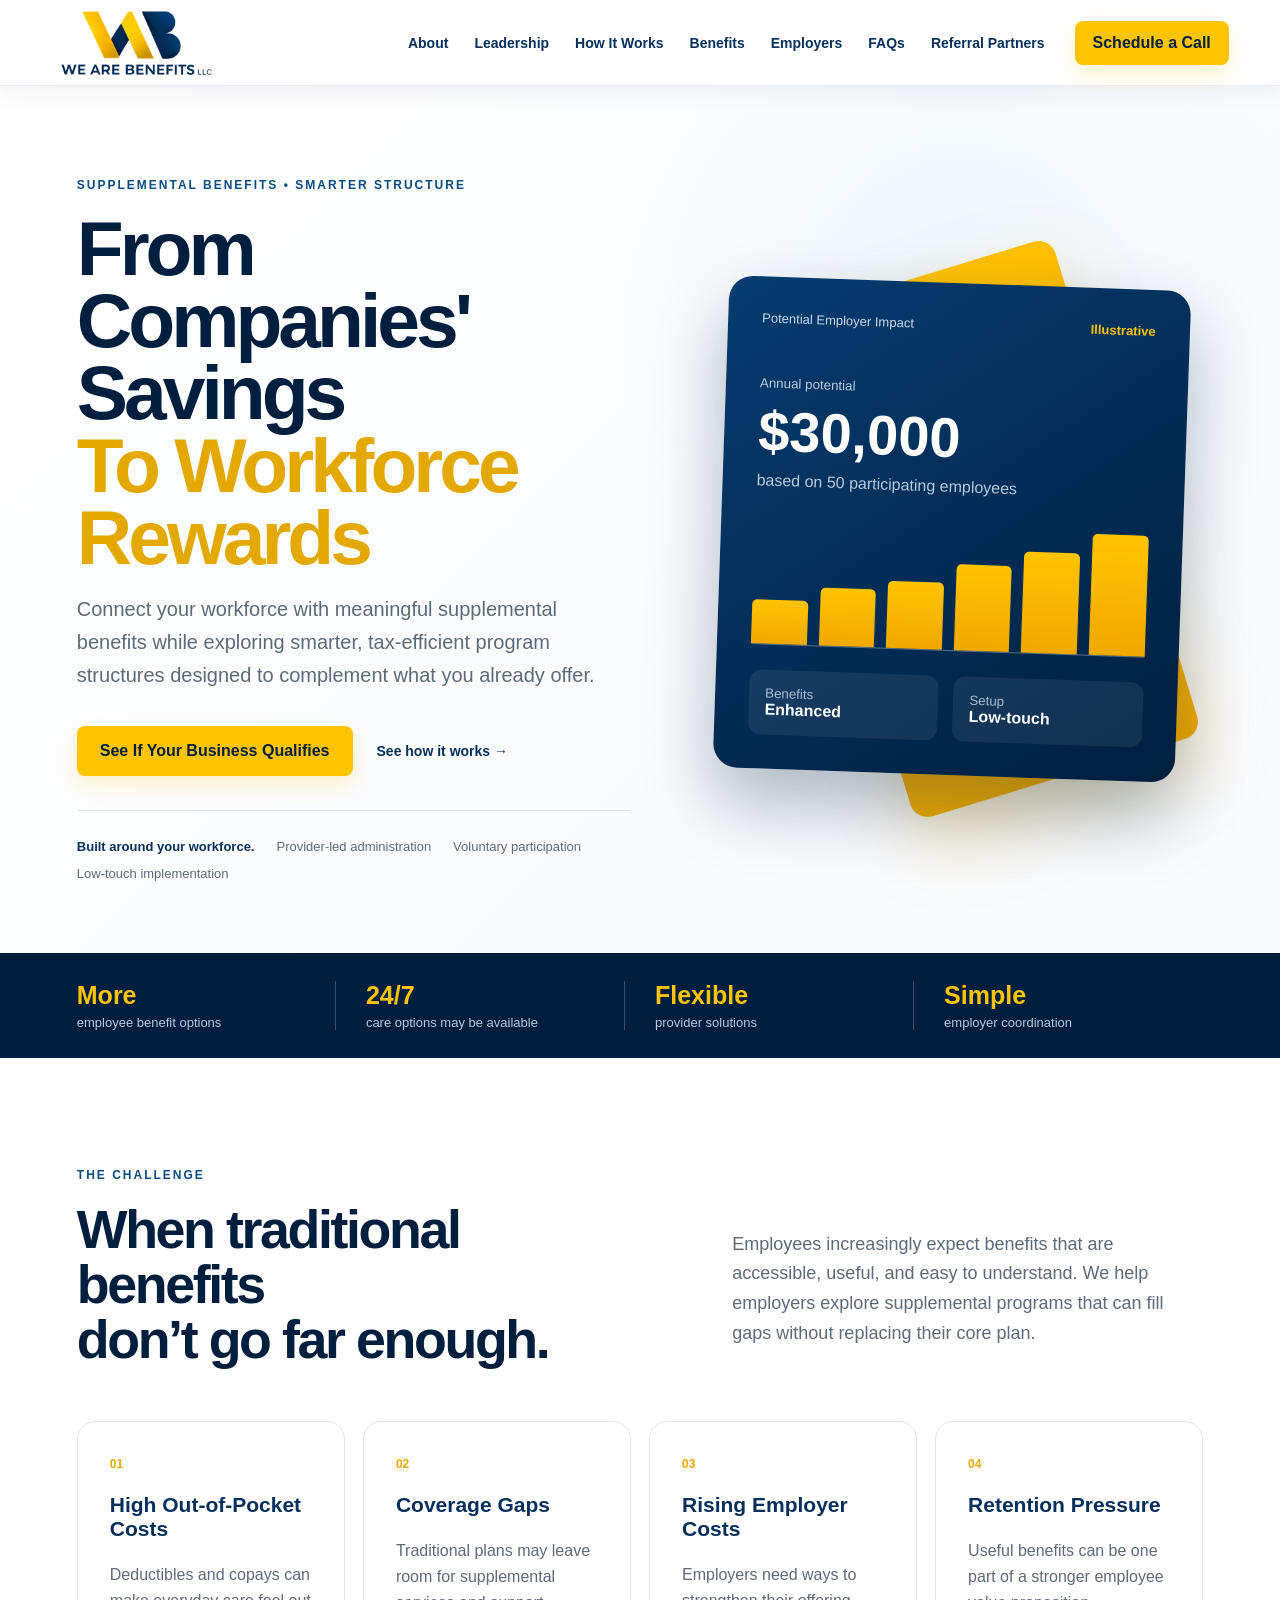
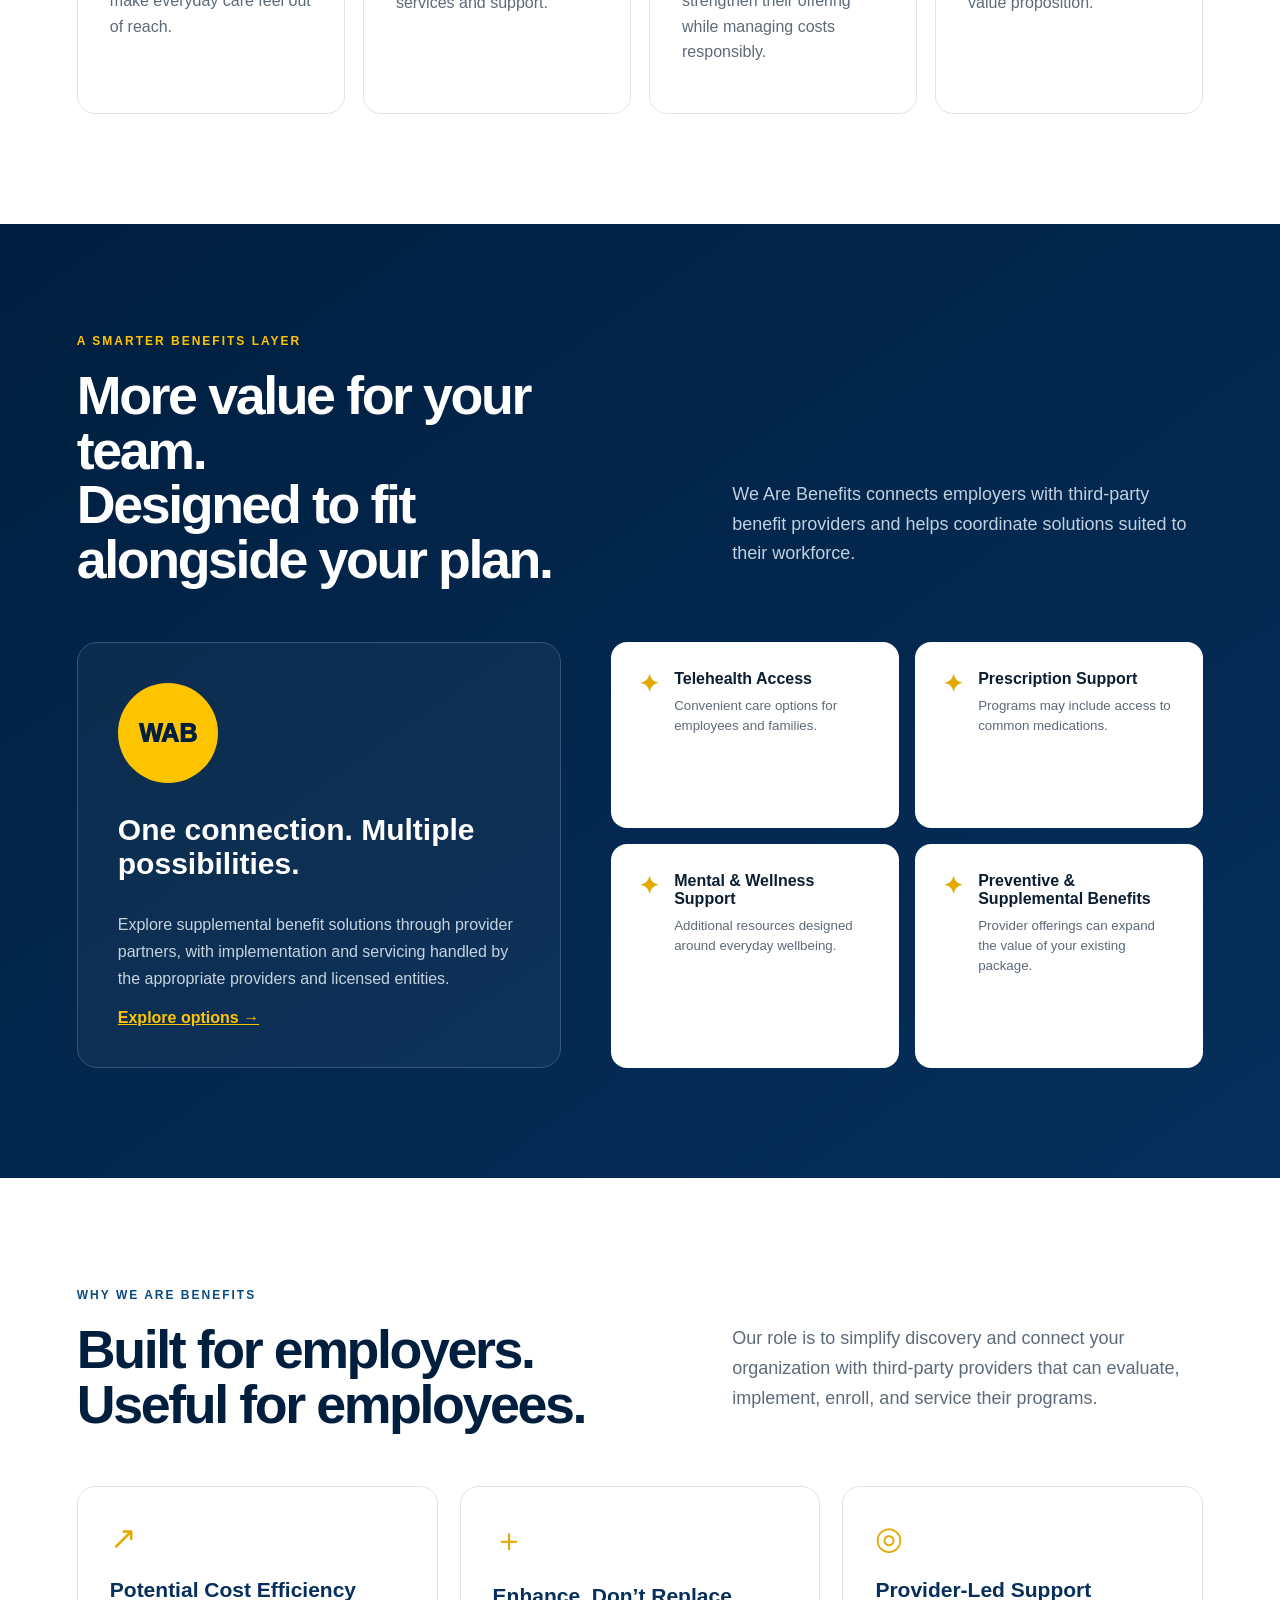
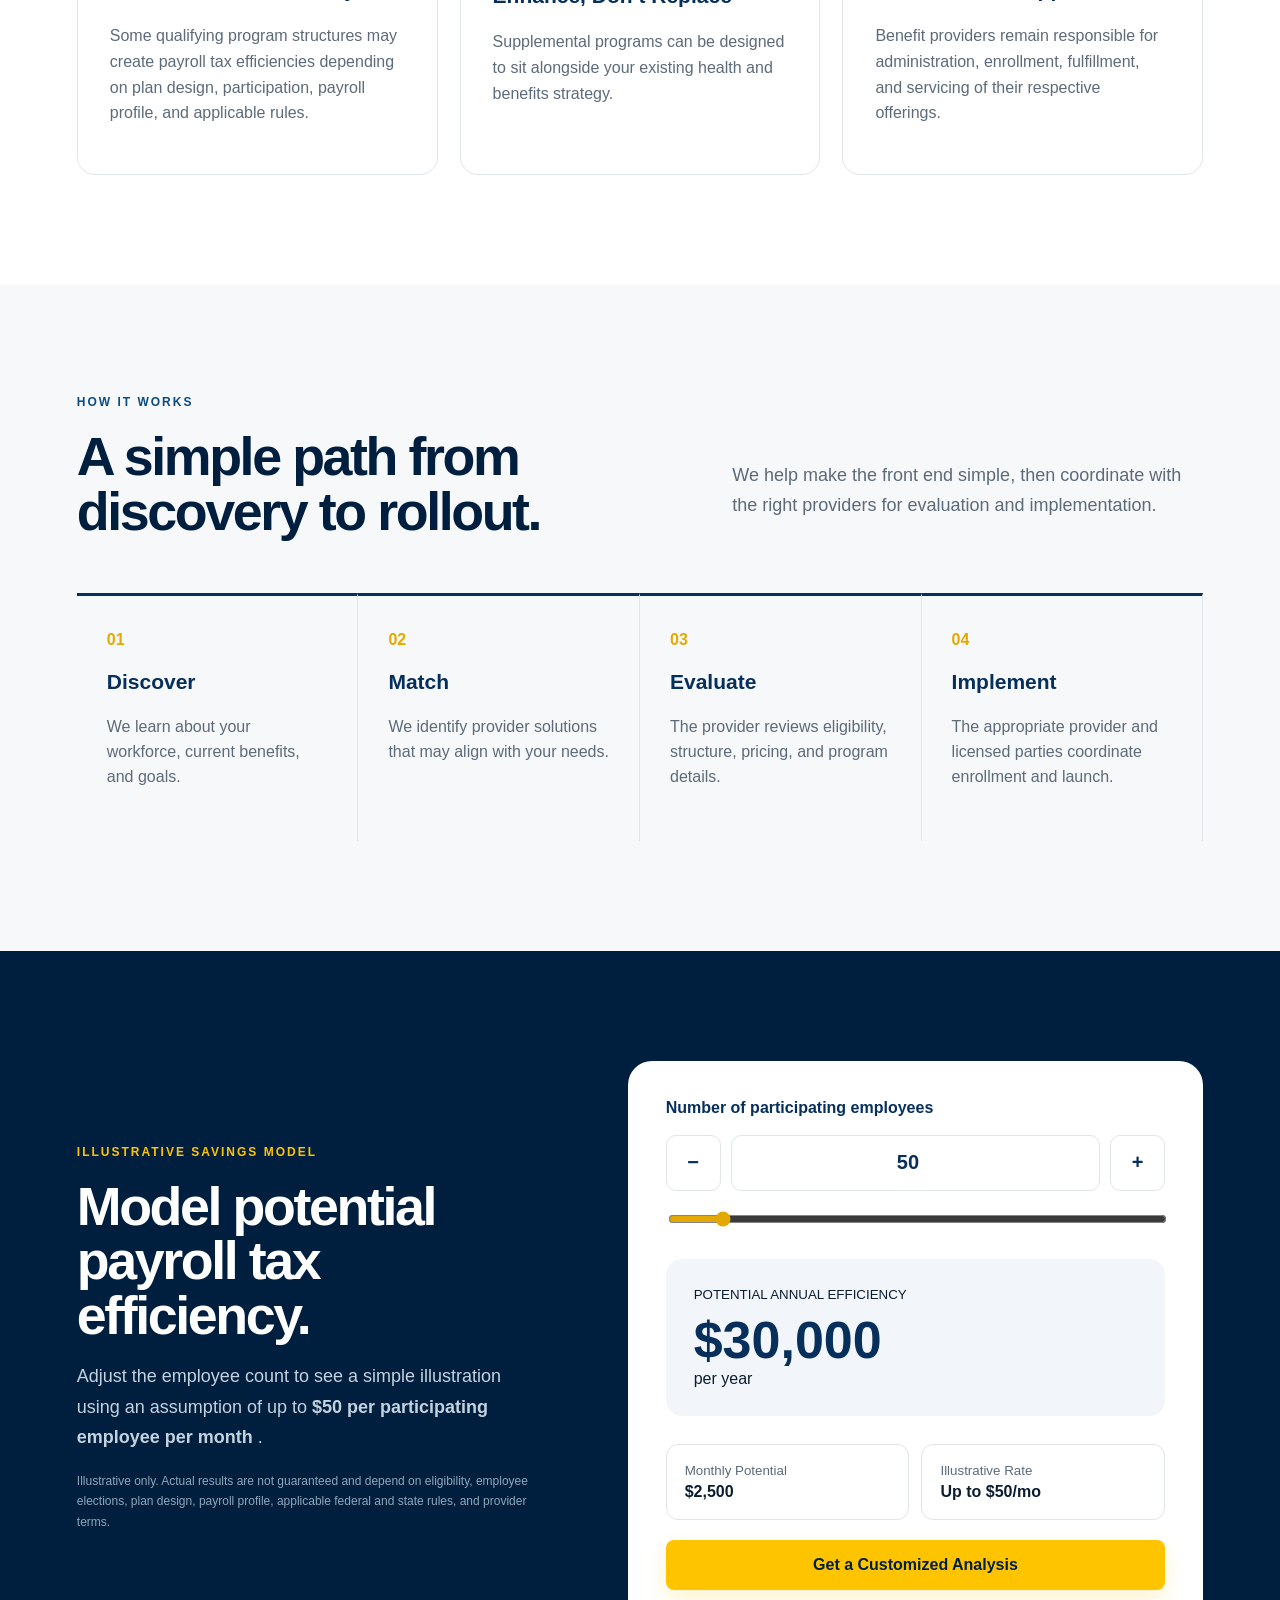
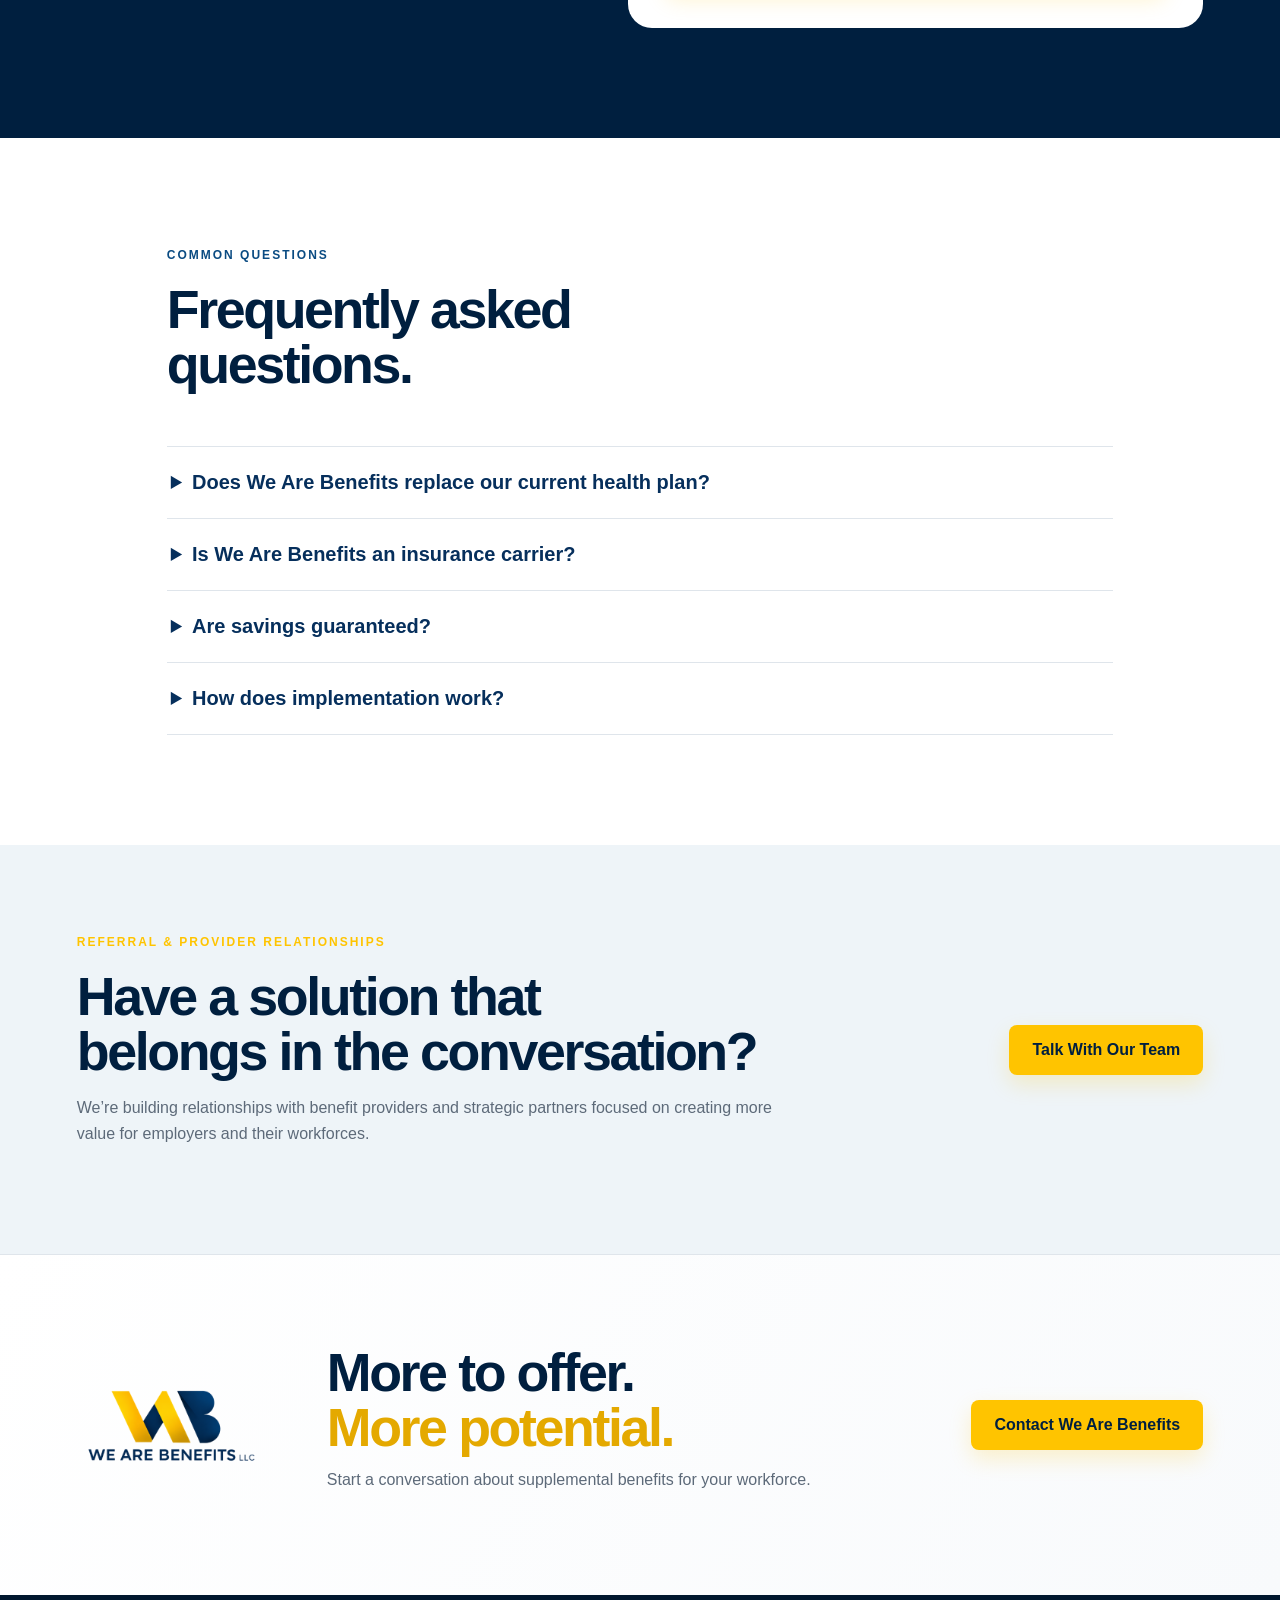
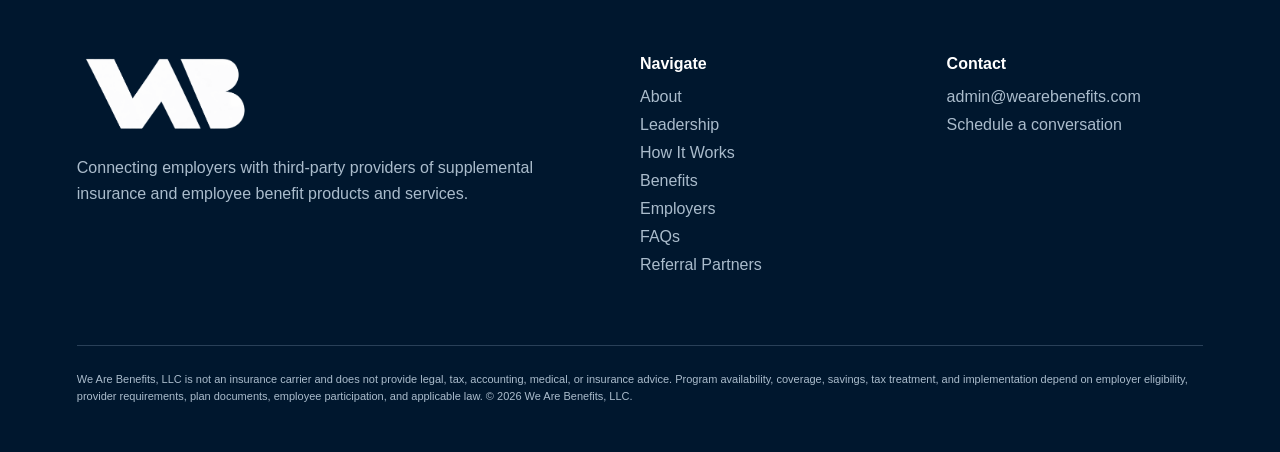
==== commit d84d1e6b: "Update title and headings in index.html" ====
--- a/index.html
+++ b/index.html
@@ -4,7 +4,7 @@
   <meta charset="utf-8"/>
   <meta content="width=device-width,initial-scale=1" name="viewport"/>
   <title>
-   We Are Benefits | Better Benefits. Smarter Savings.
+   We Are Benefits | From Companies' Savings To Workforce Rewards.
   </title>
   <link href="styles.css" rel="stylesheet"/>
   <link href="pages-additions.css" rel="stylesheet"/>
@@ -51,10 +51,10 @@
       SUPPLEMENTAL BENEFITS &bull; SMARTER STRUCTURE
      </div>
      <h1>
-      Better benefits.
+      From Companies' Savings
       <br/>
       <span>
-       Smarter savings.
+       To Workforce Rewards
       </span>
      </h1>
      <p>
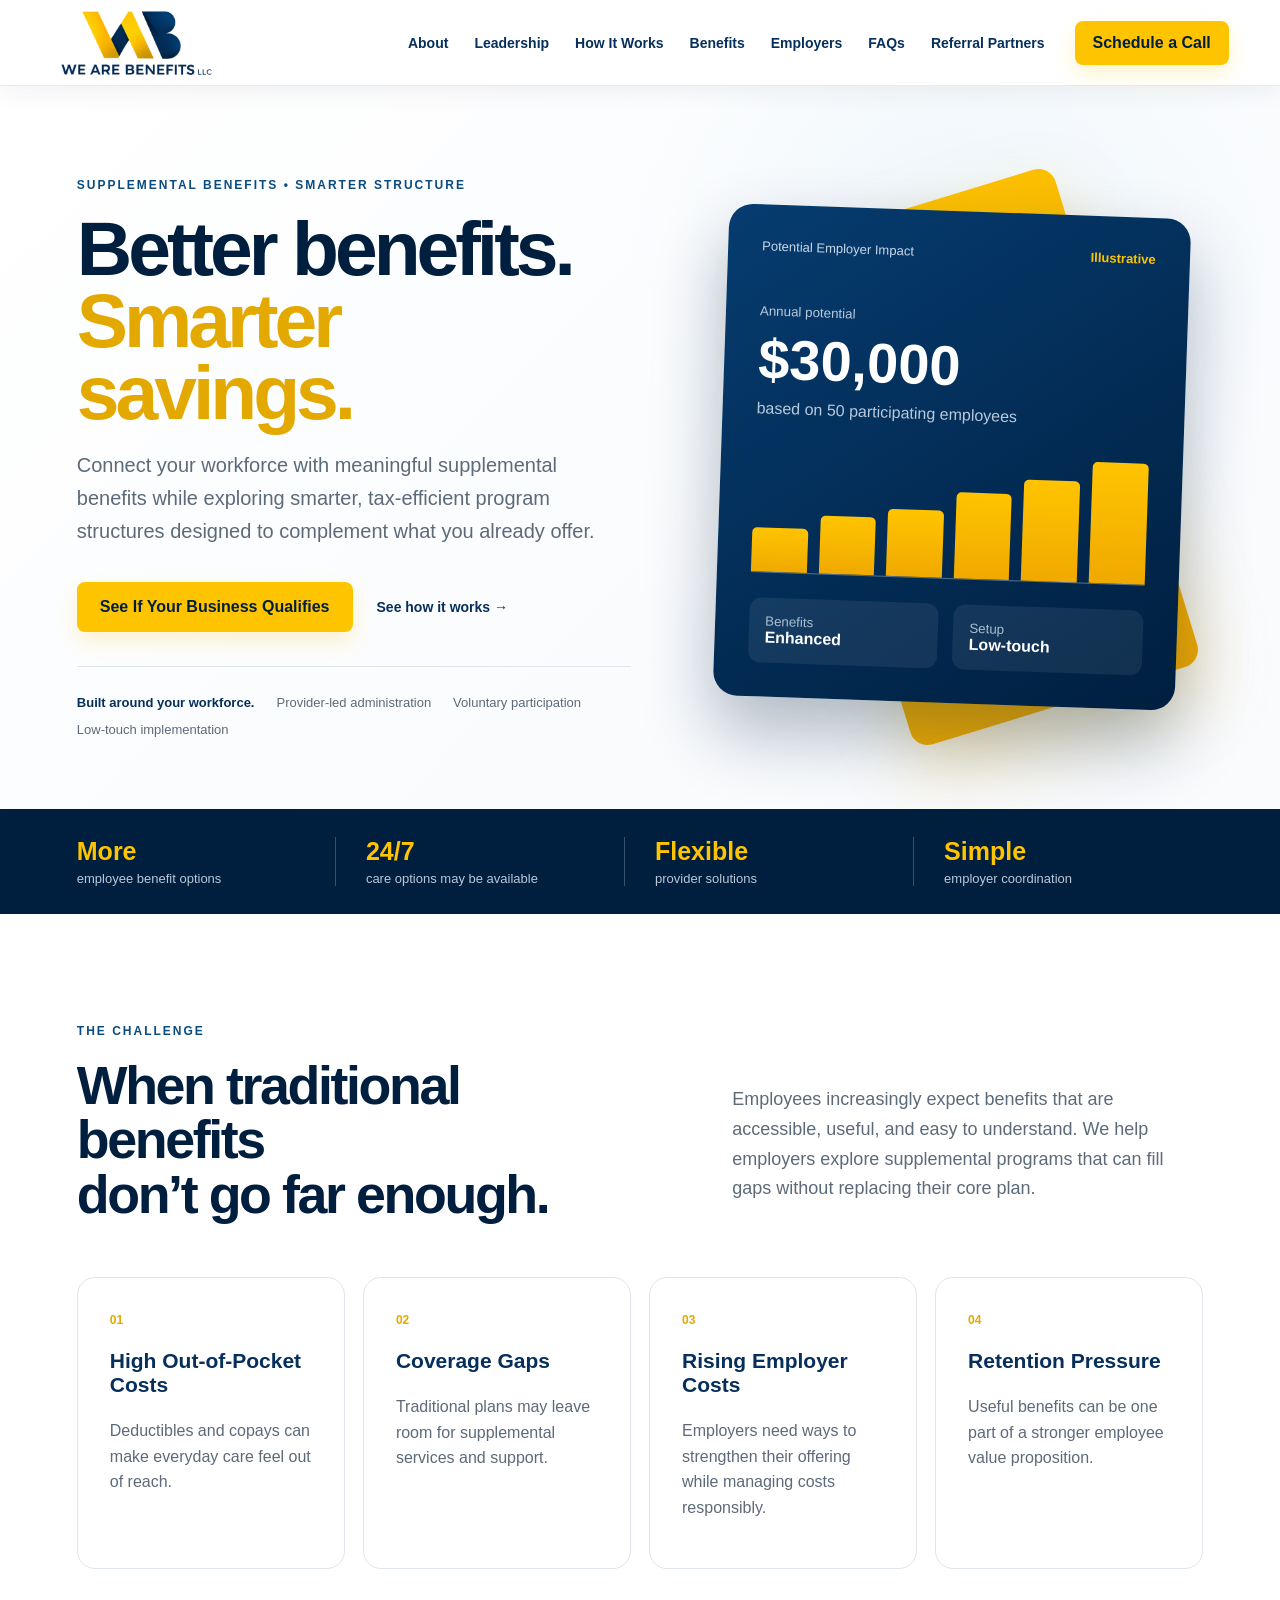
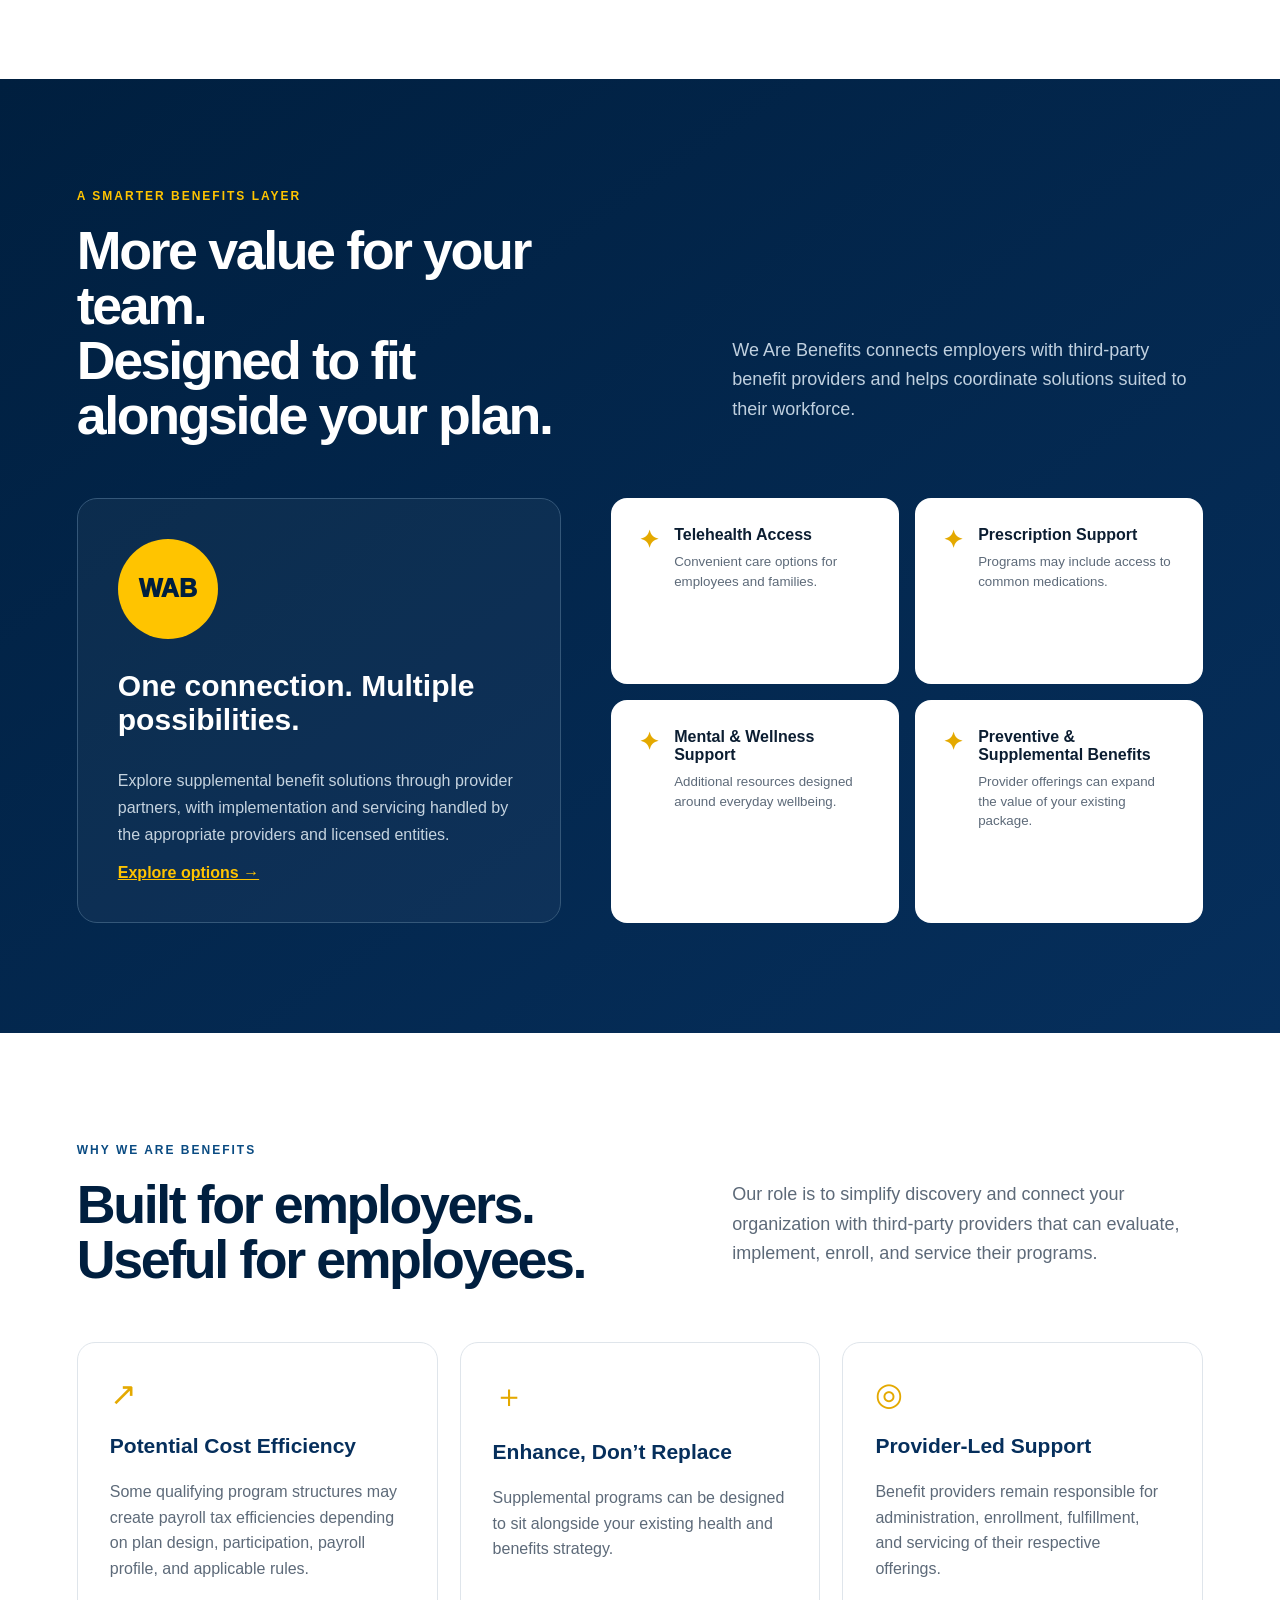
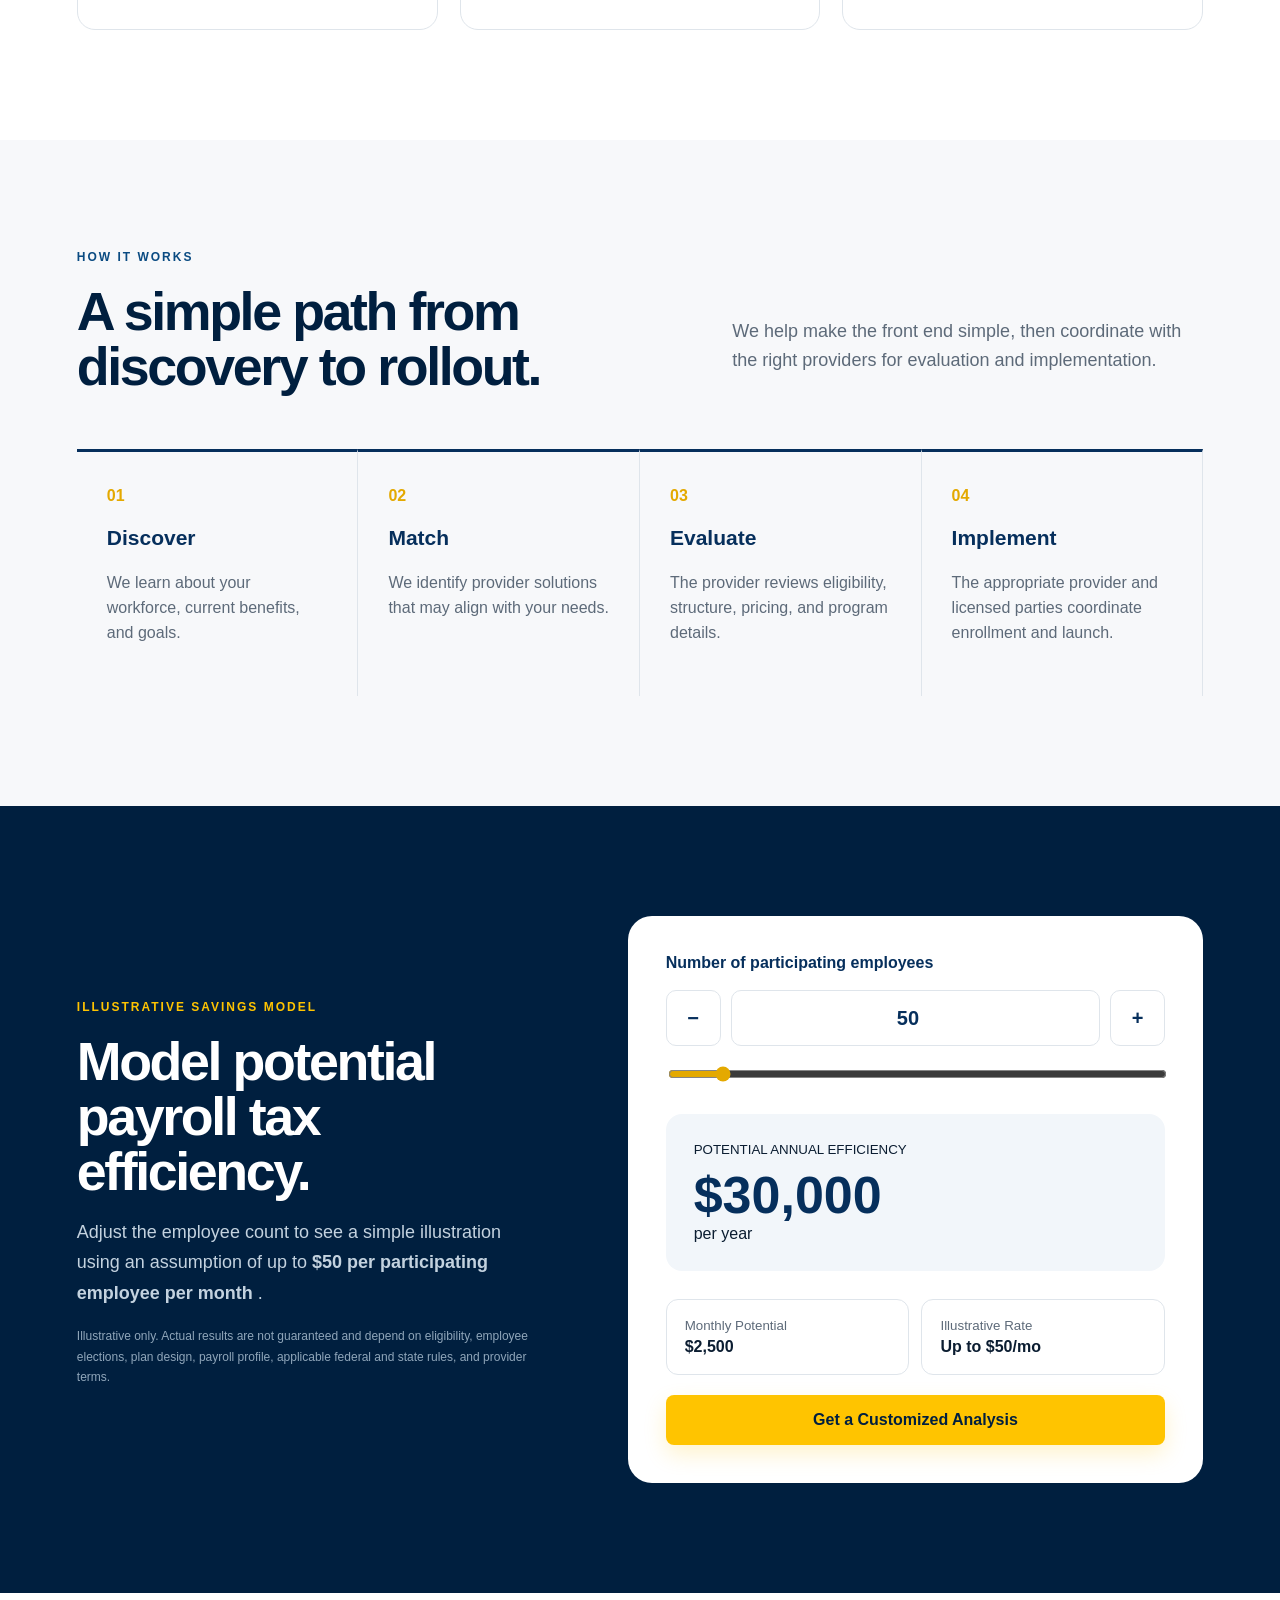
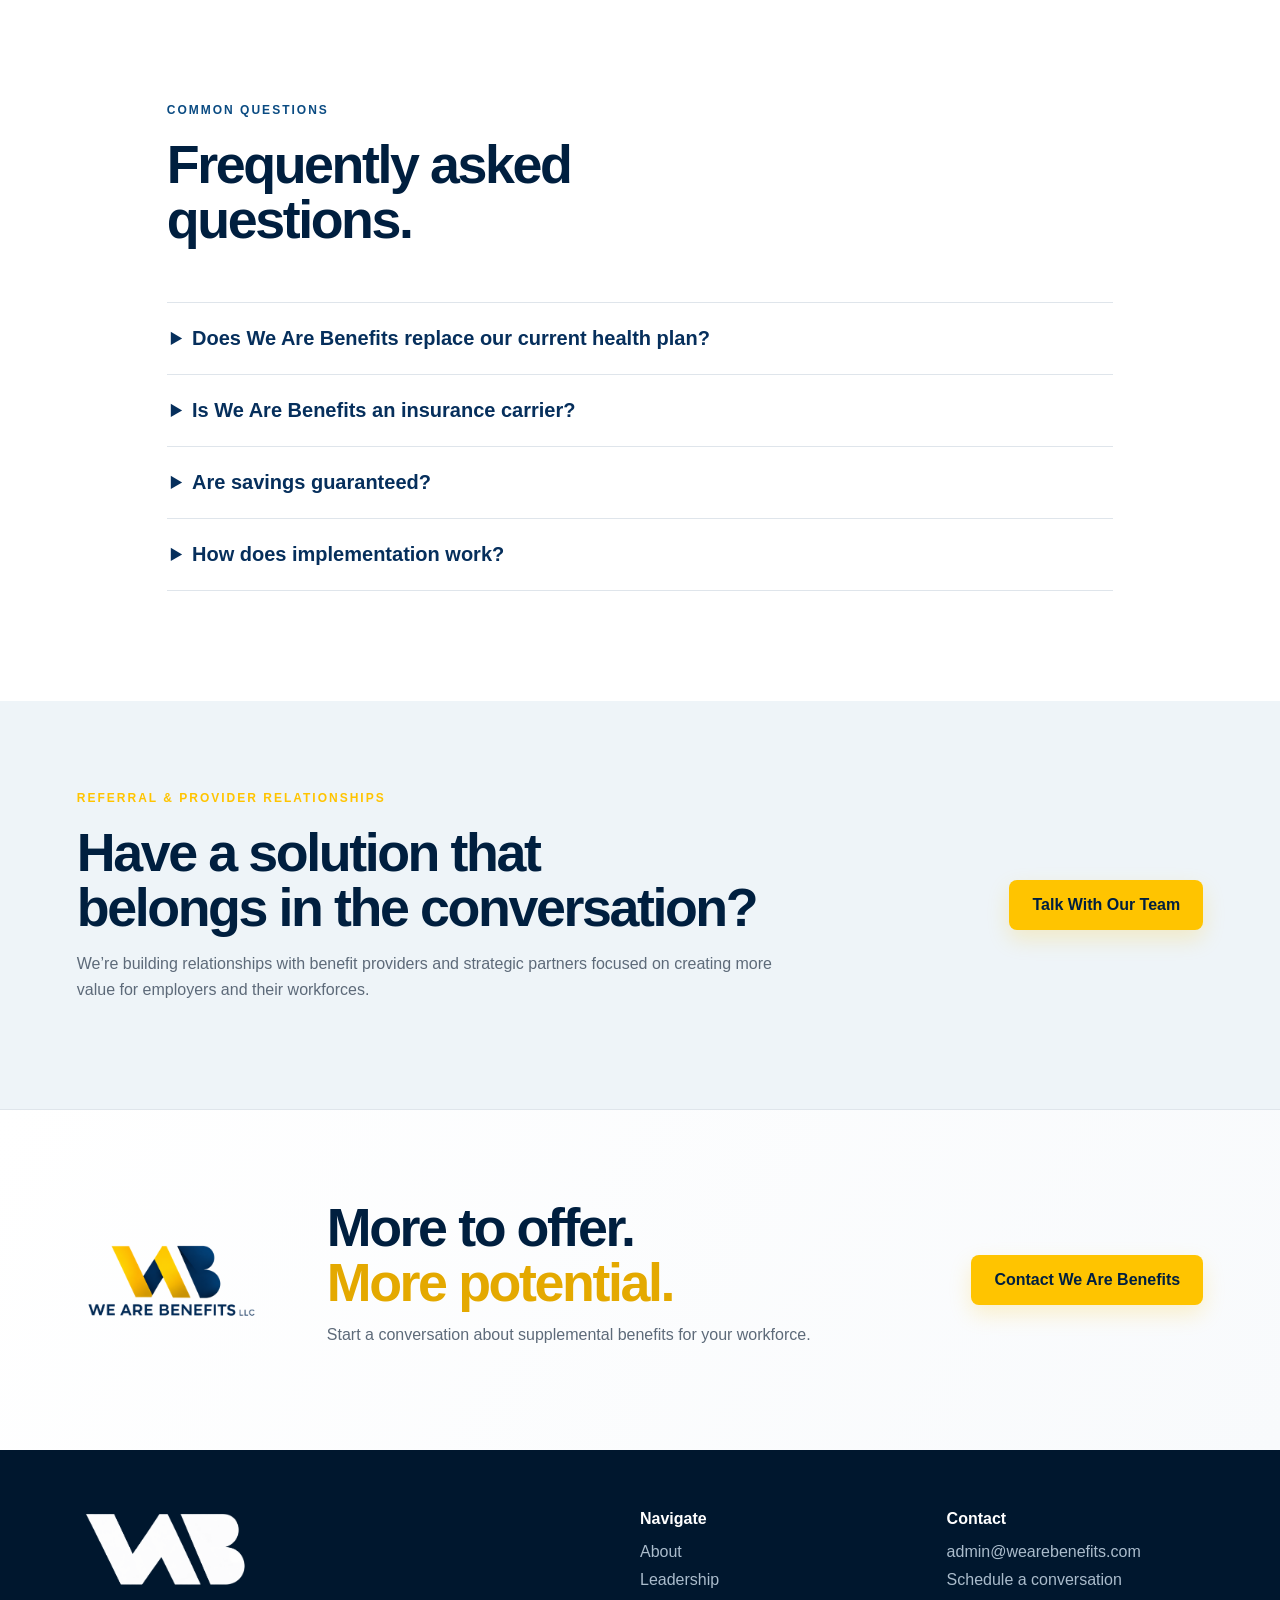
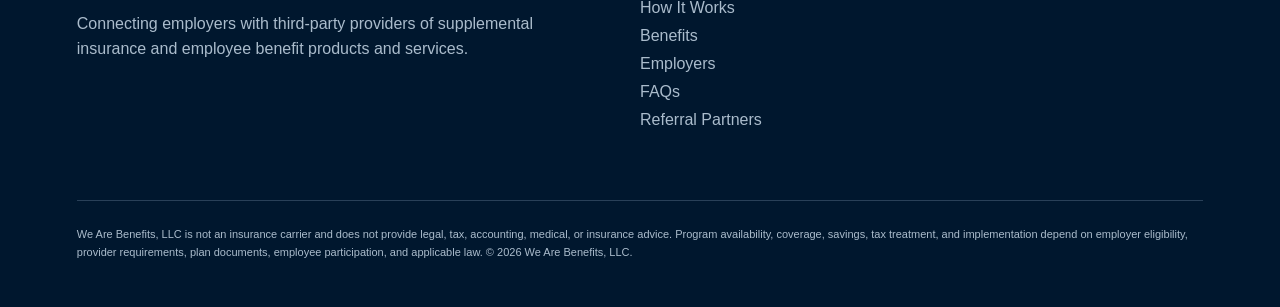
==== commit f0b23e2e: "Update title and headings in index.html" ====
--- a/index.html
+++ b/index.html
@@ -4,7 +4,7 @@
   <meta charset="utf-8"/>
   <meta content="width=device-width,initial-scale=1" name="viewport"/>
   <title>
-   We Are Benefits | From Companies' Savings To Workforce Rewards.
+   We Are Benefits | From Companies' Savings To Workforce Rewards
   </title>
   <link href="styles.css" rel="stylesheet"/>
   <link href="pages-additions.css" rel="stylesheet"/>
@@ -51,10 +51,10 @@
       SUPPLEMENTAL BENEFITS &bull; SMARTER STRUCTURE
      </div>
      <h1>
-      From Companies' Savings
+      Better benefits.
       <br/>
       <span>
-       To Workforce Rewards
+       Smarter savings.
       </span>
      </h1>
      <p>
